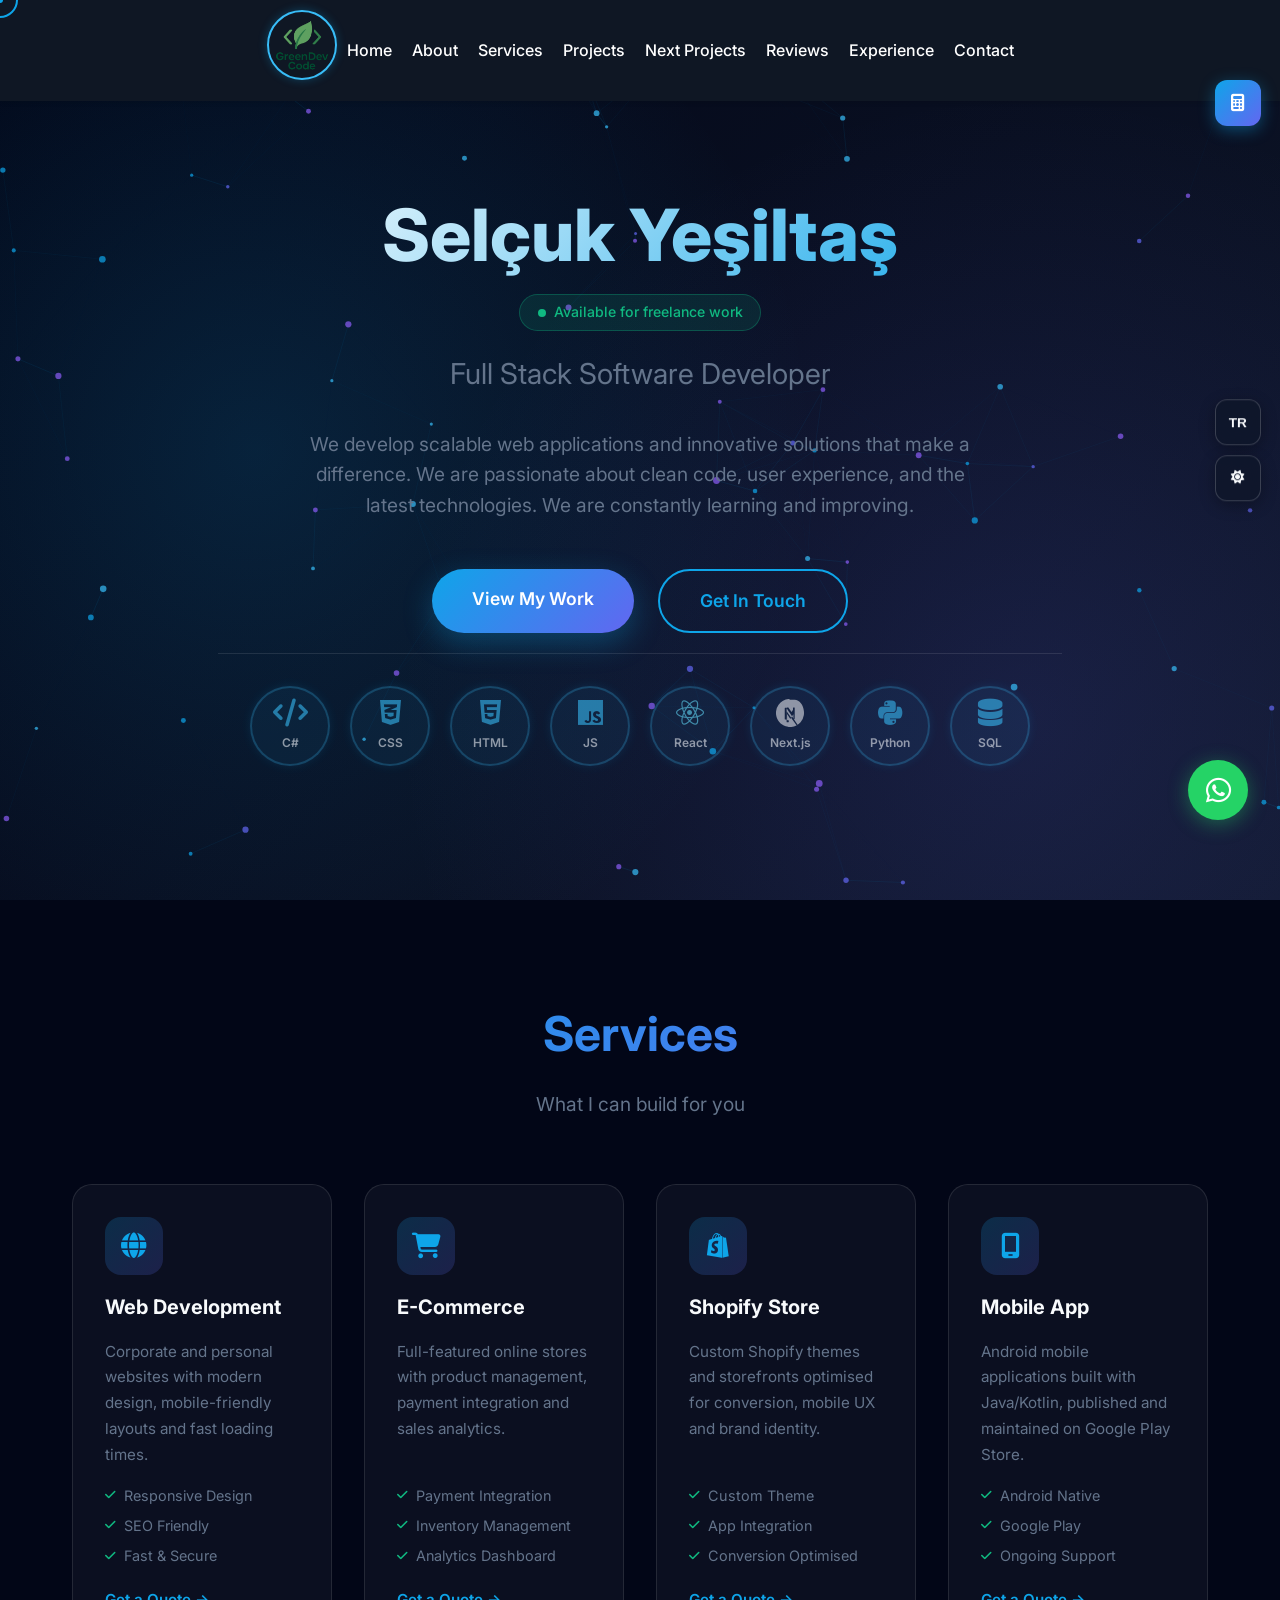
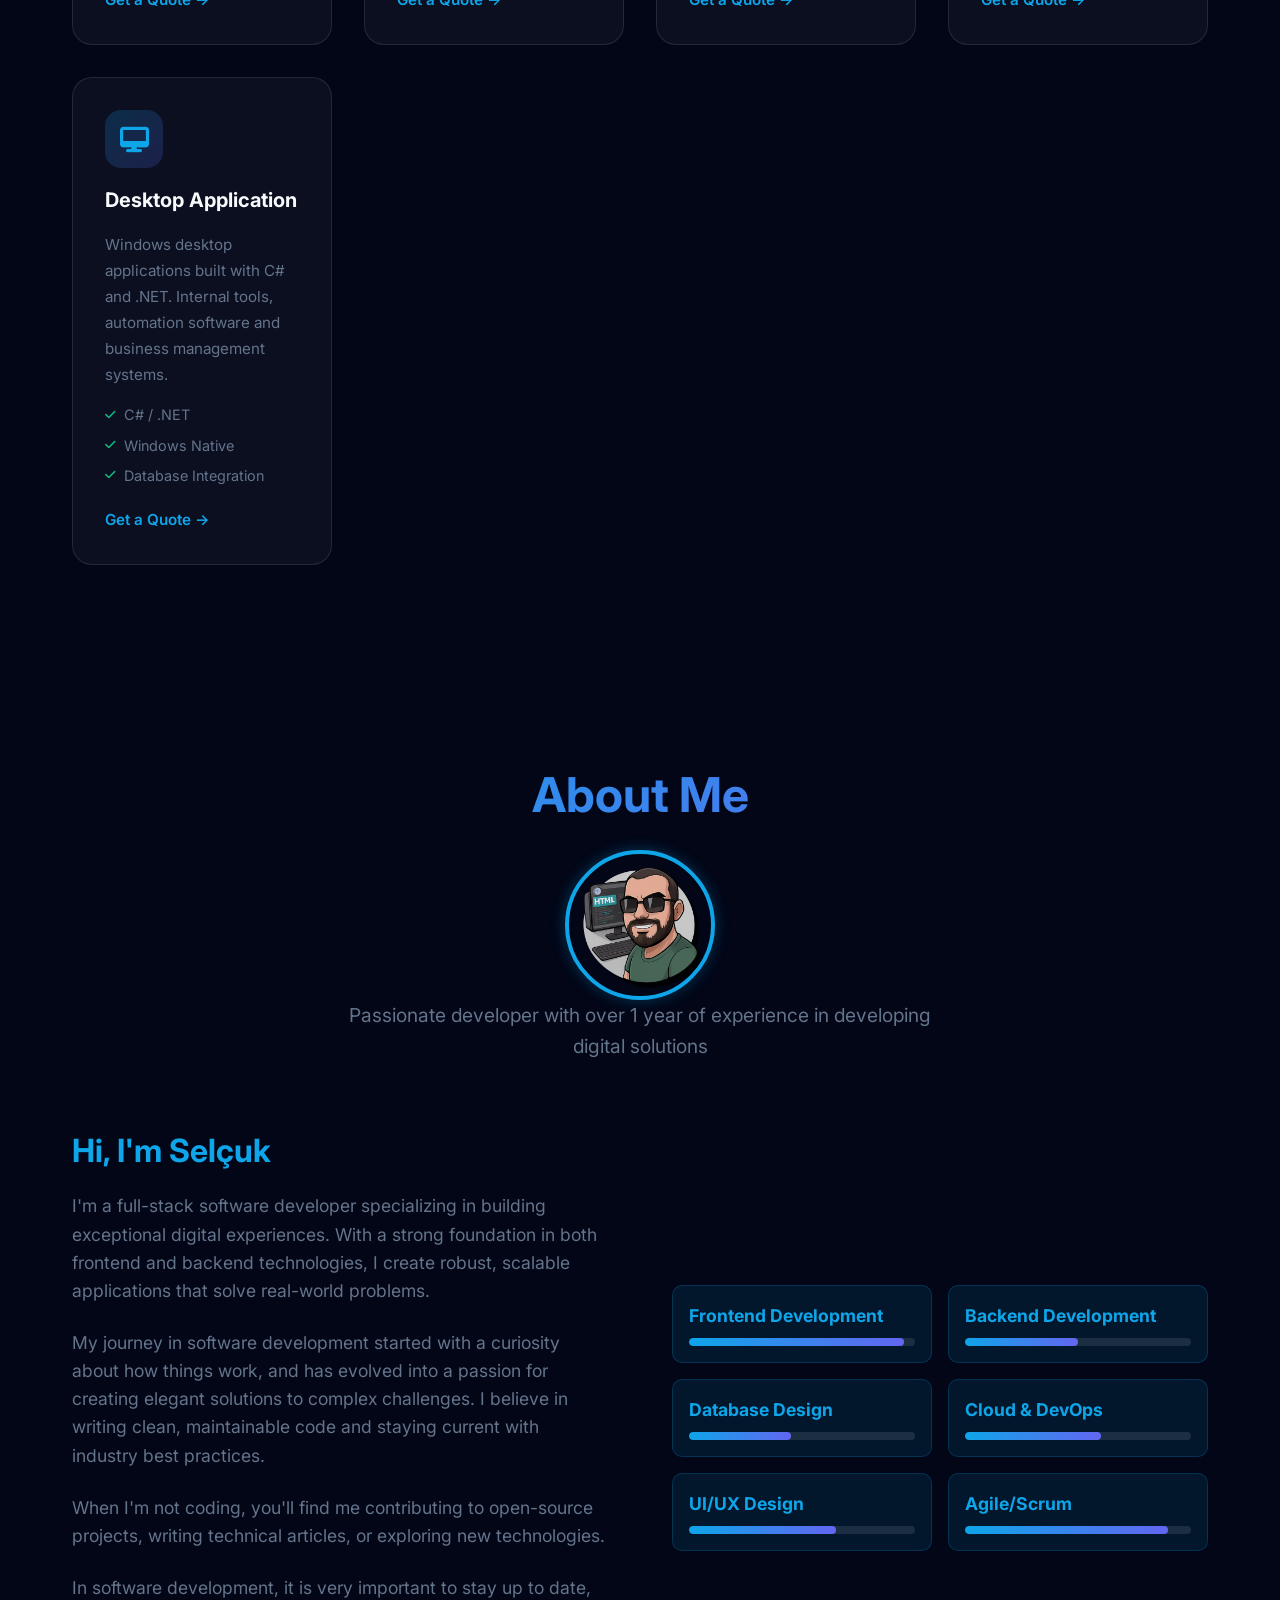
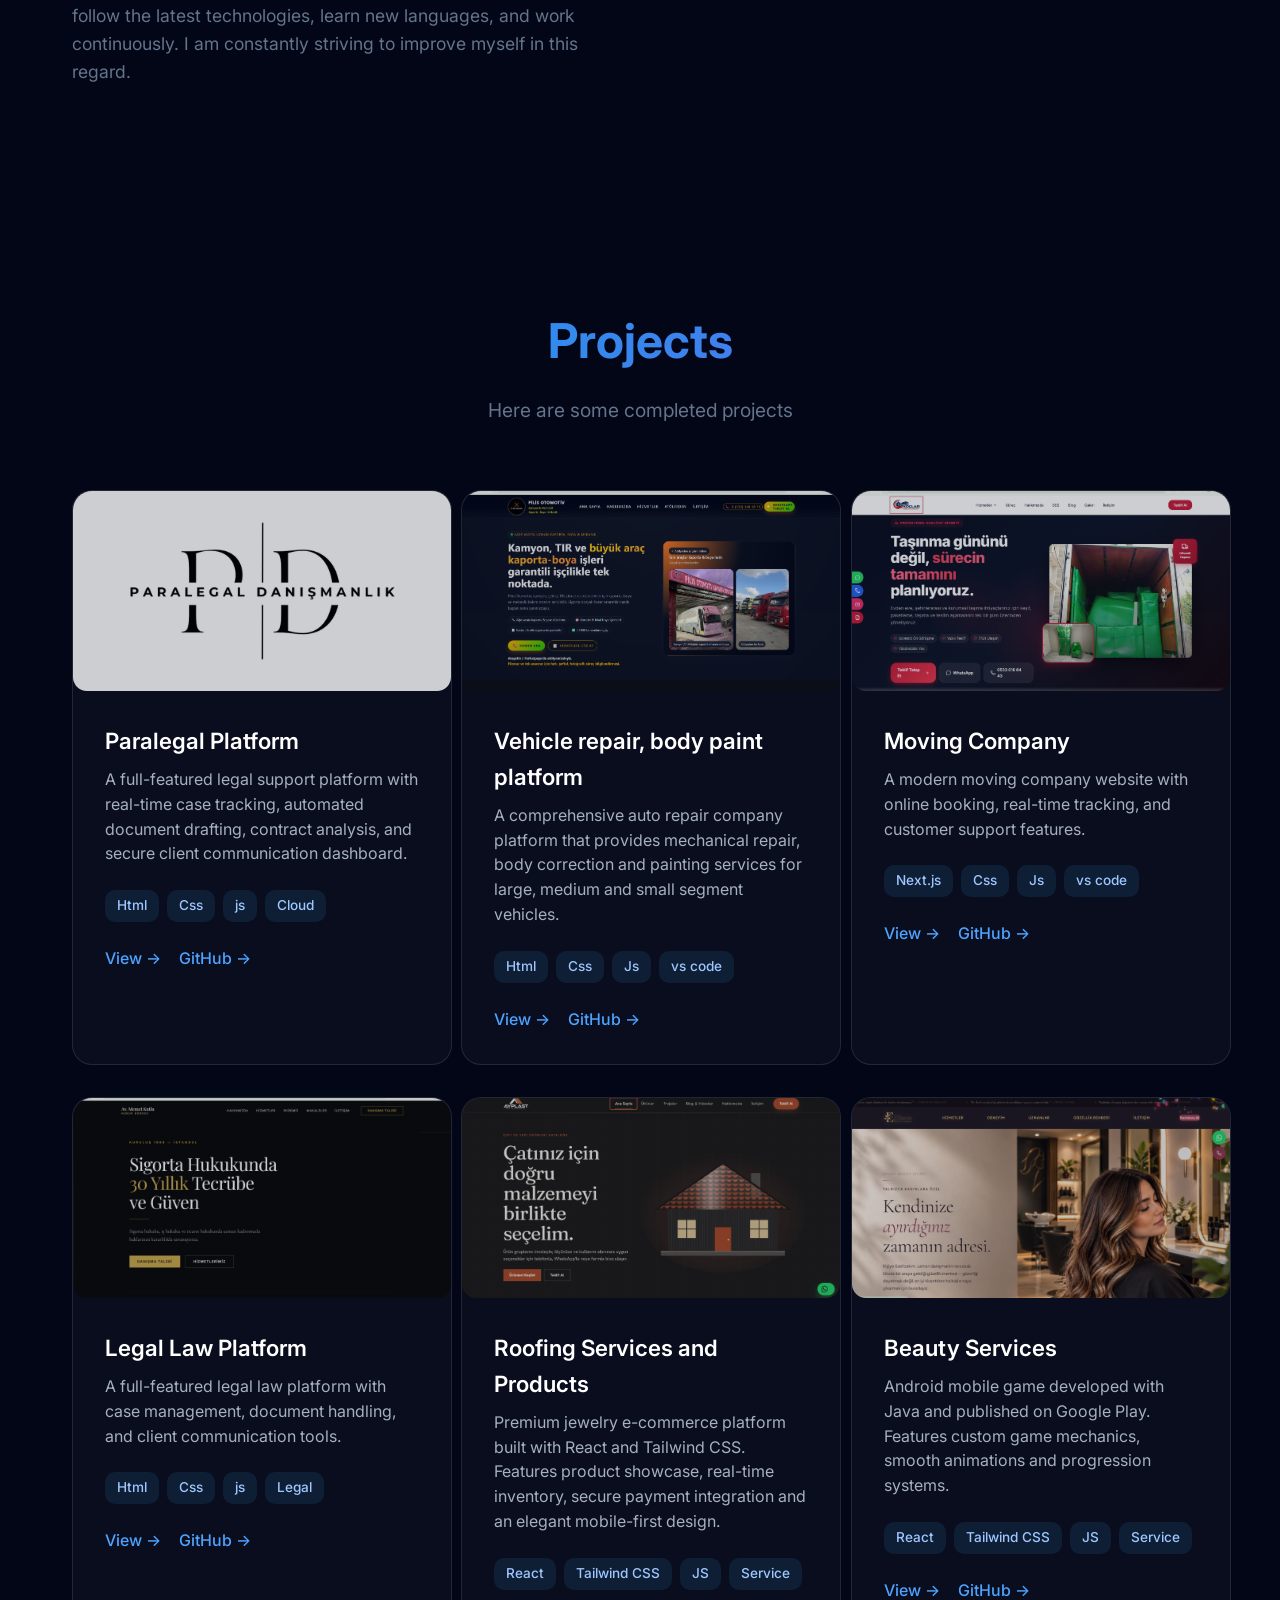
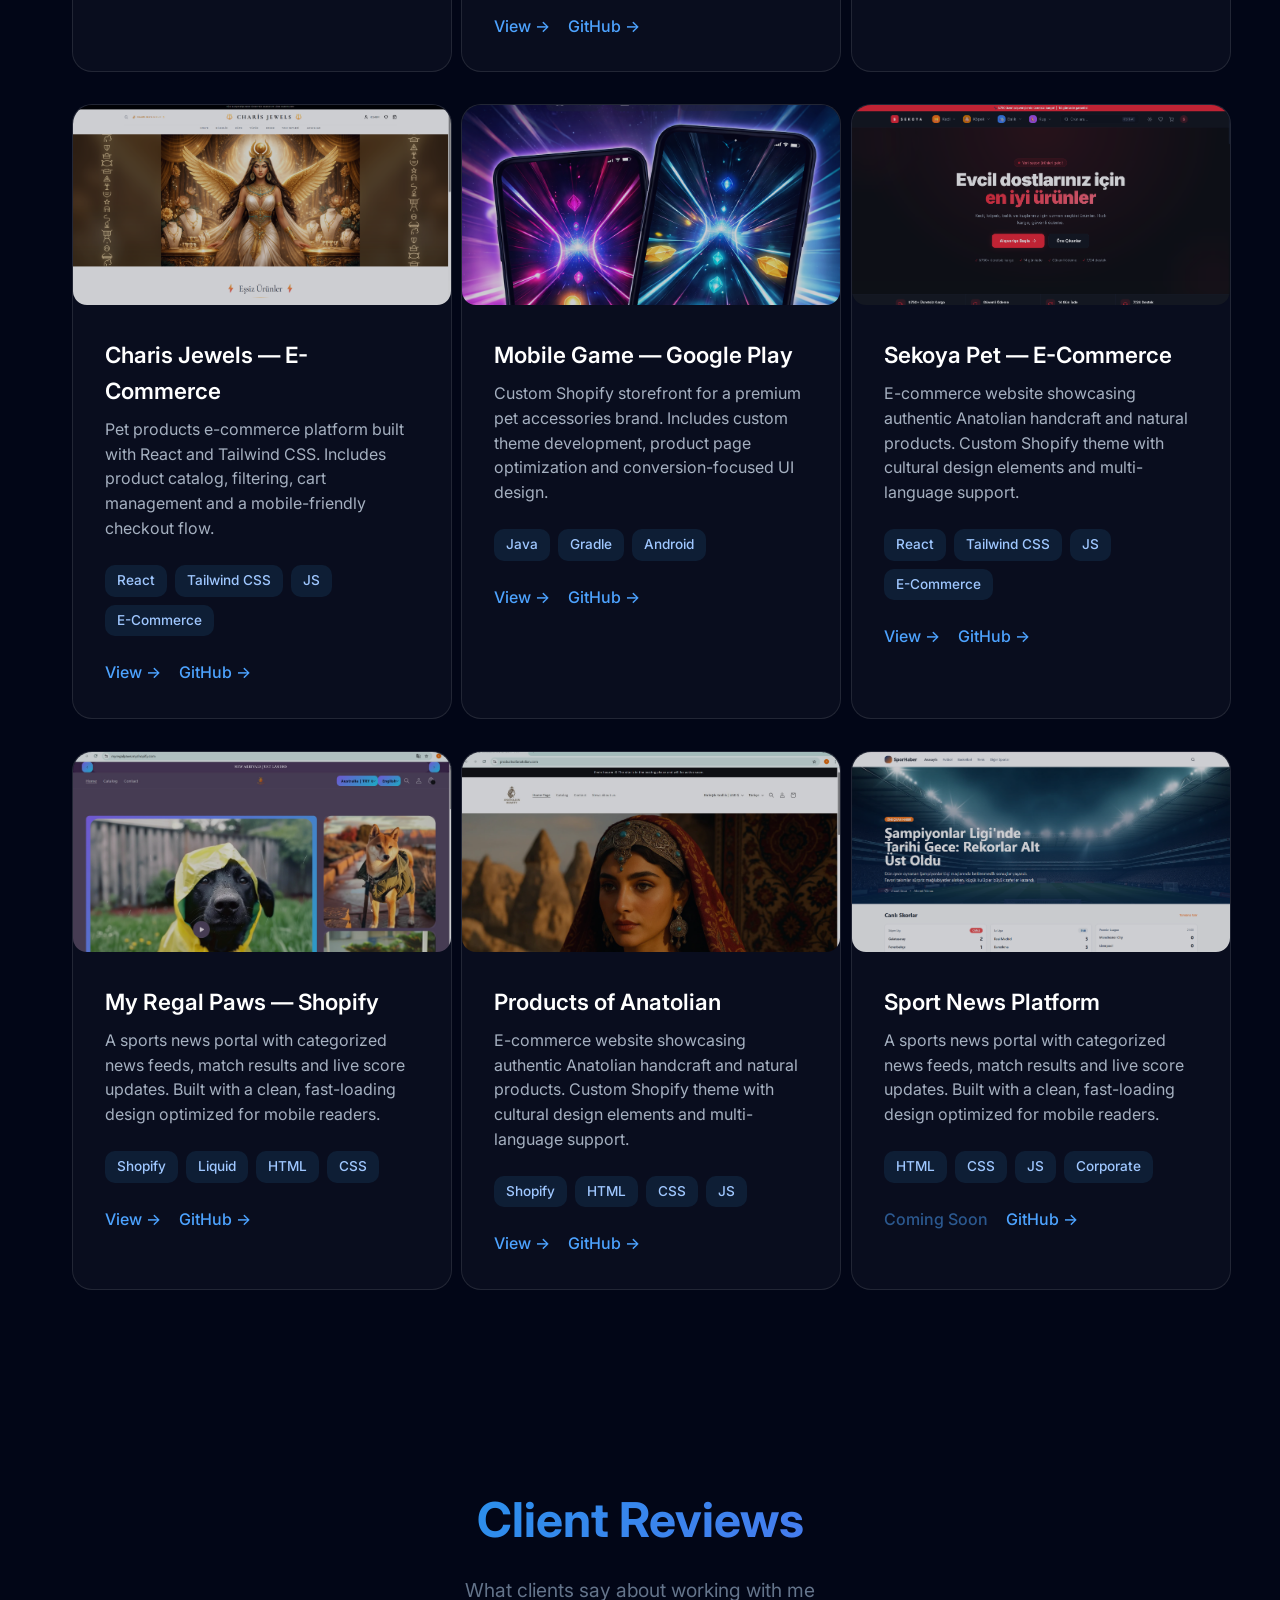
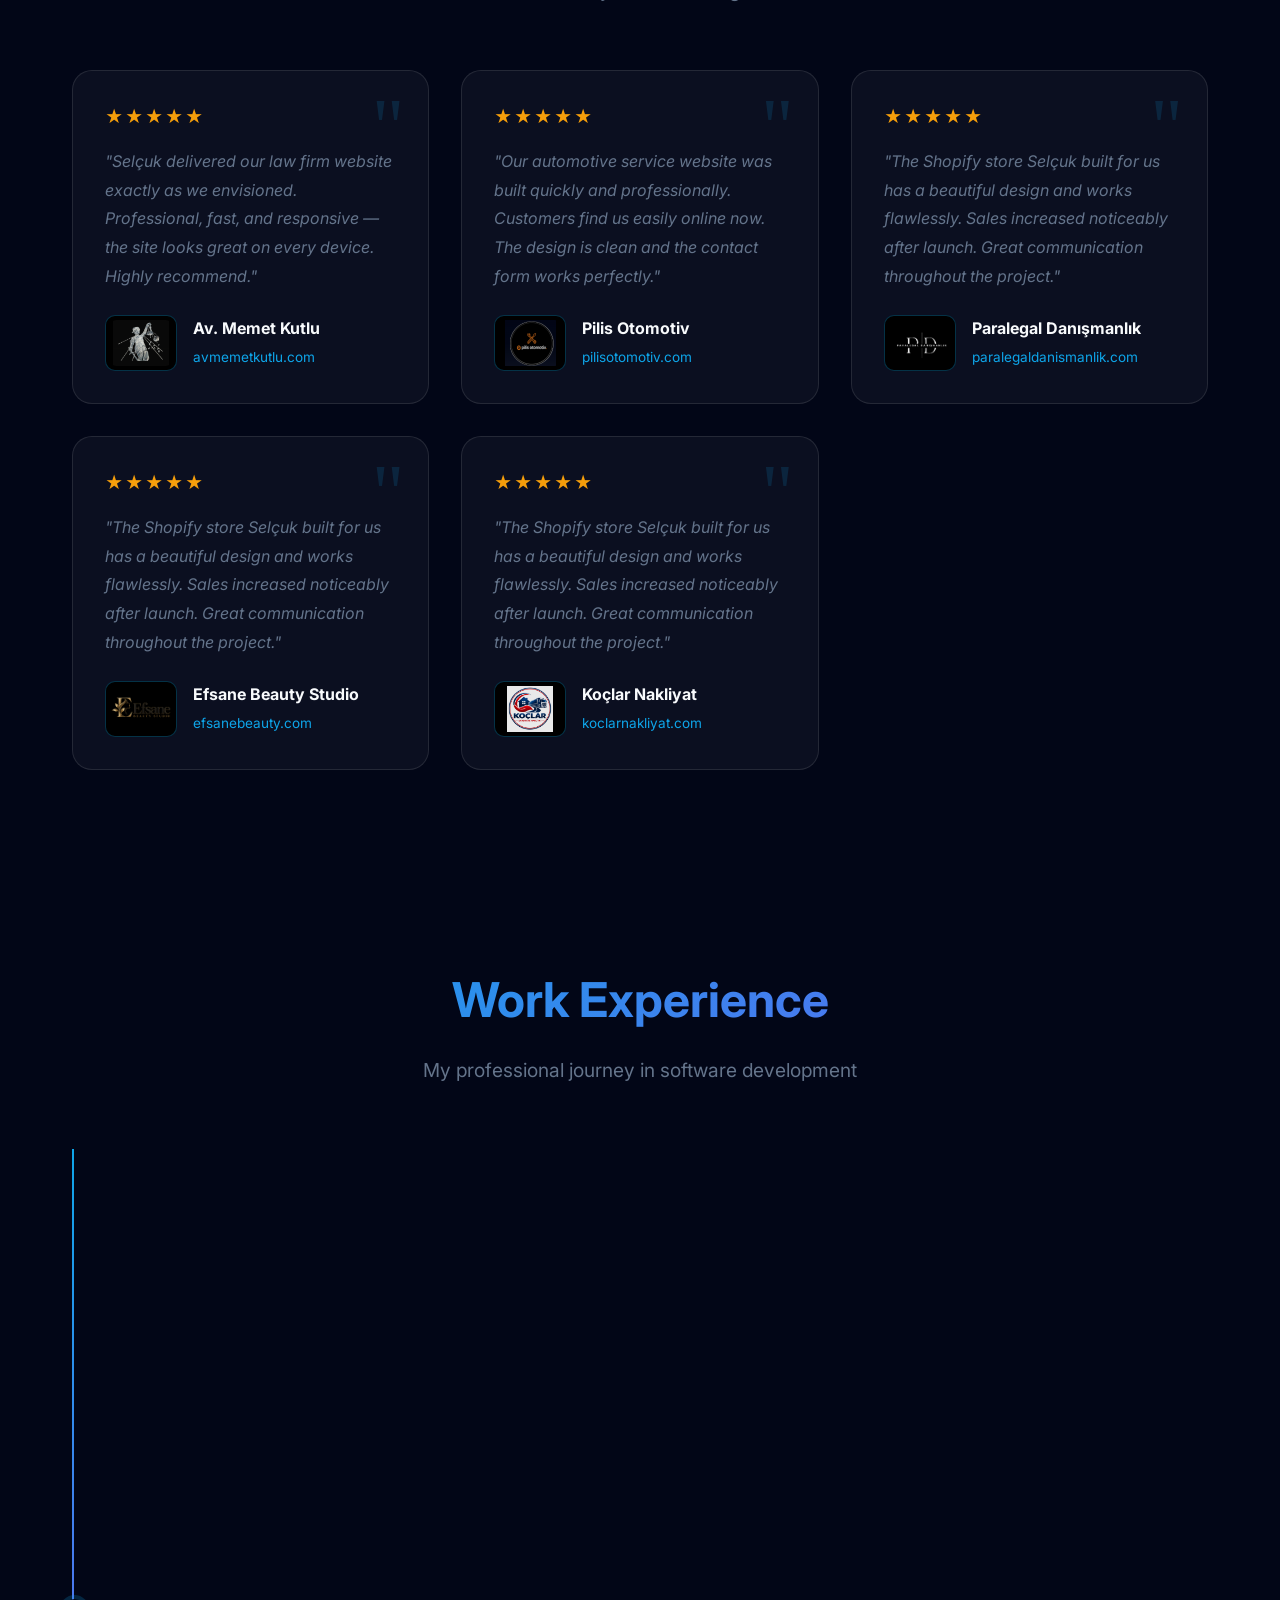
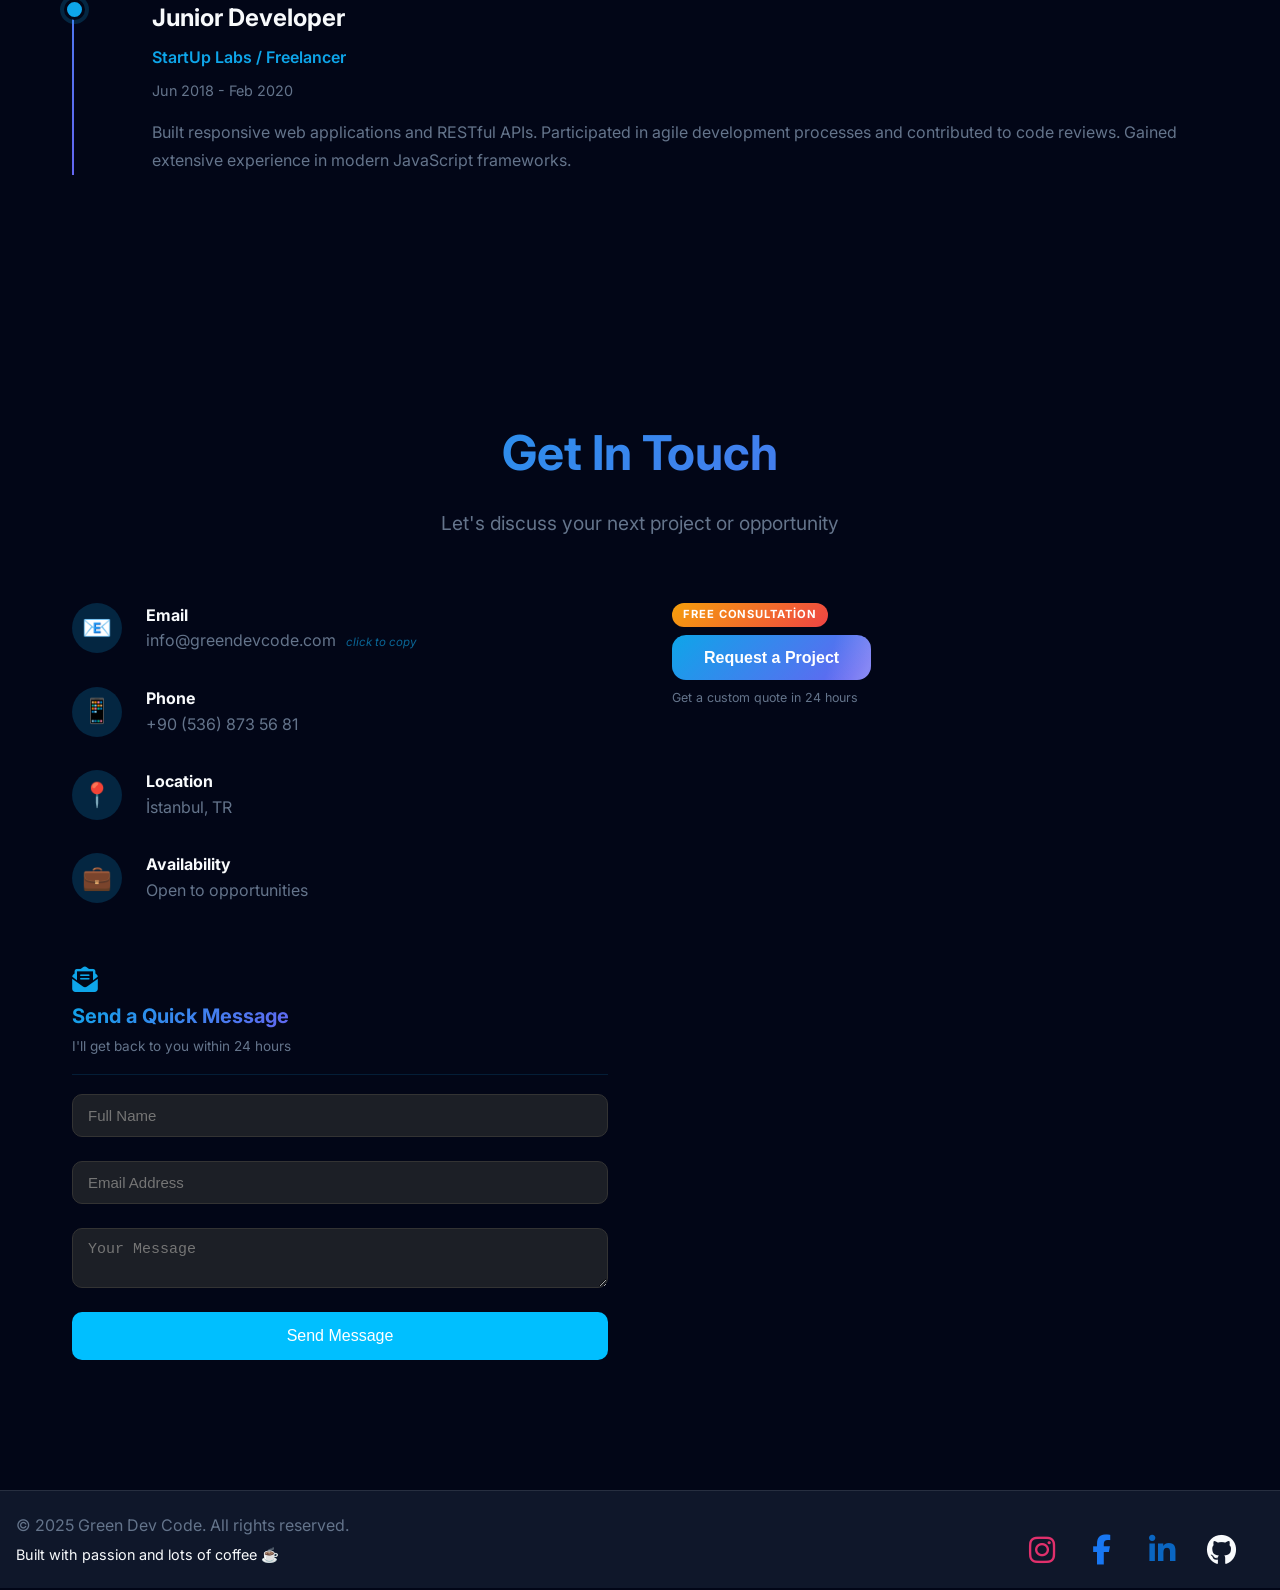
==== index.html @ 6a47820d "Initial commit: greendevcode portfolyo sitesi - Portfolyo ana sayfa (index.html) - Diğer projeler sa" ====
<!DOCTYPE html>
<html lang="tr">
<head>
    <meta charset="UTF-8">
    <meta name="viewport" content="width=device-width, initial-scale=1.0">
    <title>Green Dev Code | Software Developer</title>
    <meta name="description" content="Selçuk Yeşiltaş — Full Stack Software Developer. Web uygulamaları, e-ticaret ve kurumsal dijital çözümler geliştiriyorum.">
    <meta name="keywords" content="web developer, full stack, html, css, javascript, react, c#, python, freelancer, istanbul">
    <meta name="author" content="Selçuk Yeşiltaş">
    <!-- Open Graph -->
    <meta property="og:title" content="Green Dev Code | Software Developer">
    <meta property="og:description" content="Full Stack Software Developer — Web uygulamaları ve yenilikçi dijital çözümler.">
    <meta property="og:image" content="https://www.greendevcode.com/images/logoo.png">
    <meta property="og:url" content="https://www.greendevcode.com">
    <meta property="og:type" content="website">
    <!-- Twitter Card -->
    <meta name="twitter:card" content="summary_large_image">
    <meta name="twitter:title" content="Green Dev Code | Software Developer">
    <meta name="twitter:description" content="Full Stack Software Developer — Web uygulamaları ve yenilikçi dijital çözümler.">
    <meta name="twitter:image" content="https://www.greendevcode.com/images/logoo.png">
    <link rel="icon" type="image/png" href="/images/logoo.png">
    <link href="https://fonts.googleapis.com/css2?family=Inter:wght@300;400;500;600;700;800&display=swap" rel="stylesheet">
    <link rel="stylesheet" href="style.css">
    <link rel="stylesheet" href="https://cdnjs.cloudflare.com/ajax/libs/font-awesome/6.6.0/css/all.min.css">
    <!-- Schema.org Structured Data -->
    <script type="application/ld+json">
    {
      "@context": "https://schema.org",
      "@type": "Person",
      "name": "Selçuk Yeşiltaş",
      "url": "https://www.greendevcode.com",
      "email": "info@greendevcode.com",
      "telephone": "+905368735681",
      "jobTitle": "Full Stack Software Developer",
      "description": "Full Stack Software Developer specializing in web applications, e-commerce solutions and mobile apps.",
      "address": { "@type": "PostalAddress", "addressLocality": "İstanbul", "addressCountry": "TR" },
      "sameAs": [
        "https://www.instagram.com/green_dev_code/",
        "https://www.linkedin.com/in/selcukyesiltas32",
        "https://github.com/bagkonak32hs",
        "https://www.facebook.com/profile.php?id=61582042626539"
      ],
      "knowsAbout": ["HTML","CSS","JavaScript","React","Next.js","C#",".NET","Python","SQL","Shopify","Android Development"]
    }
    </script>
</head>
<body>
    

    <div class="cursor" id="cursor"></div>
    <div class="cursor-dot" id="cursorDot"></div>
    <div class="scroll-progress" id="scrollProgress"></div>

    <!-- Floating Controls (sağ taraf - dil & tema) -->
    <div class="floating-controls">
        <button class="lang-btn" id="langToggle" aria-label="Dil değiştir">TR</button>
        <button class="theme-btn" id="themeToggle" aria-label="Tema değiştir">
            <i class="fa-solid fa-sun" id="themeIcon"></i>
        </button>
    </div>

  <nav>
  <div class="container">
    <div class="logo">
      <img src="images/logoo.png" alt="Logo">
    </div>
    <div class="hamburger" id="hamburger">
      <span id="hamburgerIcon">☰</span>
    </div>
    <ul class="nav-links" id="navLinks">
      <li><a href="#home" data-i18n="nav-home">Home</a></li>
      <li><a href="#about" data-i18n="nav-about">About</a></li>
      <li><a href="#services" data-i18n="nav-services">Services</a></li>
      <li><a href="#projects" data-i18n="nav-projects">Projects</a></li>
      <li><a href="next.html" data-i18n="nav-next">Next Projects</a></li>
      <li><a href="#testimonials" data-i18n="nav-reviews">Reviews</a></li>
      <li><a href="#experience" data-i18n="nav-experience">Experience</a></li>
      <li><a href="#contact" data-i18n="nav-contact">Contact</a></li>
    </ul>
  </div>
</nav>

    <!-- Hero Section -->
    <section id="home" class="hero">
        <canvas id="particleCanvas"></canvas>
        <div class="hero-content fade-in"><br>
            <h1>Selçuk Yeşiltaş</h1>
            <div class="avail-badge">
                <span class="avail-dot"></span>
                <span data-i18n="avail">Available for freelance work</span>
            </div>
            <p class="subtitle" data-i18n="hero-sub">Full Stack Software Developer</p>
            <p data-i18n="hero-p">We develop scalable web applications and innovative solutions that make a difference. We are passionate about clean code, user experience, and the latest technologies. We are constantly learning and improving.</p>
            <div class="cta-buttons">
                <a href="#projects" class="btn btn-primary" data-i18n="btn-work">View My Work</a>
                <a href="#contact" class="btn btn-secondary" data-i18n="btn-touch">Get In Touch</a>
            </div>
            <!-- Teknoloji ikonları -->
            <div class="tech-stack">
             <div class="tech-icon" title="C#"><i class="fa-solid fa-code"></i><span>C#</span></div>
             <div class="tech-icon" title="CSS"><i class="fa-brands fa-css3-alt"></i><span>CSS</span></div>
             <div class="tech-icon" title="HTML"><i class="fa-brands fa-html5"></i><span>HTML</span></div>
             <div class="tech-icon" title="JavaScript"><i class="fa-brands fa-js"></i><span>JS</span></div>
             <div class="tech-icon" title="React"><i class="fa-brands fa-react"></i><span>React</span></div>
             <div class="tech-icon tech-icon--nextjs" title="Next.js">
               <svg xmlns="http://www.w3.org/2000/svg" viewBox="0 0 24 24" width="28" height="28" fill="currentColor" aria-hidden="true">
                 <path d="M11.572 0c-.176 0-.31.001-.358.007a19.76 19.76 0 0 1-.364.033C7.443.346 4.25 2.185 2.228 5.012a11.875 11.875 0 0 0-2.119 5.243c-.096.659-.108.854-.108 1.747s.012 1.089.108 1.748c.652 4.506 3.86 8.292 8.209 9.695.779.25 1.6.422 2.534.525.363.04 1.935.04 2.299 0 1.611-.178 2.977-.577 4.323-1.264.207-.106.247-.134.219-.158-.02-.013-.9-1.193-1.955-2.62l-1.919-2.592-2.404-3.558a338.739 338.739 0 0 0-2.422-3.556c-.009-.002-.018 1.579-.023 3.51-.007 3.38-.01 3.515-.052 3.595a.426.426 0 0 1-.206.214c-.075.037-.14.044-.495.044H7.81l-.108-.068a.438.438 0 0 1-.157-.171l-.05-.106.006-4.703.007-4.705.072-.092a.645.645 0 0 1 .174-.143c.096-.047.134-.051.54-.051.478 0 .558.018.682.154.035.038 1.337 1.999 2.895 4.361a10760.433 10760.433 0 0 0 4.735 7.17l1.9 2.879.096-.063a12.317 12.317 0 0 0 2.466-2.163 11.944 11.944 0 0 0 2.824-6.134c.096-.66.108-.854.108-1.748 0-.893-.012-1.088-.108-1.747C23.422 4.8 20.214.993 15.865.595c-.312-.028-3.04-.054-4.293-.054zm4.024 7.332c.148 0 .172.006.232.056a.359.359 0 0 1 .162.19l.044.103v4.668c0 4.286-.007 4.677-.044 4.726-.026.032-.098.098-.162.145l-.116.083h-.456l-.113-.073a.382.382 0 0 1-.147-.177l-.05-.1-.004-1.927-.006-1.93-1.317 1.964c-.724 1.08-1.328 1.975-1.342 1.988-.016.015-.137-.16-1.375-2.004-.777-1.167-1.405-2.105-1.399-2.097-.019.018-.023 1.15-.019 2.453l.007 2.433.05.1c.026.055.072.12.101.147a.45.45 0 0 0 .169.099c.065.015.126.02.451.02h.38l.095.059a.388.388 0 0 1 .158.182c.035.074.04.134.04.673v.59l-.074.082a.42.42 0 0 1-.198.13c-.062.012-.306.017-.632.012l-.555-.007-.12-.054a.49.49 0 0 1-.207-.205l-.055-.104V7.575l.055-.104a.49.49 0 0 1 .207-.205l.12-.054.572-.007c.315-.005.572 0 .572.01 0 .009.006.026.014.038.007.013.606.917 1.331 2.009l1.32 1.987.647-.967.648-.967V7.576l.04-.078a.443.443 0 0 1 .32-.225c.047-.007.236-.01.419-.01h.317l.097.069z"/>
               </svg>
               <span>Next.js</span>
             </div>
             <div class="tech-icon" title="Python"><i class="fa-brands fa-python"></i><span>Python</span></div>
             <div class="tech-icon" title="SQL"><i class="fa-solid fa-database"></i><span>SQL</span></div>
            </div>
        </div>

    </section>

    <!-- Services Section -->
    <section id="services">
        <h2 class="section-title" data-i18n="srv-title">Services</h2>
        <p class="section-subtitle" data-i18n="srv-sub">What I can build for you</p>
        <div class="services-grid">

            <div class="service-card">
                <div class="service-icon"><i class="fa-solid fa-globe"></i></div>
                <h3 data-i18n="srv1-title">Web Development</h3>
                <p data-i18n="srv1-desc">Corporate and personal websites with modern design, mobile-friendly layouts and fast loading times.</p>
                <ul class="service-features">
                    <li><i class="fa-solid fa-check"></i> Responsive Design</li>
                    <li><i class="fa-solid fa-check"></i> SEO Friendly</li>
                    <li><i class="fa-solid fa-check"></i> Fast &amp; Secure</li>
                </ul>
                <a href="#contact" class="service-btn" data-i18n="srv-cta">Get a Quote →</a>
            </div>

            <div class="service-card">
                <div class="service-icon"><i class="fa-solid fa-cart-shopping"></i></div>
                <h3 data-i18n="srv2-title">E-Commerce</h3>
                <p data-i18n="srv2-desc">Full-featured online stores with product management, payment integration and sales analytics.</p>
                <ul class="service-features">
                    <li><i class="fa-solid fa-check"></i> Payment Integration</li>
                    <li><i class="fa-solid fa-check"></i> Inventory Management</li>
                    <li><i class="fa-solid fa-check"></i> Analytics Dashboard</li>
                </ul>
                <a href="#contact" class="service-btn" data-i18n="srv-cta">Get a Quote →</a>
            </div>

            <div class="service-card">
                <div class="service-icon"><i class="fa-brands fa-shopify"></i></div>
                <h3 data-i18n="srv3-title">Shopify Store</h3>
                <p data-i18n="srv3-desc">Custom Shopify themes and storefronts optimised for conversion, mobile UX and brand identity.</p>
                <ul class="service-features">
                    <li><i class="fa-solid fa-check"></i> Custom Theme</li>
                    <li><i class="fa-solid fa-check"></i> App Integration</li>
                    <li><i class="fa-solid fa-check"></i> Conversion Optimised</li>
                </ul>
                <a href="#contact" class="service-btn" data-i18n="srv-cta">Get a Quote →</a>
            </div>

            <div class="service-card">
                <div class="service-icon"><i class="fa-solid fa-mobile-screen"></i></div>
                <h3 data-i18n="srv4-title">Mobile App</h3>
                <p data-i18n="srv4-desc">Android mobile applications built with Java/Kotlin, published and maintained on Google Play Store.</p>
                <ul class="service-features">
                    <li><i class="fa-solid fa-check"></i> Android Native</li>
                    <li><i class="fa-solid fa-check"></i> Google Play</li>
                    <li><i class="fa-solid fa-check"></i> Ongoing Support</li>
                </ul>
                <a href="#contact" class="service-btn" data-i18n="srv-cta">Get a Quote →</a>
            </div>

            <div class="service-card">
                <div class="service-icon"><i class="fa-solid fa-desktop"></i></div>
                <h3 data-i18n="srv5-title">Desktop Application</h3>
                <p data-i18n="srv5-desc">Windows desktop applications built with C# and .NET. Internal tools, automation software and business management systems.</p>
                <ul class="service-features">
                    <li><i class="fa-solid fa-check"></i> C# / .NET</li>
                    <li><i class="fa-solid fa-check"></i> Windows Native</li>
                    <li><i class="fa-solid fa-check"></i> Database Integration</li>
                </ul>
                <a href="#contact" class="service-btn" data-i18n="srv-cta">Get a Quote →</a>
            </div>

        </div>
    </section>

    <!-- About Section -->
    <section id="about">
        <h2 class="section-title" data-i18n="about-title">About Me</h2>
        <img src="images/selfie1.png" alt="Selçuk Yeşiltaş" class="profile-pic">
        <p class="section-subtitle" data-i18n="about-sub">Passionate developer with over 1 year of experience in developing digital solutions</p>
        <div class="about-content">
            <div class="about-text">
                <h3 data-i18n="about-h3">Hi, I'm Selçuk</h3>
                <p data-i18n="about-p1">I'm a full-stack software developer specializing in building exceptional digital experiences. With a strong foundation in both frontend and backend technologies, I create robust, scalable applications that solve real-world problems.</p>
                <p data-i18n="about-p2">My journey in software development started with a curiosity about how things work, and has evolved into a passion for creating elegant solutions to complex challenges. I believe in writing clean, maintainable code and staying current with industry best practices.</p>
                <p data-i18n="about-p3">When I'm not coding, you'll find me contributing to open-source projects, writing technical articles, or exploring new technologies.</p>
                <p data-i18n="about-p4">In software development, it is very important to stay up to date, follow the latest technologies, learn new languages, and work continuously. I am constantly striving to improve myself in this regard.</p>
            </div>
            <div class="skills-grid">
                <div class="skill-item">
                    <h4>Frontend Development</h4>
                    <div class="skill-bar">
                        <div class="skill-progress" style="width: 95%"></div>
                    </div>
                </div>
                <div class="skill-item">
                    <h4>Backend Development</h4>
                    <div class="skill-bar">
                        <div class="skill-progress" style="width: 50%"></div>
                    </div>
                </div>
                <div class="skill-item">
                    <h4>Database Design</h4>
                    <div class="skill-bar">
                        <div class="skill-progress" style="width: 45%"></div>
                    </div>
                </div>
                <div class="skill-item">
                    <h4>Cloud & DevOps</h4>
                    <div class="skill-bar">
                        <div class="skill-progress" style="width: 60%"></div>
                    </div>
                </div>
                <div class="skill-item">
                    <h4>UI/UX Design</h4>
                    <div class="skill-bar">
                        <div class="skill-progress" style="width: 65%"></div>
                    </div>
                </div>
                <div class="skill-item">
                    <h4>Agile/Scrum</h4>
                    <div class="skill-bar">
                        <div class="skill-progress" style="width: 90%"></div>
                    </div>
                </div>
            </div>
        </div>
    </section>

    <!-- Projects Section -->
    <section id="projects">
        <h2 class="section-title" data-i18n="proj-title">Projects</h2>
        <p class="section-subtitle" data-i18n="proj-sub">Here are some completed projects</p>
        <div class="projects-grid">
            <div class="project-card">
                <div class="project-image"><img src="images/2.png" alt="Paralegal Platform" /></div>
                <div class="project-content">
                    <h3>Paralegal Platform</h3>
                    <p>A full-featured legal support platform with real-time case tracking, automated document drafting, contract analysis, and secure client communication dashboard.</p>
                    <div class="project-tags">
                        <span class="tag">Html</span>
                        <span class="tag">Css</span>
                        <span class="tag">js</span>
                        <span class="tag">Cloud</span>
                    </div>
                    <div class="project-links">
                        <a href="https://www.paralegaldanismanlik.com/" class="project-link" target="_blank" rel="noopener noreferrer">View  →</a>
                        <a href="https://github.com/bagkonak32hs/Paralegal-danismanlik" class="project-link" target="_blank" rel="noopener noreferrer">GitHub →</a>
                    </div>
                </div>
            </div>

            <div class="project-card">
                <div class="project-image"><img src="images/pilis otomotiv.png" alt="Vehicle repair, body paint platform" /></div>
                <div class="project-content">
                    <h3>Vehicle repair, body paint platform</h3>
                    <p>A comprehensive auto repair company platform that provides mechanical repair, body correction and painting services for large, medium and small segment vehicles.</p>
                    <div class="project-tags">
                        <span class="tag">Html</span>
                        <span class="tag">Css</span>
                        <span class="tag">Js</span>
                        <span class="tag">vs code</span>
                    </div>
                    
                    <div class="project-links">
                        <a href="https://www.pilisotomotiv.com/" class="project-link" target="_blank" rel="noopener noreferrer">View →</a>
                        <a href="https://github.com/bagkonak32hs/auto-repair-site" class="project-link" target="_blank"  rel="noopener noreferrer">GitHub →</a>
                    </div>
                </div>
            </div>
            <div class="project-card">
                <div class="project-image"><img src="images/koclar.png" alt="moving company" /></div>
                <div class="project-content">
                    <h3>Moving Company
</h3>
                    <p>A modern moving company website with online booking, real-time tracking, and customer support features.</p>
                    <div class="project-tags">
                        <span class="tag">Next.js</span>
                        <span class="tag">Css</span>
                        <span class="tag">Js</span>
                        <span class="tag">vs code</span>
                    </div>
                    
                    <div class="project-links">
                        <a href="https://www.koclarnakliyat.com/" class="project-link" target="_blank" rel="noopener noreferrer">View →</a>
                        <a href="https://github.com/bagkonak32hs/auto-repair-site" class="project-link" target="_blank"  rel="noopener noreferrer">GitHub →</a>
                    </div>
                </div>
            </div>

            <div class="project-card">
                <div class="project-image"><img src="images/memet kutlu.png" alt="Legal Law Platform" /></div>
                <div class="project-content">
                    <h3>Legal Law Platform</h3>
                    <p>A full-featured legal law platform with case management, document handling, and client communication tools.</p>
                    <div class="project-tags">
                        <span class="tag">Html</span>
                        <span class="tag">Css</span>
                        <span class="tag">js</span>
                        <span class="tag">Legal</span>
                    </div>
                    <div class="project-links">
                        <a href="https://www.avmemetkutlu.com/" class="project-link" target="_blank" rel="noopener noreferrer">View →</a>
                        <a href="https://github.com/bagkonak32hs" class="project-link" target="_blank"  rel="noopener noreferrer">GitHub →</a>
                    </div>
                </div>
            </div>
            
            <div class="project-card">
                <div class="project-image"><img src="images/ay1.png" alt="Roofing Service" /></div>
                <div class="project-content">
                    <h3>Roofing Services and Products</h3>
                    <p>Roof repair, maintenance, and restoration services, and sales of roofing products.</p>
                    <div class="project-tags">
                        <span class="tag">React</span>
                        <span class="tag">Tailwind CSS</span>
                        <span class="tag">JS</span>
                        <span class="tag">Service</span>
                    </div>
                    <div class="project-links">
                        <a href="https://ayplastcati.com/" class="project-link" target="_blank" rel="noopener noreferrer">View →</a>
                        <a href="https://github.com/bagkonak32hs" class="project-link" target="_blank"  rel="noopener noreferrer">GitHub →</a>
                    </div>
                </div>
            </div>
            
            <div class="project-card">
                <div class="project-image"><img src="images/af1.png" alt="Beauty services" /></div>
                <div class="project-content">
                    <h3>Beauty Services</h3>
                    <p>Professional beauty treatments and skincare services.</p>
                    <div class="project-tags">
                        <span class="tag">React</span>
                        <span class="tag">Tailwind CSS</span>
                        <span class="tag">JS</span>
                        <span class="tag">Service</span>
                    </div>
                    <div class="project-links">
                        <a href="https://www.efsanebeauty.com/" class="project-link" target="_blank" rel="noopener noreferrer">View →</a>
                        <a href="https://github.com/bagkonak32hs" class="project-link" target="_blank"  rel="noopener noreferrer">GitHub →</a>
                    </div>
                </div>
            </div>

            <div class="project-card">
                <div class="project-image"><img src="images/charis 1.png" alt="Charis Jewels E-Commerce" /></div>
                <div class="project-content">
                    <h3>Charis Jewels — E-Commerce</h3>
                    <p>Premium jewelry e-commerce platform built with React and Tailwind CSS. Features product showcase, real-time inventory, secure payment integration and an elegant mobile-first design.</p>
                    <div class="project-tags">
                        <span class="tag">React</span>
                        <span class="tag">Tailwind CSS</span>
                        <span class="tag">JS</span>
                        <span class="tag">E-Commerce</span>
                    </div>
                    <div class="project-links">
                        <a href="https://www.charisjewels.com/" class="project-link" target="_blank" rel="noopener noreferrer">View →</a>
                        <a href="https://github.com/bagkonak32hs" class="project-link" target="_blank" rel="noopener noreferrer">GitHub →</a>
                    </div>
                </div>
            </div>


            <div class="project-card">
                <div class="project-image"><img src="images/fluxia2.png" alt="Mobile Game - Google Play" /></div>
                <div class="project-content">
                    <h3>Mobile Game — Google Play</h3>
                    <p>Android mobile game developed with Java and published on Google Play. Features custom game mechanics, smooth animations and progression systems.</p>
                    <div class="project-tags">
                        <span class="tag">Java</span>
                        <span class="tag">Gradle</span>
                        <span class="tag">Android</span>
                    </div>
                    <div class="project-links">
                        <a href="https://play.google.com/apps/testing/com.selcu.game" class="project-link" target="_blank" rel="noopener noreferrer">View →</a>
                        <a href="https://github.com/bagkonak32hs" class="project-link" target="_blank" rel="noopener noreferrer">GitHub →</a>
                    </div>
                </div>
            </div>

            <div class="project-card">
                <div class="project-image"><img src="images/sekoya pet.png" alt="Sekoya Pet E-Commerce" /></div>
                <div class="project-content">
                    <h3>Sekoya Pet — E-Commerce</h3>
                    <p>Pet products e-commerce platform built with React and Tailwind CSS. Includes product catalog, filtering, cart management and a mobile-friendly checkout flow.</p>
                    <div class="project-tags">
                        <span class="tag">React</span>
                        <span class="tag">Tailwind CSS</span>
                        <span class="tag">JS</span>
                        <span class="tag">E-Commerce</span>
                    </div>
                    <div class="project-links">
                        <a href="https://www.sekoya.com/" class="project-link" target="_blank" rel="noopener noreferrer">View →</a>
                        <a href="https://github.com/bagkonak32hs" class="project-link" target="_blank" rel="noopener noreferrer">GitHub →</a>
                    </div>
                </div>
            </div>            

            <div class="project-card">
                <div class="project-image"><img src="images/myregalpaws.jpg" alt="My Regal Paws Shopify Store" /></div>
                <div class="project-content">
                    <h3>My Regal Paws — Shopify</h3>
                    <p>Custom Shopify storefront for a premium pet accessories brand. Includes custom theme development, product page optimization and conversion-focused UI design.</p>
                    <div class="project-tags">
                        <span class="tag">Shopify</span>
                        <span class="tag">Liquid</span>
                        <span class="tag">HTML</span>
                        <span class="tag">CSS</span>
                    </div>
                    <div class="project-links">
                        <a href="https://myregalpaws.myshopify.com/" class="project-link" target="_blank" rel="noopener noreferrer">View →</a>
                        <a href="https://github.com/bagkonak32hs/Marketplace-web" class="project-link" target="_blank" rel="noopener noreferrer">GitHub →</a>
                    </div>
                </div>
            </div>

            <div class="project-card">
                <div class="project-image"><img src="images/anatolian.jpg" alt="Products of Anatolian" /></div>
                <div class="project-content">
                    <h3>Products of Anatolian</h3>
                    <p>E-commerce website showcasing authentic Anatolian handcraft and natural products. Custom Shopify theme with cultural design elements and multi-language support.</p>
                    <div class="project-tags">
                        <span class="tag">Shopify</span>
                        <span class="tag">HTML</span>
                        <span class="tag">CSS</span>
                        <span class="tag">JS</span>
                    </div>
                    <div class="project-links">
                        <a href="https://productsofanatolian.com/" class="project-link" target="_blank" rel="noopener noreferrer">View →</a>
                        <a href="https://github.com/bagkonak32hs" class="project-link" target="_blank" rel="noopener noreferrer">GitHub →</a>
                    </div>
                </div>
            </div>

            <div class="project-card">
                <div class="project-image"><img src="images/spor sitesi.png" alt="Sport News Platform" /></div>
                <div class="project-content">
                    <h3>Sport News Platform</h3>
                    <p>A sports news portal with categorized news feeds, match results and live score updates. Built with a clean, fast-loading design optimized for mobile readers.</p>
                    <div class="project-tags">
                        <span class="tag">HTML</span>
                        <span class="tag">CSS</span>
                        <span class="tag">JS</span>
                        <span class="tag">Corporate</span>
                    </div>
                    <div class="project-links">
                        <span class="project-link" style="opacity:0.5;cursor:default;">Coming Soon</span>
                        <a href="https://github.com/bagkonak32hs" class="project-link" target="_blank" rel="noopener noreferrer">GitHub →</a>
                    </div>
                </div>
            </div>

            

            <!-- İLERİDE EKLENECEKLER
            <div class="project-card">
                <div class="project-image">🎮</div>
                <div class="project-content">
                    <h3>Gaming Platform</h3>
                    <p>Multiplayer gaming platform with real-time gameplay, leaderboards, achievements, and social features.</p>
                    <div class="project-tags">
                        <span class="tag">WebSocket</span>
                        <span class="tag">Redis</span>
                        <span class="tag">Express</span>
                    </div>
                    <div class="project-links">
                        <a href="#" class="project-link">View Demo →</a>
                        <a href="#" class="project-link">GitHub →</a>
                    </div>
                </div>
            </div>

            <div class="project-card">
                <div class="project-image">🏥</div>
                <div class="project-content">
                    <h3>Healthcare Portal</h3>
                    <p>HIPAA-compliant healthcare management system with patient records, appointment scheduling, and telemedicine features.</p>
                    <div class="project-tags">
                        <span class="tag">Next.js</span>
                        <span class="tag">AWS</span>
                        <span class="tag">GraphQL</span>
                    </div>
                    <div class="project-links">
                        <a href="#" class="project-link">View Demo →</a>
                        <a href="#" class="project-link">GitHub →</a>
                    </div>
                </div>
            </div>
            
            -->
        </div>
    </section>

    <!-- Testimonials Section -->
    <section id="testimonials">
        <h2 class="section-title" data-i18n="rev-title">Client Reviews</h2>
        <p class="section-subtitle" data-i18n="rev-sub">What clients say about working with me</p>
        <div class="testimonials-grid">

            <div class="testimonial-card">
                <div class="testimonial-stars">★★★★★</div>
                <p class="testimonial-text" data-i18n="rev1-text">"Selçuk delivered our law firm website exactly as we envisioned. Professional, fast, and responsive — the site looks great on every device. Highly recommend."</p>
                <div class="testimonial-author">
                    <div class="testimonial-avatar testimonial-avatar--logo"><img src="images/mk-logo.png" alt="Memet Kutlu"></div>
                    <div>
                        <h4>Av. Memet Kutlu</h4>
                        <span>avmemetkutlu.com</span>
                    </div>
                </div>
            </div>

            <div class="testimonial-card">
                <div class="testimonial-stars">★★★★★</div>
                <p class="testimonial-text" data-i18n="rev2-text">"Our automotive service website was built quickly and professionally. Customers find us easily online now. The design is clean and the contact form works perfectly."</p>
                <div class="testimonial-author">
                    <div class="testimonial-avatar testimonial-avatar--logo"><img src="images/po-logo.png" alt="Pilis Otomotiv"></div>
                    <div>
                        <h4>Pilis Otomotiv</h4>
                        <span>pilisotomotiv.com</span>
                    </div>
                </div>
            </div>

            <div class="testimonial-card">
                <div class="testimonial-stars">★★★★★</div>
                <p class="testimonial-text" data-i18n="rev3-text">"Selçuk's expertise in legal software development helped us streamline our operations significantly. The solution he delivered is both user-friendly and highly functional. We're extremely satisfied with the results."</p>
                <div class="testimonial-author">
                    <div class="testimonial-avatar testimonial-avatar--logo"><img src="images/pd-logo.png" alt="Paralegal Danışmanlık"></div>
                    <div>
                        <h4>Paralegal Danışmanlık</h4>
                        <span>paralegaldanismanlik.com</span>
                    </div>
                </div>
            </div>

            <div class="testimonial-card">
                <div class="testimonial-stars">★★★★★</div>
                <p class="testimonial-text" data-i18n="rev3-text">"They flawlessly handled the design and setup of our beauty center's website, including the forms and contact sections; additionally, they perfectly executed the Google Business listing and all other related tasks."</p>
                <div class="testimonial-author">
                    <div class="testimonial-avatar testimonial-avatar--logo"><img src="images/efsane-beauty-studio-logo-1.png" alt="Efsane Beauty Studio"></div>
                    <div>
                        <h4>Efsane Beauty Studio</h4>
                        <span>efsanebeauty.com</span>
                    </div>
                </div>
            </div>

            <div class="testimonial-card">
                <div class="testimonial-stars">★★★★★</div>
                <p class="testimonial-text" data-i18n="rev3-text">"They flawlessly set up our moving company's website and Google Business listing; we were very pleased.The services were transparent and flawless."</p>
                <div class="testimonial-author">
                    <div class="testimonial-avatar testimonial-avatar--logo"><img src="images/koclar-logo.png" alt="Koçlar Nakliyat"></div>
                    <div>
                        <h4>Koçlar Nakliyat</h4>
                        <span>koclarnakliyat.com</span>
                    </div>
                </div>
            </div>

        </div>
    </section>

    <!-- Experience Section -->
    <section id="experience">
        <h2 class="section-title" data-i18n="exp-title">Work Experience</h2>
        <p class="section-subtitle" data-i18n="exp-sub">My professional journey in software development</p>
        <div class="timeline">

            <div class="timeline-item">
                <h3 data-i18n="exp1-title">Freelance Full Stack Developer</h3>
                <div class="company" data-i18n="exp1-company">Self-Employed</div>
                <div class="date">2024 - Present</div>
                <p data-i18n="exp1-desc">Developing corporate and commercial websites for clients across various industries including legal, automotive, e-commerce and real estate. Delivering end-to-end solutions from design to Cloudflare/Vercel deployment.</p>
            </div>

            <div class="timeline-item">
                <h3 data-i18n="exp2-title">Android Developer</h3>
                <div class="company" data-i18n="exp2-company">Independent</div>
                <div class="date">2023 - 2024</div>
                <p data-i18n="exp2-desc">Developed and published a mobile game on Google Play using Java and Android SDK. Handled game logic, UI animations, and store listing optimization independently.</p>
            </div>

            <div class="timeline-item">
                <h3 data-i18n="exp3-title">Junior Developer</h3>
                <div class="company" data-i18n="exp3-company">StartUp Labs / Freelancer</div>
                <div class="date">Jun 2018 - Feb 2020</div>
                <p data-i18n="exp3-desc">Built responsive web applications and RESTful APIs. Participated in agile development processes and contributed to code reviews. Gained extensive experience in modern JavaScript frameworks.</p>
            </div>

        </div>
    </section>

    <!-- Contact Section -->
    <section id="contact">
        <h2 class="section-title" data-i18n="cont-title">Get In Touch</h2>
        <p class="section-subtitle" data-i18n="cont-sub">Let's discuss your next project or opportunity</p>
        <div class="contact-grid">
            <div class="contact-info">
                <div class="contact-item" id="emailCopyItem" title="Kopyalamak için tıkla" style="cursor:pointer;">
                    <div class="contact-icon">📧</div>
                    <div>
                        <h4 data-i18n="lbl-email">Email</h4>
                        <p style="color: var(--gray);">info@greendevcode.com <span class="copy-hint" data-i18n="copy-hint">click to copy</span></p>
                    </div>
                </div>
                <div class="contact-item">
                    <div class="contact-icon">📱</div>
                    <div>
                        <h4 data-i18n="lbl-phone">Phone</h4>
                        <p style="color: var(--gray);">+90 (536) 873 56 81</p>
                    </div>
                </div>
                <div class="contact-item">
                    <div class="contact-icon">📍</div>
                    <div>
                        <h4 data-i18n="lbl-location">Location</h4>
                        <p style="color: var(--gray);">İstanbul, TR</p>
                    </div>
                </div>
                <div class="contact-item">
                    <div class="contact-icon">💼</div>
                    <div>
                        <h4 data-i18n="lbl-avail">Availability</h4>
                        <p style="color: var(--gray);" data-i18n="lbl-avail-text">Open to opportunities</p>
                    </div>
                </div>
            </div>

            <!--FORM KUTUSU-->
            <div class="proj-cta-wrap">
                <div class="proj-cta-badge" data-i18n="cta-badge">Free Consultation</div>
                <button class="btn proj-cta-btn" id="openProjModal" type="button" data-i18n="req-open">
                    <i class="fa-solid fa-rocket"></i>
                    <span>Request a Project</span>
                </button>
                <p class="proj-cta-sub" data-i18n="cta-sub">Get a custom quote in 24 hours</p>
            </div>

            <div class="contact-form-col">
                <div class="contact-form-header">
                    <i class="fa-solid fa-envelope-open-text"></i>
                    <h3 data-i18n="form-title">Send a Quick Message</h3>
                    <p data-i18n="form-sub">I'll get back to you within 24 hours</p>
                </div>
                <form class="contact-form"
                     action="https://api.web3forms.com/submit" method="POST">
                    <input type="hidden" name="access_key" value="1b17333e-6cd0-481e-ad70-7e119bcd6d39">
                    <input type="text" name="name" placeholder="Full Name" required>
                    <input type="email" name="email" placeholder="Email Address" required>
                    <textarea name="message" placeholder="Your Message" required></textarea>
                    <button type="submit">Send Message</button>
                </form>
            </div>         
                

        </div>        
    </section>

    <!-- Footer -->
    <footer>
        <div class="footer-content">
    <div class="footer-text">
      <p style="color: var(--gray);">&copy; 2025 Green Dev Code. All rights reserved.</p>
      <p style="color: var(--white); font-size: 0.9rem; margin-top: 0.3rem;">
          Built with passion and lots of coffee ☕
      </p>
    </div>

    <div class="social-links">
      <a href="https://www.instagram.com/green_dev_code/" target="_blank" class="social-btn instagram">
        <i class="fab fa-instagram"></i>
      </a>
      <a href="https://www.facebook.com/profile.php?id=61582042626539" target="_blank" class="social-btn facebook">
        <i class="fab fa-facebook-f"></i>
      </a>
      <a href="https://www.linkedin.com/in/selcukyesiltas32" target="_blank" class="social-btn linkedin">
        <i class="fab fa-linkedin-in"></i>
      </a>
      <a href="https://github.com/bagkonak32hs" target="_blank" class="social-btn github">
        <i class="fab fa-github"></i>
      </a>
    </div>
  </div>
    </footer>
    <!-- WhatsApp Floating Button -->
    <a href="https://wa.me/905368735681?text=Merhaba%2C%20web%20sitesi%20hakk%C4%B1nda%20bilgi%20almak%20istiyorum."
       class="whatsapp-btn" target="_blank" rel="noopener noreferrer" aria-label="WhatsApp ile iletişime geç">
        <i class="fab fa-whatsapp"></i>
        <span class="whatsapp-tooltip">WhatsApp ile yaz</span>
    </a>

    <!-- Floating Calculator Button -->
    <button class="calc-float-btn" id="calcFloatBtn" title="Fiyat Hesaplayıcı" aria-label="Fiyat Hesaplayıcı">
        <i class="fa-solid fa-calculator"></i>
    </button>

    <!-- Calculator Modal -->
    <div class="calc-modal-overlay" id="calcModal">
        <div class="calc-modal-box">
            <div class="calc-modal-header">
                <h3 data-i18n="calc-title">Price Calculator</h3>
                <button class="calc-modal-close" id="calcModalClose" type="button">✕</button>
            </div>
            <p class="calc-modal-sub" data-i18n="calc-sub">Get an instant estimate for your project</p>

            <div class="calc-modal-section">
                <div class="calc-group-title" data-i18n="calc-type">Project Type</div>
                <div class="calc-types">
                    <label class="calc-type-btn"><input type="radio" name="proj-type" value="web" checked><span>🌐 <span data-i18n="srv1-title">Web Dev</span></span></label>
                    <label class="calc-type-btn"><input type="radio" name="proj-type" value="ecommerce"><span>🛒 <span data-i18n="srv2-title">E-Commerce</span></span></label>
                    <label class="calc-type-btn"><input type="radio" name="proj-type" value="shopify"><span>🏪 <span data-i18n="srv3-title">Shopify</span></span></label>
                    <label class="calc-type-btn"><input type="radio" name="proj-type" value="mobile"><span>📱 <span data-i18n="srv4-title">Mobile</span></span></label>
                    <label class="calc-type-btn"><input type="radio" name="proj-type" value="desktop"><span>🖥️ <span data-i18n="srv5-title">Desktop</span></span></label>
                </div>
            </div>

            <div class="calc-modal-section">
                <div class="calc-group-title" data-i18n="calc-extras">Extra Features</div>
                <div class="calc-extras">
                    <label class="calc-extra-item"><input type="checkbox" class="calc-extra" value="3000"><span data-i18n="ext-seo">SEO Optimization</span></label>
                    <label class="calc-extra-item"><input type="checkbox" class="calc-extra" value="5000"><span data-i18n="ext-admin">Admin Panel</span></label>
                    <label class="calc-extra-item"><input type="checkbox" class="calc-extra" value="4000"><span data-i18n="ext-payment">Payment Integration</span></label>
                    <label class="calc-extra-item"><input type="checkbox" class="calc-extra" value="3000"><span data-i18n="ext-multilang">Multi-language Support</span></label>
                    <label class="calc-extra-item"><input type="checkbox" class="calc-extra" value="6000"><span data-i18n="ext-maintenance">6-Month Maintenance</span></label>
                </div>
            </div>

            <div class="calc-result-box">
                <div class="calc-result-label" data-i18n="calc-estimate">Estimated Price</div>
                <div class="calc-price" id="calcPrice">₺8.000 – ₺15.000</div>
                <div class="calc-note" data-i18n="calc-note">* Final price depends on project scope</div>
            </div>
            <a href="#contact" class="btn btn-primary" style="width:100%;text-align:center;margin-top:1rem;" data-i18n="calc-cta" onclick="document.getElementById('calcModal').classList.remove('open')">Get Exact Quote →</a>
        </div>
    </div>

    <!-- Toast Bildirimi -->
    <div class="toast" id="toast"></div>

    <!-- Proje Talep Modalı -->
    <div class="proj-modal-overlay" id="projModal">
        <div class="proj-modal">
            <button class="proj-modal-close" id="projModalClose" type="button">✕</button>
            <h2 data-i18n="req-title">Request a Project</h2>
            <p class="section-subtitle" style="margin-bottom:1.5rem;" data-i18n="req-sub">Tell me about your project</p>
            <form class="proj-req-form" action="https://api.web3forms.com/submit" method="POST">
                <input type="hidden" name="access_key" value="1b17333e-6cd0-481e-ad70-7e119bcd6d39">
                <input type="hidden" name="subject" value="Yeni Proje Talebi — greendevcode.com">
                <div class="req-type-group">
                    <label class="req-type-label" data-i18n="calc-type">Project Type</label>
                    <div class="req-types">
                        <label class="req-type-chip"><input type="radio" name="project_type" value="Web Sitesi" checked><span>🌐 Web</span></label>
                        <label class="req-type-chip"><input type="radio" name="project_type" value="E-Ticaret"><span>🛒 E-Commerce</span></label>
                        <label class="req-type-chip"><input type="radio" name="project_type" value="Shopify"><span>🏪 Shopify</span></label>
                        <label class="req-type-chip"><input type="radio" name="project_type" value="Mobil Uygulama"><span>📱 Mobile</span></label>
                        <label class="req-type-chip"><input type="radio" name="project_type" value="Masaüstü Uygulama"><span>🖥️ Desktop</span></label>
                    </div>
                </div>
                <div class="req-budget-group">
                    <label class="req-type-label" data-i18n="req-budget">Budget Range</label>
                    <input type="hidden" name="budget_range" id="budgetHidden" value="₺5.000 – ₺15.000">
                    <input type="range" min="0" max="4" value="1" id="budgetSlider" step="1">
                    <div class="budget-labels">
                        <span>₺0–5K</span><span>₺5K–15K</span><span>₺15K–30K</span><span>₺30K–60K</span><span>₺60K+</span>
                    </div>
                    <div class="budget-display" id="budgetDisplay">₺5.000 – ₺15.000</div>
                </div>
                <input type="text" name="name" placeholder="Ad Soyad" required>
                <input type="email" name="email" placeholder="E-posta" required>
                <textarea name="message" placeholder="Projenizi kısaca anlatın..." rows="4" required></textarea>
                <button type="submit" class="btn btn-primary" data-i18n="req-send">Send Request</button>
            </form>
        </div>
    </div>

    <script src="index.js"></script>
</body>
</html>
---- style.css ----
*{
            margin: 0;
            padding: 0;
            box-sizing: border-box;
        }

        :root {
            --primary: #0ea5e9;
            --secondary: #6366f1;
            --dark: #0f172a;
            --darker: #020617;
            --light: #f8fafc;
            --gray: #64748b;
            --accent: #8b5cf6;
        }

        body {
            font-family: 'Inter', sans-serif;
            background: var(--darker);
            color: var(--light);
            line-height: 1.6;
            overflow-x: hidden;
        }

        

        /* Hero Section */
        .hero {
            max-width: 100%;
            min-height: 100vh;
            display: flex;
            align-items: center;
            justify-content: center;
            position: relative;
            padding: 8rem 2rem 4rem;
            background: linear-gradient(135deg, var(--darker) 0%, var(--dark) 100%);
            overflow: hidden;
        }

        #particleCanvas {
            position: absolute;
            inset: 0;
            width: 100%;
            height: 100%;
            z-index: 0;
            pointer-events: none;
        }

        .hero::before {
            content: '';
            position: absolute;
            top: 0;
            left: 0;
            right: 0;
            bottom: 0;
            background: 
                radial-gradient(circle at 20% 50%, rgba(14, 165, 233, 0.15) 0%, transparent 50%),
                radial-gradient(circle at 80% 80%, rgba(99, 102, 241, 0.15) 0%, transparent 50%);
        }

        .hero-content {
            max-width: 1200px;
            position: relative;
            z-index: 1;
            text-align: center;
        }

        .hero h1 {
            font-size: 4.5rem;
            font-weight: 800;
            margin-bottom: 1rem;
            background: linear-gradient(135deg, #fff 0%, var(--primary) 100%);
            -webkit-background-clip: text;
            -webkit-text-fill-color: transparent;
            background-clip: text;
            line-height: 1.2;
        }

        .hero .subtitle {
            font-size: 1.8rem;
            color: var(--gray);
            margin-bottom: 2rem;
            font-weight: 400;
        }

        .hero p {
            font-size: 1.2rem;
            color: var(--gray);
            max-width: 700px;
            margin: 0 auto 3rem;
        }

        .cta-buttons {
            display: flex;
            gap: 1.5rem;
            justify-content: center;
            flex-wrap: wrap;
        }

        .btn {
            padding: 1rem 2.5rem;
            border-radius: 50px;
            font-weight: 600;
            text-decoration: none;
            transition: all 0.3s;
            display: inline-block;
            font-size: 1.1rem;
        }

        .btn-primary {
            background: linear-gradient(135deg, var(--primary), var(--secondary));
            color: white;
            box-shadow: 0 10px 30px rgba(14, 165, 233, 0.3);
        }

        .btn-primary:hover {
            transform: translateY(-3px);
            box-shadow: 0 15px 40px rgba(14, 165, 233, 0.4);
        }

        .btn-secondary {
            border: 2px solid var(--primary);
            color: var(--primary);
        }

        .btn-secondary:hover {
            background: var(--primary);
            color: white;
        }

        /* Tech Stack */
        .tech-stack {
            display: flex;
            gap: 2rem;
            justify-content: center;
            flex-wrap: wrap;
            margin-top: 4rem;
            padding: 2rem;
            border-top: 1px solid rgba(255, 255, 255, 0.1);
        }

        .tech-icon {
            font-size: 2.5rem;
            opacity: 0.6;
            transition: all 0.3s;
            cursor: pointer;
        }

        .tech-icon:hover {
            opacity: 1;
            transform: translateY(-5px);
        }

        /* Section Styles */
        section {
            padding: 6rem 2rem;
            max-width: 1200px;
            margin: 0 auto;
        }

        .section-title {
            font-size: 3rem;
            font-weight: 700;
            text-align: center;
            margin-bottom: 1rem;
            background: linear-gradient(135deg, var(--primary), var(--secondary));
            -webkit-background-clip: text;
            -webkit-text-fill-color: transparent;
            background-clip: text;
        }

        .section-subtitle {
            text-align: center;
            color: var(--gray);
            font-size: 1.2rem;
            margin-bottom: 4rem;
            max-width: 600px;
            margin-left: auto;
            margin-right: auto;
        }

        /* About Section */
        .about-content {
            display: grid;
            grid-template-columns: 1fr 1fr;
            gap: 4rem;
            align-items: center;
        }

        .about-text h3 {
            font-size: 2rem;
            margin-bottom: 1rem;
            color: var(--primary);
        }

        .about-text p {
            color: var(--gray);
            margin-bottom: 1.5rem;
            font-size: 1.1rem;
        }

        .skills-grid {
            display: grid;
            grid-template-columns: repeat(2, 1fr);
            gap: 1rem;
        }

        .skill-item {
            background: rgba(14, 165, 233, 0.1);
            padding: 1rem;
            border-radius: 10px;
            border: 1px solid rgba(14, 165, 233, 0.2);
            transition: all 0.3s;
        }

        .skill-item:hover {
            background: rgba(14, 165, 233, 0.2);
            transform: translateX(5px);
        }

        .skill-item h4 {
            color: var(--primary);
            margin-bottom: 0.5rem;
            font-size: 1.1rem;
        }

        .skill-bar {
            background: rgba(255, 255, 255, 0.1);
            height: 8px;
            border-radius: 10px;
            overflow: hidden;
            margin-top: 0.5rem;
        }

        .skill-progress {
            height: 100%;
            background: linear-gradient(90deg, var(--primary), var(--secondary));
            border-radius: 10px;
            transition: width 1s ease;
        }

        /* Projects Grid */
        .projects-grid {
            display: grid;
            grid-template-columns: repeat(auto-fit, minmax(350px, 1fr));
            gap: 2rem;
        }

        .project-card {
            background: rgba(255, 255, 255, 0.03);
            border-radius: 20px;
            overflow: hidden;
            border: 1px solid rgba(255, 255, 255, 0.1);
            transition: all 0.3s;
            cursor: pointer;
        }

        .project-card:hover {
            transform: translateY(-10px);
            border-color: var(--primary);
            box-shadow: 0 20px 40px rgba(14, 165, 233, 0.2);
        }

        .project-image {
            width: 100%;
            height: 200px;
            background: linear-gradient(135deg, var(--primary), var(--secondary));
            display: flex;
            align-items: center;
            justify-content: center;
            font-size: 4rem;
            opacity: 0.8;
        }

        .project-content {
            padding: 2rem;
        }

        .project-content h3 {
            font-size: 1.5rem;
            margin-bottom: 1rem;
            color: var(--light);
        }

        .project-content p {
            color: var(--gray);
            margin-bottom: 1.5rem;
        }

        .project-tags {
            display: flex;
            gap: 0.5rem;
            flex-wrap: wrap;
            margin-bottom: 1.5rem;
        }

        .tag {
            background: rgba(14, 165, 233, 0.2);
            color: var(--primary);
            padding: 0.3rem 0.8rem;
            border-radius: 20px;
            font-size: 0.85rem;
            font-weight: 500;
        }

        .project-links {
            display: flex;
            gap: 1rem;
        }

        .project-link {
            color: var(--primary);
            text-decoration: none;
            font-weight: 600;
            display: flex;
            align-items: center;
            gap: 0.5rem;
            transition: gap 0.3s;
        }

        .project-link:hover {
            gap: 0.8rem;
        }

        /* Experience Timeline */
        .timeline {
            position: relative;
            padding-left: 3rem;
        }

        .timeline::before {
            content: '';
            position: absolute;
            left: 0;
            top: 0;
            bottom: 0;
            width: 2px;
            background: linear-gradient(180deg, var(--primary), var(--secondary));
        }

        .timeline-item {
            position: relative;
            margin-bottom: 3rem;
            padding-left: 2rem;
        }

        .timeline-item::before {
            content: '';
            position: absolute;
            left: -3.5rem;
            top: 0;
            width: 15px;
            height: 15px;
            border-radius: 50%;
            background: var(--primary);
            border: 3px solid var(--darker);
            box-shadow: 0 0 0 4px rgba(14, 165, 233, 0.2);
        }

        .timeline-item h3 {
            font-size: 1.5rem;
            margin-bottom: 0.5rem;
            color: var(--light);
        }

        .timeline-item .company {
            color: var(--primary);
            font-weight: 600;
            margin-bottom: 0.5rem;
        }

        .timeline-item .date {
            color: var(--gray);
            font-size: 0.9rem;
            margin-bottom: 1rem;
        }

        .timeline-item p {
            color: var(--gray);
            line-height: 1.8;
        }

        /* Contact Section */
        .contact-grid {
            display: grid;
            grid-template-columns: 1fr 1fr;
            gap: 4rem;
        }

        .contact-info {
            display: flex;
            flex-direction: column;
            gap: 2rem;
        }

        .contact-item {
            display: flex;
            align-items: center;
            gap: 1.5rem;
        }

        .contact-icon {
            width: 50px;
            height: 50px;
            background: rgba(14, 165, 233, 0.2);
            border-radius: 50%;
            display: flex;
            align-items: center;
            justify-content: center;
            color: var(--primary);
            font-size: 1.5rem;
        }

        .contact-form {
            display: flex;
            flex-direction: column;
            gap: 1.5rem;
        }

        .form-group {
            display: flex;
            flex-direction: column;
            gap: 0.5rem;
        }

        .form-group label {
            color: var(--gray);
            font-weight: 500;
        }

        .form-group input,
        .form-group textarea {
            padding: 1rem;
            background: rgba(255, 255, 255, 0.05);
            border: 1px solid rgba(255, 255, 255, 0.1);
            border-radius: 10px;
            color: var(--light);
            font-family: 'Inter', sans-serif;
            font-size: 1rem;
            transition: all 0.3s;
        }

        .form-group input:focus,
        .form-group textarea:focus {
            outline: none;
            border-color: var(--primary);
            background: rgba(255, 255, 255, 0.08);
        }

        .form-group textarea {
            resize: vertical;
            min-height: 150px;
        }

        /* Footer */
footer {
  background: var(--dark);
  padding: 1rem 1rem;
  border-top: 1px solid rgba(255, 255, 255, 0.1);
}

/* Yeni yapı: footer içeriğini yan yana hizala */
.footer-content {
  display: flex;
  justify-content: space-between;
  align-items: center;
  flex-wrap: wrap; /* küçük ekranlarda alt alta düşer */
}

/* Yazılar */
.footer-text p {
  margin: 0;
  color: var(--gray);
}

/* Sosyal ikonlar */
.social-links {
  display: flex;
  gap: 15px;
  margin-right: 20px; /* ikonları biraz sola kaydırır */
}

.social-btn {
  color: var(--gray);
  font-size: 1.2rem;
  transition: color 0.3s ease, transform 0.3s ease;
}

.social-btn:hover {
  color: #38bdf8;
  transform: scale(1.2);
}


        /* Responsive */
        @media (max-width: 768px) {
            nav ul {
                gap: 1.5rem;
            }

            .hero h1 {
                font-size: 2.5rem;
            }

            .hero .subtitle {
                font-size: 1.3rem;
            }

            .about-content,
            .contact-grid {
                grid-template-columns: 1fr;
            }

            .projects-grid {
                grid-template-columns: 1fr;
            }

            .skills-grid {
                grid-template-columns: 1fr;
            }
        }

        /* Animations */
        @keyframes fadeInUp {
            from {
                opacity: 0;
                transform: translateY(30px);
            }
            to {
                opacity: 1;
                transform: translateY(0);
            }
        }

        .fade-in {
            animation: fadeInUp 0.8s ease-out;
        }

        /* Scroll Progress Bar */
        .scroll-progress {
            position: fixed;
            top: 0;
            left: 0;
            height: 3px;
            background: linear-gradient(90deg, var(--primary), var(--secondary));
            z-index: 9999;
            transition: width 0.1s;
        }
        .profile-pic {
         display: block;
         margin: 0 auto; /* yatay ortalama */
         width: 30vw;    /* responsive genişlik */
         max-width: 150px;
         height: auto;
         border-radius: 50%;
         object-fit: cover;
         border: 4px solid var(--primary);
         box-shadow: 0 0 15px rgba(14, 165, 233, 0.3);
        }
        /* Hover efekti */
        .profile-pic:hover {
         transform: scale(1.08);
         border-color: #38bdf8; /* açık mavi ton */
         box-shadow: 0 0 25px rgba(14, 165, 233, 0.6);
         transform: scale(1.08) rotate(3deg);
        }

         
 nav {
    background: #0f1724;
    padding: 10px 0;
    position: fixed;
    top: 0;
    width: 100%;
    z-index: 999;    
}


.logo img {
    margin-right: 10px;
  width: 70px;
  height: 70px;
  border-radius: 50%; /* yuvarlak logo */
  object-fit: cover;
  border: 2px solid #38bdf8;
  box-shadow: 0 0 10px rgba(14, 165, 233, 0.3);
  transition: transform 0.3s ease, box-shadow 0.3s ease;
}

/* Hover efekti */
.logo img:hover {
  transform: scale(1.1);
  box-shadow: 0 0 20px rgba(14, 165, 233, 0.6);
}

nav ul {
  list-style: none;
  display: flex;
  gap: 20px;
  margin: 0;
}

nav ul li a {
  color: #e6eef6;
  text-decoration: none;
  font-weight: 600;
  transition: color 0.3s ease;
}

nav ul li a:hover {
  color: #38bdf8;
}

/* Responsive */
@media (max-width: 768px) {
  nav .container {
    flex-direction: column;
  }
  nav ul {
    flex-direction: column;
    gap: 10px;
    margin-top: 10px;
  }
}



/* Navigation */
        

        nav .container {
            max-width: 1200px;
            margin: 0 auto;
            padding: 0 2rem;
            display: flex;
            justify-content: space-between;
            align-items: center;
        }

        nav .logo {
            font-size: 1.5rem;
            font-weight: 700;
            background: linear-gradient(135deg, var(--primary), var(--secondary));
            -webkit-background-clip: text;
            -webkit-text-fill-color: transparent;
            background-clip: text;
        }

        

        nav a {
            color: var(--light);
            text-decoration: none;
            font-weight: 500;
            transition: color 0.3s;
            position: relative;
        }

        nav a::after {
            content: '';
            position: absolute;
            bottom: -5px;
            left: 0;
            width: 0;
            height: 2px;
            background: linear-gradient(90deg, var(--primary), var(--secondary));
            transition: width 0.3s;
        }

        nav a:hover::after {
            width: 100%;
        }

        .tech-stack {
  display: flex;
  flex-wrap: wrap;
  gap: 20px;
  justify-content: center;
  margin-top: 20px;
}

.tech-icon {
  display: flex;
  flex-direction: column;
  align-items: center;
  justify-content: center;
  width: 80px;
  height: 80px;
  border-radius: 50%;
  background: rgba(56, 189, 248, 0.1);
  border: 2px solid rgba(56, 189, 248, 0.4);
  color: #38bdf8;
  font-size: 28px;
  transition: all 0.4s ease;
  box-shadow: 0 0 10px rgba(14, 165, 233, 0.2);
  cursor: pointer;
}

.tech-icon span {
  font-size: 12px;
  color: #e6eef6;
  margin-top: 6px;
  font-weight: 600;
}

/* Hover efekti */
.tech-icon:hover {
  transform: scale(1.15) rotate(5deg);
  box-shadow: 0 0 25px rgba(14, 165, 233, 0.5);
  border-color: #38bdf8;
}

.social-links {
  margin-top: 20px;
  display: flex;
  gap: 15px;
  justify-content: center;
}
.social-links a {
    text-decoration: none; /* alt çizgi kaldır */
    color: inherit;         /* renk bozulmasın */
}


.social-btn {
  width: 45px;
  height: 45px;
  display: flex;
  align-items: center;
  justify-content: center;
  border-radius: 80%;
  font-size: 30px;
  cursor: pointer;
  transition: transform 0.3s ease, filter 0.3s ease;
  background: none; /* arka plan yok */
}

.social-btn i {
  color: inherit; /* ikon kendi renginde */
}
/* Küçük sürekli animasyon (hafif yukarı aşağı hareket) */
@keyframes floatIcon {
  0%, 100% { transform: translateY(0); }
  50% { transform: translateY(-3px); }
}

.social-btn {
  animation: floatIcon 3s ease-in-out infinite;
}

/* Hover efekti: hafif yukarı zıplama ve parlaklık */
.social-btn:hover {
  transform: translateY(-5px);
  filter: brightness(1.2);
}

/* Orijinal ikon renkleri */
.social-btn.instagram i { color: #E1306C; }
.social-btn.facebook i { color: #1877F2; }
.social-btn.linkedin i { color: #0A66C2; }

.project-image {
    width: 100%;       /* div genişliği */
    height: 200px;     /* div yüksekliği, istersen değiştirebilirsin */
    display: flex;
    justify-content: center;
    align-items: center;
    overflow: hidden;  /* taşan kısmı gizle */
    background: #f0f0f0; /* isteğe bağlı arkaplan */
}

.project-image img {
    width: 100%;       /* divin genişliğine göre ölçekle */
    height: 100%;      /* divin yüksekliğine göre ölçekle */
    object-fit: cover; /* kırpmadan div’i doldur */
}

nav {
  background: #0f1724;
  box-shadow: 0 2px 4px rgba(0,0,0,0.1);
  display: flex;
  justify-content: space-between; /* logo sola, menü sağa */
  align-items: center;
  padding: 10px 40px;
}

.container {
  display: flex;
  justify-content: space-between;
  align-items: center;
  padding: 10px 20px;
}

.nav-links {
  display: flex;
  gap: 20px;
  list-style: none;
}

.nav-links li a {
  text-decoration: none;
  color: white;
  font-weight: 500;
  
}

.hamburger {
  display: none;
  font-size: 24px;
  cursor: pointer;
}

/* Mobile görünüm */
@media (max-width: 768px) {
  .nav-links {
    position: absolute;
    top: 60px;
    right: 0;
    background: #0f1724;
    flex-direction: column;
    width: 200px;
    padding: 20px;
    box-shadow: -2px 2px 10px rgba(0,0,0,0.1);
    display: none;
  }

  .nav-links.active {
    display: flex;
  }

  .hamburger {
    display: block;
  }
}

.contact-form .form-group {
  display: flex;
  flex-direction: column; /* label üstte, input altında hizalanır */
  align-items: flex-start; /* sol hizalama */
  margin-bottom: 20px;
  width: 100%;
}

.contact-form label {
  font-weight: 600;
  margin-bottom: 5px;
  color: #00bfff;
  width: 100%;
}

.contact-form input,
.contact-form textarea {
  width: 100%;
  padding: 12px 15px;
  border-radius: 10px;
  border: 1px solid #333;
  font-size: 15px;
  background: #1c1f26;
  color: #fff;
}

.contact-form input:focus,
.contact-form textarea:focus {
  outline: none;
  border-color: #00bfff;
  box-shadow: 0 0 8px #00bfff;
}

.contact-form button {
  padding: 15px 30px;
  background: #00bfff;
  border: none;
  border-radius: 10px;
  color: #fff;
  font-size: 16px;
  cursor: pointer;
}

.contact-form button:hover {
  background: #0095e0;
}


/* Mobil uyum */
@media (max-width: 768px) {
  .contact-form-wrapper {
    padding: 30px 20px;
  }
}

iframe {
  border-radius: 12px;
  box-shadow: 0 0 10px rgba(0,0,0,0.1);
}

/* Popup genel */
.popup {
  position: fixed;
  top: 0;
  left: 0;
  width: 100%;
  height: 100%;
  display: none;
  justify-content: center;
  align-items: center;
  background-color: rgba(0, 0, 0, 0.6);
  z-index: 9999;
}

/* İçerik kutusu */
.popup-content {
  background: #fff;
  padding: 30px 50px;
  border-radius: 15px;
  text-align: center;
  box-shadow: 0 10px 40px rgba(0, 0, 0, 0.3);
  animation: fadeIn 0.4s ease;
}

.popup-icon {
  font-size: 3rem;
  color: #28a745;
  display: block;
  margin-bottom: 10px;
}

.popup h3 {
  margin: 0;
  font-size: 1.5rem;
  color: #222;
}

.popup p {
  margin-top: 8px;
  color: #555;
  font-size: 1rem;
}

/* Fade animasyonu */
@keyframes fadeIn {
  from { opacity: 0; transform: scale(0.9); }
  to { opacity: 1; transform: scale(1); }
}
@keyframes fadeOut {
  from { opacity: 1; transform: scale(1); }
  to { opacity: 0; transform: scale(0.9); }
}


.project-card {
    width: 100%;
    max-width: 380px;
    min-width: 380px;
    margin: 0 auto;
}



.project-card:hover {
    transform: translateY(-4px);
    border-color: rgba(255,255,255,0.18);
    box-shadow: 0 10px 25px rgba(0,0,0,0.45);
}
.projects-container {
    width: 100%;
    max-width: 1300px;
    margin: 0 auto;

    display: grid;
    grid-template-columns: repeat(auto-fit, minmax(380px, 1fr));
    gap: 40px;
}

/* TOP IMAGE / VIDEO AREA */
.project-image {
    width: 100%;
    aspect-ratio: 16 / 9;
    border-radius: 14px;
    overflow: hidden;
    position: relative;
}

.project-video {
    width: 100%;
    height: 100%;
    object-fit: cover;
    display: block;
    pointer-events: none; /* tıklama engellemesin diye ÖNEMLİ */
    
}


/* text styles */
.project-content h3 {
    color: #ffffff;
    margin-bottom: 8px;
    font-size: 1.4rem;
    font-weight: 600;
}

.project-content p {
    color: #a5b0c0;
    font-size: 1rem;
    line-height: 1.55;
}

/* tags */
.project-tags {
    display: flex;
    flex-wrap: wrap;
    gap: 8px;
}

.tag {
    background: rgba(52, 152, 219, 0.12);
    padding: 5px 12px;
    border-radius: 10px;
    font-size: 0.85rem;
    color: #9fc7ff;
}

/* Links */
.project-links {
    display: flex;
    gap: 18px;
    margin-top: 4px;
}

.project-link {
    color: #4da3ff;
    font-size: 1rem;
    font-weight: 500;
    text-decoration: none;
}

.project-link:hover {
    text-decoration: underline;
}


/* MODAL BACKDROP */
.video-modal {
    display: none;
    position: fixed;
    inset: 0;
    z-index: 9999;
    background: rgba(0,0,0,0.85);
    backdrop-filter: blur(4px);
    justify-content: center;
    align-items: center;
    padding: 20px;
}

.video-modal-content {
    position: relative;
    max-width: 1000px;
    width: 90%;
    max-height: 90%;
}

#modalVideo {
    width: 100%;
    height: 100%;
    object-fit: contain;
    border-radius: 14px;
    background: black;
}

.video-close {
    position: absolute;
    top: -40px;
    right: 0;
    font-size: 35px;
    color: white;
    cursor: pointer;
}

/* ── Custom Cursor ── */
* { cursor: none; }
.cursor {
    position: fixed;
    width: 36px; height: 36px;
    border: 2px solid var(--primary);
    border-radius: 50%;
    pointer-events: none;
    z-index: 99999;
    transform: translate(-50%, -50%);
    transition: width 0.2s, height 0.2s, border-color 0.2s, background 0.2s;
    mix-blend-mode: normal;
}
.cursor-dot {
    position: fixed;
    width: 6px; height: 6px;
    background: var(--primary);
    border-radius: 50%;
    pointer-events: none;
    z-index: 99999;
    transform: translate(-50%, -50%);
}
.cursor.cursor--hover {
    width: 52px; height: 52px;
    border-color: var(--secondary);
    background: rgba(99,102,241,0.1);
}
@media (pointer: coarse) {
    .cursor, .cursor-dot { display: none; }
    * { cursor: auto !important; }
}

/* ── Availability Badge ── */
.avail-badge {
    display: inline-flex;
    align-items: center;
    gap: 0.5rem;
    background: rgba(16,185,129,0.12);
    border: 1px solid rgba(16,185,129,0.3);
    color: #10b981;
    padding: 0.4rem 1.1rem;
    border-radius: 50px;
    font-size: 0.88rem;
    font-weight: 500;
    margin-bottom: 1.2rem;
}
.avail-dot {
    width: 8px; height: 8px;
    background: #10b981;
    border-radius: 50%;
    flex-shrink: 0;
    animation: pulse-green 1.6s infinite;
}
@keyframes pulse-green {
    0%, 100% { box-shadow: 0 0 0 0 rgba(16,185,129,0.5); }
    60%       { box-shadow: 0 0 0 8px rgba(16,185,129,0); }
}

/* ── Services Section ── */
.services-grid {
    display: grid;
    grid-template-columns: repeat(auto-fit, minmax(250px, 1fr));
    gap: 2rem;
}
.service-card {
    background: rgba(255,255,255,0.04);
    border: 1px solid rgba(255,255,255,0.1);
    border-radius: 20px;
    padding: 2rem;
    display: flex;
    flex-direction: column;
    gap: 1rem;
    transition: all 0.3s;
}
.service-card:hover {
    border-color: var(--primary);
    box-shadow: 0 15px 40px rgba(14,165,233,0.15);
    transform: translateY(-6px);
}
.service-icon {
    width: 58px; height: 58px;
    background: linear-gradient(135deg, rgba(14,165,233,0.2), rgba(99,102,241,0.2));
    border-radius: 16px;
    display: flex;
    align-items: center;
    justify-content: center;
    font-size: 1.6rem;
    color: var(--primary);
}
.service-card h3 { font-size: 1.25rem; color: var(--light); }
.service-card > p { color: var(--gray); font-size: 0.95rem; line-height: 1.7; flex: 1; }
.service-features {
    list-style: none;
    display: flex;
    flex-direction: column;
    gap: 0.45rem;
}
.service-features li {
    color: var(--gray);
    font-size: 0.9rem;
    display: flex;
    align-items: center;
    gap: 0.5rem;
}
.service-features li i { color: #10b981; font-size: 0.75rem; }
.service-btn {
    display: inline-block;
    color: var(--primary);
    font-weight: 600;
    font-size: 0.95rem;
    text-decoration: none;
    margin-top: 0.3rem;
    transition: color 0.2s;
}
.service-btn:hover { color: var(--secondary); }

/* ── Easter Egg Animasyonları ── */
@keyframes matrixFadeIn  { from { opacity: 0; } to { opacity: 1; } }
@keyframes matrixFadeOut { from { opacity: 1; } to { opacity: 0; } }
@keyframes simsMoneyFall {
    0%   { transform: translateY(0)   rotate(0deg);   opacity: 1; }
    80%  { opacity: 1; }
    100% { transform: translateY(110vh) rotate(360deg); opacity: 0; }
}

/* ── Floating Controls (sağ kenar — dil & tema) ── */
.floating-controls {
    position: fixed;
    right: 1.2rem;
    top: 50%;
    transform: translateY(-50%);
    display: flex;
    flex-direction: column;
    gap: 0.6rem;
    z-index: 9990;
}
.lang-btn, .theme-btn {
    background: rgba(15,23,42,0.78);
    border: 1px solid rgba(255,255,255,0.18);
    color: #f8fafc;
    width: 46px;
    height: 46px;
    border-radius: 12px;
    font-size: 0.85rem;
    font-weight: 700;
    cursor: pointer !important;
    transition: all 0.25s;
    backdrop-filter: blur(12px);
    display: flex;
    align-items: center;
    justify-content: center;
    box-shadow: 0 4px 16px rgba(0,0,0,0.3);
}
.lang-btn:hover, .theme-btn:hover {
    background: rgba(14,165,233,0.3);
    border-color: var(--primary);
    color: var(--primary);
    transform: scale(1.08);
    box-shadow: 0 6px 20px rgba(14,165,233,0.25);
}

/* ── Light Mode ── */
.light-mode {
    /* CSS değişkenlerini açık mod için eziyoruz */
    --light: #0f172a;
    --gray: #475569;
    --dark: #e2e8f0;
    --darker: #f1f5f9;
    background: #f1f5f9;
    color: #0f172a;
}

/* Nav */
.light-mode nav {
    background: #ffffff !important;
    box-shadow: 0 2px 20px rgba(0,0,0,0.08) !important;
}
.light-mode .nav-links { background: #ffffff !important; }
.light-mode nav ul li a,
.light-mode .nav-links li a,
.light-mode nav a { color: #0f172a !important; }
.light-mode nav a::after { background: linear-gradient(90deg, var(--primary), var(--secondary)); }
.light-mode .hamburger,
.light-mode #hamburgerIcon { color: #0f172a !important; }
.light-mode .lang-btn, .light-mode .theme-btn {
    background: rgba(255,255,255,0.9) !important;
    border-color: rgba(0,0,0,0.12) !important;
    color: #0f172a !important;
    box-shadow: 0 4px 16px rgba(0,0,0,0.12);
}
.light-mode .lang-btn:hover, .light-mode .theme-btn:hover {
    background: rgba(14,165,233,0.15) !important;
    color: var(--primary) !important;
    border-color: var(--primary) !important;
}

/* Hero */
.light-mode .hero {
    background: linear-gradient(135deg, #dce8f5 0%, #f1f5f9 100%) !important;
}
.light-mode .hero::before {
    background:
        radial-gradient(circle at 20% 50%, rgba(14,165,233,0.08) 0%, transparent 50%),
        radial-gradient(circle at 80% 80%, rgba(99,102,241,0.08) 0%, transparent 50%);
}
.light-mode .hero p { color: #475569 !important; }
.light-mode .hero .subtitle { color: #334155 !important; }

/* Tech icons */
.light-mode .tech-icon {
    background: rgba(14,165,233,0.1) !important;
    border-color: rgba(14,165,233,0.3) !important;
}
.light-mode .tech-icon span { color: #1e293b !important; }

/* Sections genel */
.light-mode .section-subtitle { color: #475569 !important; }

/* About */
.light-mode .about-text h3 { color: var(--primary) !important; }
.light-mode .about-text p { color: #475569 !important; }
.light-mode .skill-item {
    background: rgba(14,165,233,0.08) !important;
    border-color: rgba(14,165,233,0.18) !important;
}
.light-mode .skill-item h4 { color: var(--primary) !important; }
.light-mode .skill-bar { background: rgba(0,0,0,0.1) !important; }

/* Cards */
.light-mode .project-card,
.light-mode .service-card,
.light-mode .testimonial-card {
    background: #ffffff !important;
    border-color: rgba(0,0,0,0.09) !important;
    box-shadow: 0 2px 16px rgba(0,0,0,0.06);
}
.light-mode .project-content h3,
.light-mode .service-card h3 { color: #0f172a !important; }
.light-mode .project-content p,
.light-mode .service-card > p,
.light-mode .service-features li { color: #475569 !important; }
.light-mode .project-image { background: #e2e8f0 !important; }
.light-mode .service-icon {
    background: linear-gradient(135deg, rgba(14,165,233,0.15), rgba(99,102,241,0.15)) !important;
}
.light-mode .tag {
    background: rgba(14,165,233,0.1) !important;
    color: #0369a1 !important;
}

/* Testimonials */
.light-mode .testimonial-text { color: #334155 !important; }
.light-mode .testimonial-author h4 { color: #0f172a !important; }
.light-mode .testimonial-card::before { color: var(--primary); opacity: 0.1; }

/* Timeline */
.light-mode .timeline-item h3 { color: #0f172a !important; }
.light-mode .timeline-item p { color: #475569 !important; }
.light-mode .timeline-item::before { background: var(--primary); border-color: #f1f5f9; }

/* Contact */
.light-mode .contact-item h4 { color: #0f172a !important; }
.light-mode .contact-item p { color: #475569 !important; }
.light-mode .contact-icon {
    background: rgba(14,165,233,0.12) !important;
    color: var(--primary) !important;
}
.light-mode .contact-form input,
.light-mode .contact-form textarea {
    background: #ffffff !important;
    border-color: rgba(0,0,0,0.15) !important;
    color: #0f172a !important;
}
.light-mode .contact-form input::placeholder,
.light-mode .contact-form textarea::placeholder { color: #94a3b8 !important; }
.light-mode .contact-form button {
    background: var(--primary) !important;
    color: #ffffff !important;
}

/* Footer */
.light-mode footer { background: #e2e8f0 !important; }
.light-mode .footer-text p { color: #475569 !important; }

/* Cursor */
.light-mode .cursor { border-color: var(--primary); }
.light-mode .cursor-dot { background: var(--primary); }

@media (max-width: 768px) {
    .light-mode .nav-links { background: #ffffff !important; box-shadow: 0 8px 20px rgba(0,0,0,0.1) !important; }
}

/* React & Next.js icon colors */
.tech-icon [class*="fa-react"] {
    color: #61DAFB;
}
.tech-icon--nextjs svg {
    color: #e2e8f0;
}

/* ── Testimonials ── */
.testimonials-grid {
    display: grid;
    grid-template-columns: repeat(auto-fit, minmax(300px, 1fr));
    gap: 2rem;
}

.testimonial-card {
    background: rgba(255, 255, 255, 0.04);
    border: 1px solid rgba(255, 255, 255, 0.1);
    border-radius: 20px;
    padding: 2rem;
    transition: all 0.3s;
    position: relative;
}

.testimonial-card::before {
    content: '"';
    position: absolute;
    top: 1rem;
    right: 1.5rem;
    font-size: 5rem;
    color: var(--primary);
    opacity: 0.15;
    line-height: 1;
    font-family: Georgia, serif;
}

.testimonial-card:hover {
    border-color: var(--primary);
    box-shadow: 0 15px 40px rgba(14, 165, 233, 0.15);
    transform: translateY(-5px);
}

.testimonial-stars {
    color: #f59e0b;
    font-size: 1.1rem;
    margin-bottom: 1rem;
    letter-spacing: 2px;
}

.testimonial-text {
    color: var(--gray);
    font-size: 1rem;
    line-height: 1.8;
    margin-bottom: 1.5rem;
    font-style: italic;
}

.testimonial-author {
    display: flex;
    align-items: center;
    gap: 1rem;
}

.testimonial-avatar {
    width: 48px;
    height: 48px;
    border-radius: 50%;
    background: linear-gradient(135deg, var(--primary), var(--secondary));
    display: flex;
    align-items: center;
    justify-content: center;
    font-weight: 700;
    font-size: 0.9rem;
    color: white;
    flex-shrink: 0;
}
.testimonial-avatar--logo {
    background: #000;
    border: 1px solid rgba(14,165,233,0.3);
    border-radius: 10px;
    width: 72px;
    height: 56px;
    padding: 4px;
    overflow: hidden;
    flex-shrink: 0;
}
.testimonial-avatar--logo img {
    width: 100%;
    height: 100%;
    object-fit: contain;
    opacity: 0.92;
    border-radius: 6px;
}
.light-mode .testimonial-avatar--logo {
    background: #111;
    border-color: rgba(14,165,233,0.2);
}
.light-mode .testimonial-avatar--logo img {
    opacity: 0.88;
}

.testimonial-author h4 {
    color: var(--light);
    font-size: 1rem;
    margin-bottom: 0.2rem;
}

.testimonial-author span {
    color: var(--primary);
    font-size: 0.85rem;
}

/* ── WhatsApp Floating Button ── */
.whatsapp-btn {
    position: fixed;
    bottom: 5rem;
    right: 2rem;
    width: 60px;
    height: 60px;
    background: #25D366;
    border-radius: 50%;
    display: flex;
    align-items: center;
    justify-content: center;
    color: white;
    font-size: 1.8rem;
    text-decoration: none;
    z-index: 9998;
    box-shadow: 0 4px 20px rgba(37, 211, 102, 0.4);
    transition: transform 0.3s, box-shadow 0.3s;
}

.whatsapp-btn:hover {
    transform: scale(1.1);
    box-shadow: 0 6px 30px rgba(37, 211, 102, 0.6);
}

.whatsapp-btn:hover .whatsapp-tooltip {
    opacity: 1;
    transform: translateX(0);
}

.whatsapp-tooltip {
    position: absolute;
    right: 70px;
    background: #111827;
    color: white;
    padding: 0.4rem 0.9rem;
    border-radius: 8px;
    font-size: 0.85rem;
    white-space: nowrap;
    opacity: 0;
    transform: translateX(8px);
    transition: all 0.3s;
    pointer-events: none;
    border: 1px solid rgba(255,255,255,0.1);
}

@keyframes whatsappPulse {
    0%   { box-shadow: 0 0 0 0 rgba(37, 211, 102, 0.5); }
    70%  { box-shadow: 0 0 0 14px rgba(37, 211, 102, 0); }
    100% { box-shadow: 0 0 0 0 rgba(37, 211, 102, 0); }
}

.whatsapp-btn {
    animation: whatsappPulse 2.5s infinite;
}

.whatsapp-btn:hover {
    animation: none;
}

@media (max-width: 768px) {
    .testimonials-grid {
        grid-template-columns: 1fr;
    }
    .whatsapp-btn {
        bottom: 4.5rem;
        right: 1.2rem;
        width: 52px;
        height: 52px;
        font-size: 1.5rem;
    }
    .floating-controls {
        right: 0.6rem;
        gap: 0.5rem;
    }
    .lang-btn, .theme-btn {
        width: 40px;
        height: 40px;
        font-size: 0.78rem;
        border-radius: 10px;
    }
}

/* ════════════════════════════════
   Yeni Özellikler
   ════════════════════════════════ */

/* ── Floating Calculator Button ── */
.calc-float-btn {
    position: fixed;
    top: 5rem;
    right: 1.2rem;
    width: 46px;
    height: 46px;
    border-radius: 12px;
    background: linear-gradient(135deg, var(--primary), var(--secondary));
    border: none;
    color: #fff;
    font-size: 1.1rem;
    cursor: pointer !important;
    z-index: 9990;
    display: flex;
    align-items: center;
    justify-content: center;
    box-shadow: 0 4px 16px rgba(14,165,233,0.4);
    transition: all 0.25s;
}
.calc-float-btn:hover { transform: scale(1.1); box-shadow: 0 6px 24px rgba(14,165,233,0.55); }

/* ── Calculator Modal ── */
.calc-modal-overlay {
    position: fixed;
    inset: 0;
    background: rgba(0,0,0,0.7);
    z-index: 9994;
    display: flex;
    align-items: flex-start;
    justify-content: flex-end;
    padding: 6rem 1.2rem 1rem;
    opacity: 0;
    pointer-events: none;
    transition: opacity 0.25s;
    backdrop-filter: blur(3px);
}
.calc-modal-overlay.open { opacity: 1; pointer-events: all; }
.calc-modal-box {
    background: #0f1724;
    border: 1px solid rgba(14,165,233,0.25);
    border-radius: 18px;
    padding: 1.5rem;
    width: 100%;
    max-width: 380px;
    max-height: 80vh;
    overflow-y: auto;
    transform: translateY(-10px) scale(0.97);
    transition: transform 0.25s;
    box-shadow: 0 20px 60px rgba(0,0,0,0.5);
}
.calc-modal-overlay.open .calc-modal-box { transform: translateY(0) scale(1); }
.calc-modal-header { display: flex; align-items: center; justify-content: space-between; margin-bottom: 0.3rem; }
.calc-modal-header h3 { font-size: 1.1rem; font-weight: 700; background: linear-gradient(135deg, var(--primary), var(--secondary)); -webkit-background-clip: text; -webkit-text-fill-color: transparent; background-clip: text; }
.calc-modal-close { background: rgba(255,255,255,0.08); border: none; color: var(--light); width: 30px; height: 30px; border-radius: 50%; cursor: pointer; font-size: 0.85rem; transition: all 0.2s; flex-shrink: 0; }
.calc-modal-close:hover { background: rgba(239,68,68,0.3); color: #ef4444; }
.calc-modal-sub { font-size: 0.8rem; color: var(--gray); margin-bottom: 1rem; }
.calc-modal-section { margin-bottom: 1rem; }

/* ── Fiyat Hesaplayıcı (ortak stiller) ── */
.calc-wrapper {
    display: grid;
    grid-template-columns: 1fr 320px;
    gap: 2.5rem;
    max-width: 900px;
    margin: 0 auto;
    align-items: start;
}
.calc-group-title {
    font-size: 0.85rem;
    font-weight: 700;
    color: var(--primary);
    margin: 1.2rem 0 0.7rem;
    text-transform: uppercase;
    letter-spacing: 1px;
}
.calc-types { display: flex; flex-wrap: wrap; gap: 0.6rem; }
.calc-type-btn {
    display: flex;
    align-items: center;
    gap: 0.4rem;
    padding: 0.5rem 1rem;
    background: rgba(255,255,255,0.05);
    border: 1px solid rgba(255,255,255,0.1);
    border-radius: 8px;
    cursor: pointer;
    font-size: 0.85rem;
    transition: all 0.2s;
    color: var(--light);
}
.calc-type-btn:has(input:checked) { background: rgba(14,165,233,0.15); border-color: var(--primary); color: var(--primary); }
.calc-type-btn input { display: none; }
.calc-extras { display: flex; flex-direction: column; gap: 0.5rem; margin-top: 0.2rem; }
.calc-extra-item { display: flex; align-items: center; gap: 0.6rem; font-size: 0.88rem; cursor: pointer; color: var(--light); padding: 0.3rem 0; }
.calc-extra-item input[type="checkbox"] { width: 16px; height: 16px; accent-color: var(--primary); cursor: pointer; flex-shrink: 0; }
.calc-right { display: flex; flex-direction: column; gap: 1.2rem; justify-content: center; position: sticky; top: 5rem; }
.calc-result-box { background: rgba(14,165,233,0.08); border: 1px solid rgba(14,165,233,0.25); border-radius: 16px; padding: 2rem; text-align: center; }
.calc-result-label { font-size: 0.8rem; text-transform: uppercase; letter-spacing: 1px; color: var(--gray); margin-bottom: 0.8rem; }
.calc-price { font-size: 1.7rem; font-weight: 800; background: linear-gradient(135deg, var(--primary), var(--secondary)); -webkit-background-clip: text; -webkit-text-fill-color: transparent; background-clip: text; margin-bottom: 0.8rem; transition: all 0.35s; }
.calc-note { font-size: 0.8rem; color: var(--gray); margin-top: 0.5rem; }
/* Calculator her zaman görünür */
#calculator { opacity: 1 !important; transform: none !important; }

/* ── Müşteri Logoları ── */
.clients-grid { display: flex; justify-content: center; align-items: center; gap: 2rem; flex-wrap: wrap; margin-top: 1rem; }
.client-logo-card { background: rgba(255,255,255,0.04); border: 1px solid rgba(255,255,255,0.08); border-radius: 16px; padding: 1.5rem 2.5rem; display: flex; align-items: center; justify-content: center; transition: all 0.3s; min-width: 160px; }
.client-logo-card:hover { background: rgba(14,165,233,0.08); border-color: rgba(14,165,233,0.3); transform: translateY(-4px); box-shadow: 0 8px 24px rgba(14,165,233,0.12); }
.client-logo-card img { max-width: 130px; max-height: 65px; object-fit: contain; filter: brightness(0) invert(1); opacity: 0.7; transition: opacity 0.3s; }
.client-logo-card:hover img { opacity: 1; }

/* ── Copy Hint ── */
.copy-hint { font-size: 0.72rem; color: var(--primary); opacity: 0.6; margin-left: 0.4rem; font-style: italic; }
#emailCopyItem:hover .copy-hint { opacity: 1; }

/* ── Toast ── */
.toast { position: fixed; bottom: 6rem; left: 50%; transform: translateX(-50%) translateY(16px); background: linear-gradient(135deg, var(--primary), var(--secondary)); color: #fff; padding: 0.65rem 1.8rem; border-radius: 50px; font-size: 0.88rem; font-weight: 600; z-index: 99998; opacity: 0; pointer-events: none; transition: all 0.35s cubic-bezier(0.34, 1.56, 0.64, 1); box-shadow: 0 4px 20px rgba(14,165,233,0.4); }
.toast.show { opacity: 1; transform: translateX(-50%) translateY(0); }

/* ── Proje Talep Modalı ── */
.proj-modal-overlay { position: fixed; inset: 0; background: rgba(0,0,0,0.75); z-index: 9995; display: flex; align-items: center; justify-content: center; padding: 1rem; opacity: 0; pointer-events: none; transition: opacity 0.3s; backdrop-filter: blur(4px); }
.proj-modal-overlay.open { opacity: 1; pointer-events: all; }
.proj-modal { background: #0f1724; border: 1px solid rgba(14,165,233,0.2); border-radius: 20px; padding: 2.5rem; width: 100%; max-width: 560px; max-height: 90vh; overflow-y: auto; position: relative; transform: scale(0.95); transition: transform 0.3s; }
.proj-modal-overlay.open .proj-modal { transform: scale(1); }
.proj-modal h2 { margin-bottom: 0.3rem; }
.proj-modal-close { position: absolute; top: 1rem; right: 1rem; background: rgba(255,255,255,0.08); border: none; color: var(--light); width: 34px; height: 34px; border-radius: 50%; cursor: pointer; font-size: 1rem; transition: all 0.2s; }
.proj-modal-close:hover { background: rgba(239,68,68,0.3); color: #ef4444; }
.req-type-group, .req-budget-group { margin-bottom: 1.2rem; }
.req-type-label { font-size: 0.8rem; font-weight: 700; color: var(--primary); text-transform: uppercase; letter-spacing: 1px; display: block; margin-bottom: 0.6rem; }
.req-types { display: flex; flex-wrap: wrap; gap: 0.5rem; }
.req-type-chip { padding: 0.4rem 0.85rem; background: rgba(255,255,255,0.05); border: 1px solid rgba(255,255,255,0.1); border-radius: 8px; cursor: pointer; font-size: 0.82rem; transition: all 0.2s; color: var(--light); }
.req-type-chip:has(input:checked) { background: rgba(14,165,233,0.18); border-color: var(--primary); color: var(--primary); }
.req-type-chip input { display: none; }
#budgetSlider { width: 100%; accent-color: var(--primary); margin: 0.5rem 0 0.3rem; }
.budget-labels { display: flex; justify-content: space-between; font-size: 0.68rem; color: var(--gray); margin-bottom: 0.5rem; }
.budget-display { text-align: center; color: var(--primary); font-weight: 700; font-size: 1rem; margin-bottom: 0.5rem; }
.proj-req-form input[type="text"], .proj-req-form input[type="email"], .proj-req-form textarea { width: 100%; background: rgba(255,255,255,0.05); border: 1px solid rgba(255,255,255,0.12); color: var(--light); padding: 0.75rem 1rem; border-radius: 10px; font-family: inherit; font-size: 0.9rem; margin-bottom: 0.8rem; transition: border-color 0.2s; box-sizing: border-box; }
.proj-req-form input:focus, .proj-req-form textarea:focus { outline: none; border-color: var(--primary); }
.proj-req-form textarea { resize: vertical; }

/* ── Light mode — yeni bölümler ── */
.light-mode .calc-modal-box { background: #ffffff !important; border-color: rgba(0,0,0,0.1) !important; }
.light-mode .calc-modal-header h3 { -webkit-text-fill-color: unset; color: #0f172a; background: none; }
.light-mode .calc-modal-close { background: rgba(0,0,0,0.06); color: #0f172a; }
.light-mode .calc-type-btn { background: rgba(0,0,0,0.04) !important; border-color: rgba(0,0,0,0.1) !important; color: #0f172a !important; }
.light-mode .calc-type-btn:has(input:checked) { background: rgba(14,165,233,0.1) !important; border-color: var(--primary) !important; }
.light-mode .calc-extra-item { color: #0f172a !important; }
.light-mode .calc-result-box { background: rgba(14,165,233,0.06) !important; }
.light-mode .client-logo-card { background: #ffffff !important; border-color: rgba(0,0,0,0.08) !important; box-shadow: 0 2px 12px rgba(0,0,0,0.06); }
.light-mode .client-logo-card img { filter: none; opacity: 0.85; }
.light-mode .proj-modal { background: #ffffff !important; }
.light-mode .proj-modal h2 { color: #0f172a; }
.light-mode .proj-modal-close { background: rgba(0,0,0,0.06); color: #0f172a; }
.light-mode .req-type-chip { background: rgba(0,0,0,0.04) !important; border-color: rgba(0,0,0,0.1) !important; color: #0f172a !important; }
.light-mode .proj-req-form input, .light-mode .proj-req-form textarea { background: #f8fafc !important; border-color: rgba(0,0,0,0.15) !important; color: #0f172a !important; }

/* ── Proje Talep Et Animasyonlu Buton ── */
@keyframes ctaPulse {
    0%, 100% { box-shadow: 0 0 0 0 rgba(14,165,233,0.55), 0 4px 20px rgba(14,165,233,0.35); }
    50% { box-shadow: 0 0 0 12px rgba(14,165,233,0), 0 4px 28px rgba(14,165,233,0.5); }
}
@keyframes ctaShimmer {
    0% { background-position: -200% center; }
    100% { background-position: 200% center; }
}
@keyframes badgeBounce {
    0%, 100% { transform: translateY(0) scale(1); }
    50% { transform: translateY(-3px) scale(1.05); }
}

.proj-cta-wrap {
    display: flex;
    flex-direction: column;
    align-items: flex-start;
    gap: 0.5rem;
    margin-bottom: 1.5rem;
    position: relative;
}
.proj-cta-badge {
    background: linear-gradient(135deg, #f59e0b, #ef4444);
    color: #fff;
    font-size: 0.7rem;
    font-weight: 700;
    letter-spacing: 0.08em;
    text-transform: uppercase;
    padding: 0.2rem 0.7rem;
    border-radius: 20px;
    animation: badgeBounce 2s ease-in-out infinite;
}
.proj-cta-btn {
    position: relative;
    display: inline-flex;
    align-items: center;
    gap: 0.6rem;
    padding: 0.85rem 2rem;
    font-size: 1rem;
    font-weight: 700;
    color: #fff;
    background: linear-gradient(135deg, var(--primary) 0%, var(--secondary) 50%, #a78bfa 100%);
    background-size: 200% auto;
    border: none;
    border-radius: 14px;
    cursor: pointer;
    animation: ctaPulse 2.2s ease-in-out infinite, ctaShimmer 3s linear infinite;
    transition: transform 0.2s;
    overflow: hidden;
    text-decoration: none;
}
.proj-cta-btn::before {
    content: '';
    position: absolute;
    inset: 0;
    background: linear-gradient(105deg, transparent 40%, rgba(255,255,255,0.22) 50%, transparent 60%);
    background-size: 200% 100%;
    animation: ctaShimmer 2.5s linear infinite;
}
.proj-cta-btn:hover { transform: scale(1.04) translateY(-2px); }
.proj-cta-btn i { font-size: 1.05rem; }
.proj-cta-sub {
    font-size: 0.78rem;
    color: var(--gray);
    margin: 0;
}

/* ── İletişim Form Başlığı ── */
.contact-form-header {
    display: flex;
    flex-direction: column;
    align-items: flex-start;
    gap: 0.25rem;
    margin-bottom: 1.2rem;
    padding-bottom: 1rem;
    border-bottom: 1px solid rgba(14,165,233,0.15);
}
.contact-form-header i {
    font-size: 1.6rem;
    color: var(--primary);
    margin-bottom: 0.2rem;
}
.contact-form-header h3 {
    font-size: 1.25rem;
    font-weight: 700;
    background: linear-gradient(135deg, var(--primary), var(--secondary));
    -webkit-background-clip: text;
    -webkit-text-fill-color: transparent;
    background-clip: text;
    margin: 0;
}
.contact-form-header p {
    font-size: 0.85rem;
    color: var(--gray);
    margin: 0;
}
.light-mode .contact-form-header { border-bottom-color: rgba(0,0,0,0.1); }
.contact-form-col { display: flex; flex-direction: column; gap: 0; }
.contact-form-col .contact-form { margin-top: 0; }

@media (max-width: 768px) {
    .calc-wrapper { grid-template-columns: 1fr; }
    .calc-right { position: static; }
    .proj-modal { padding: 1.8rem 1.2rem; }
    .client-logo-card { padding: 1rem 1.5rem; min-width: 120px; }
    .proj-cta-btn { font-size: 0.95rem; padding: 0.8rem 1.6rem; }
}
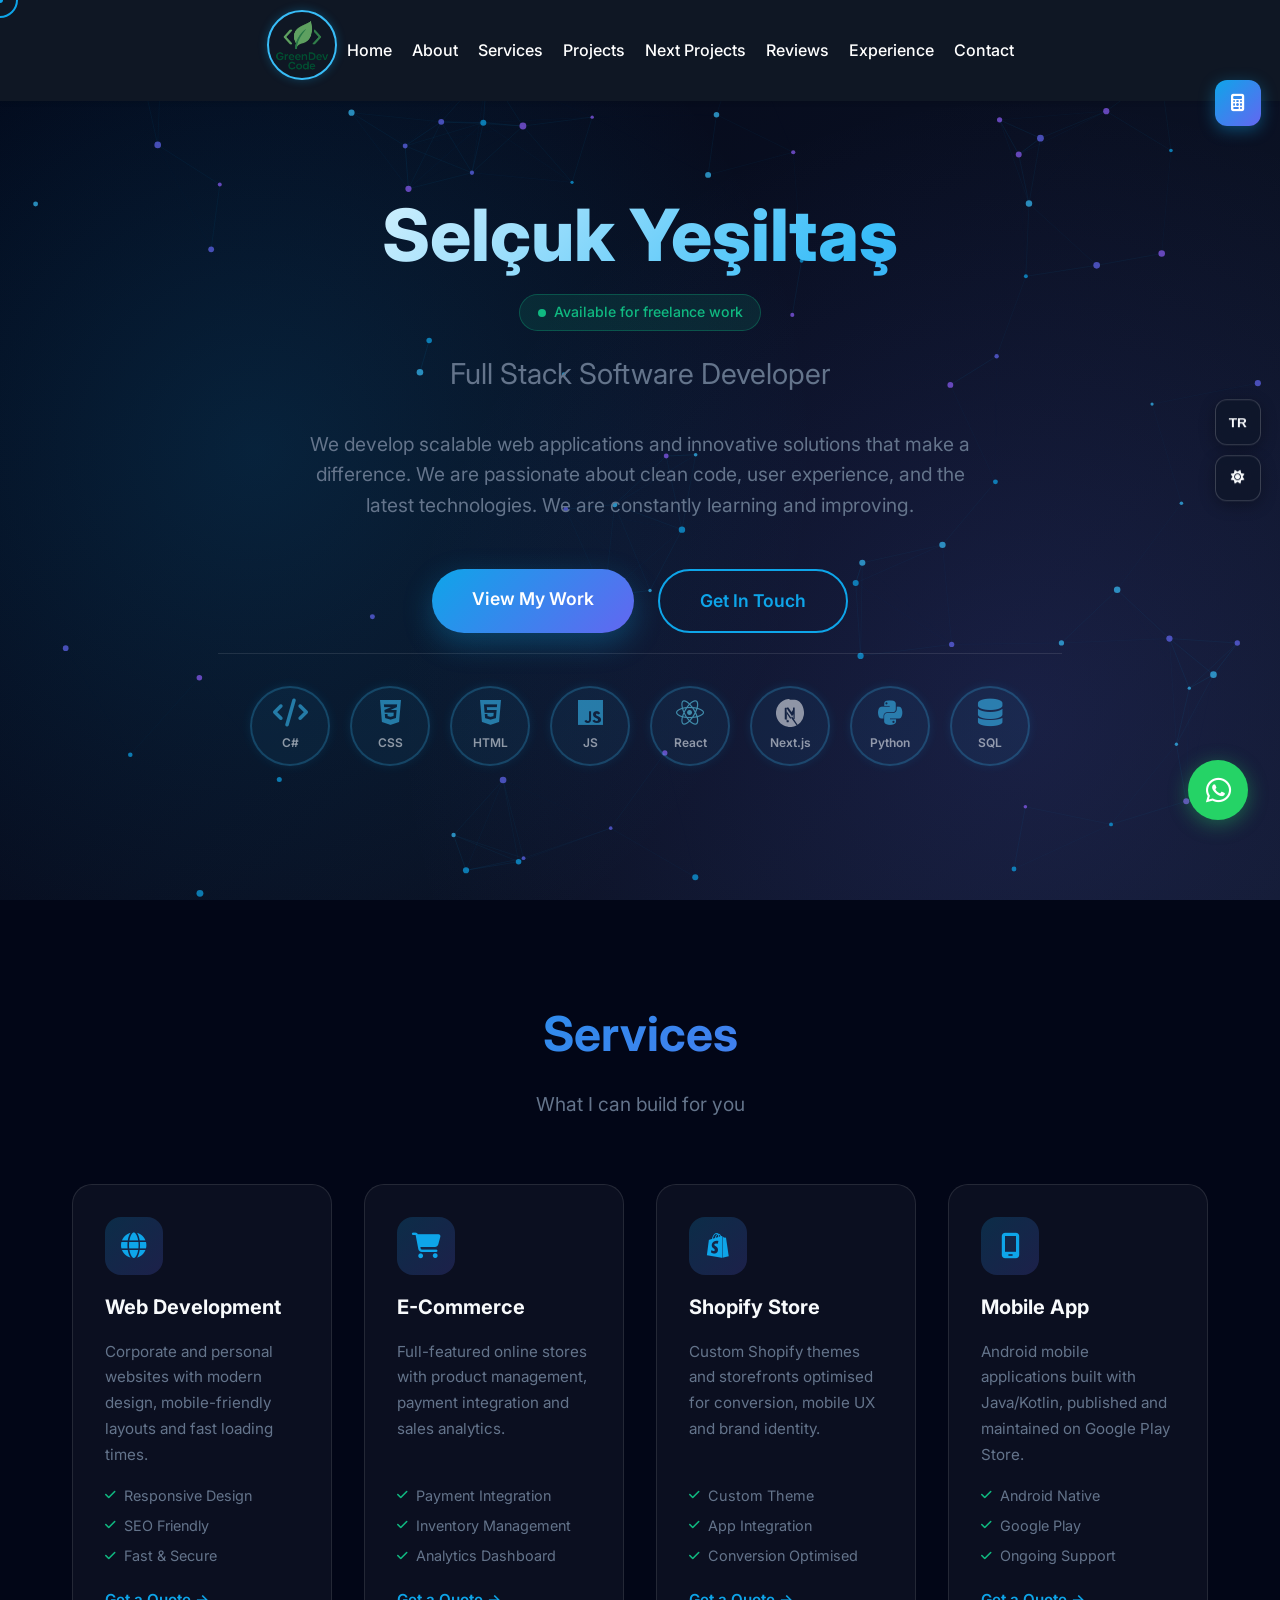
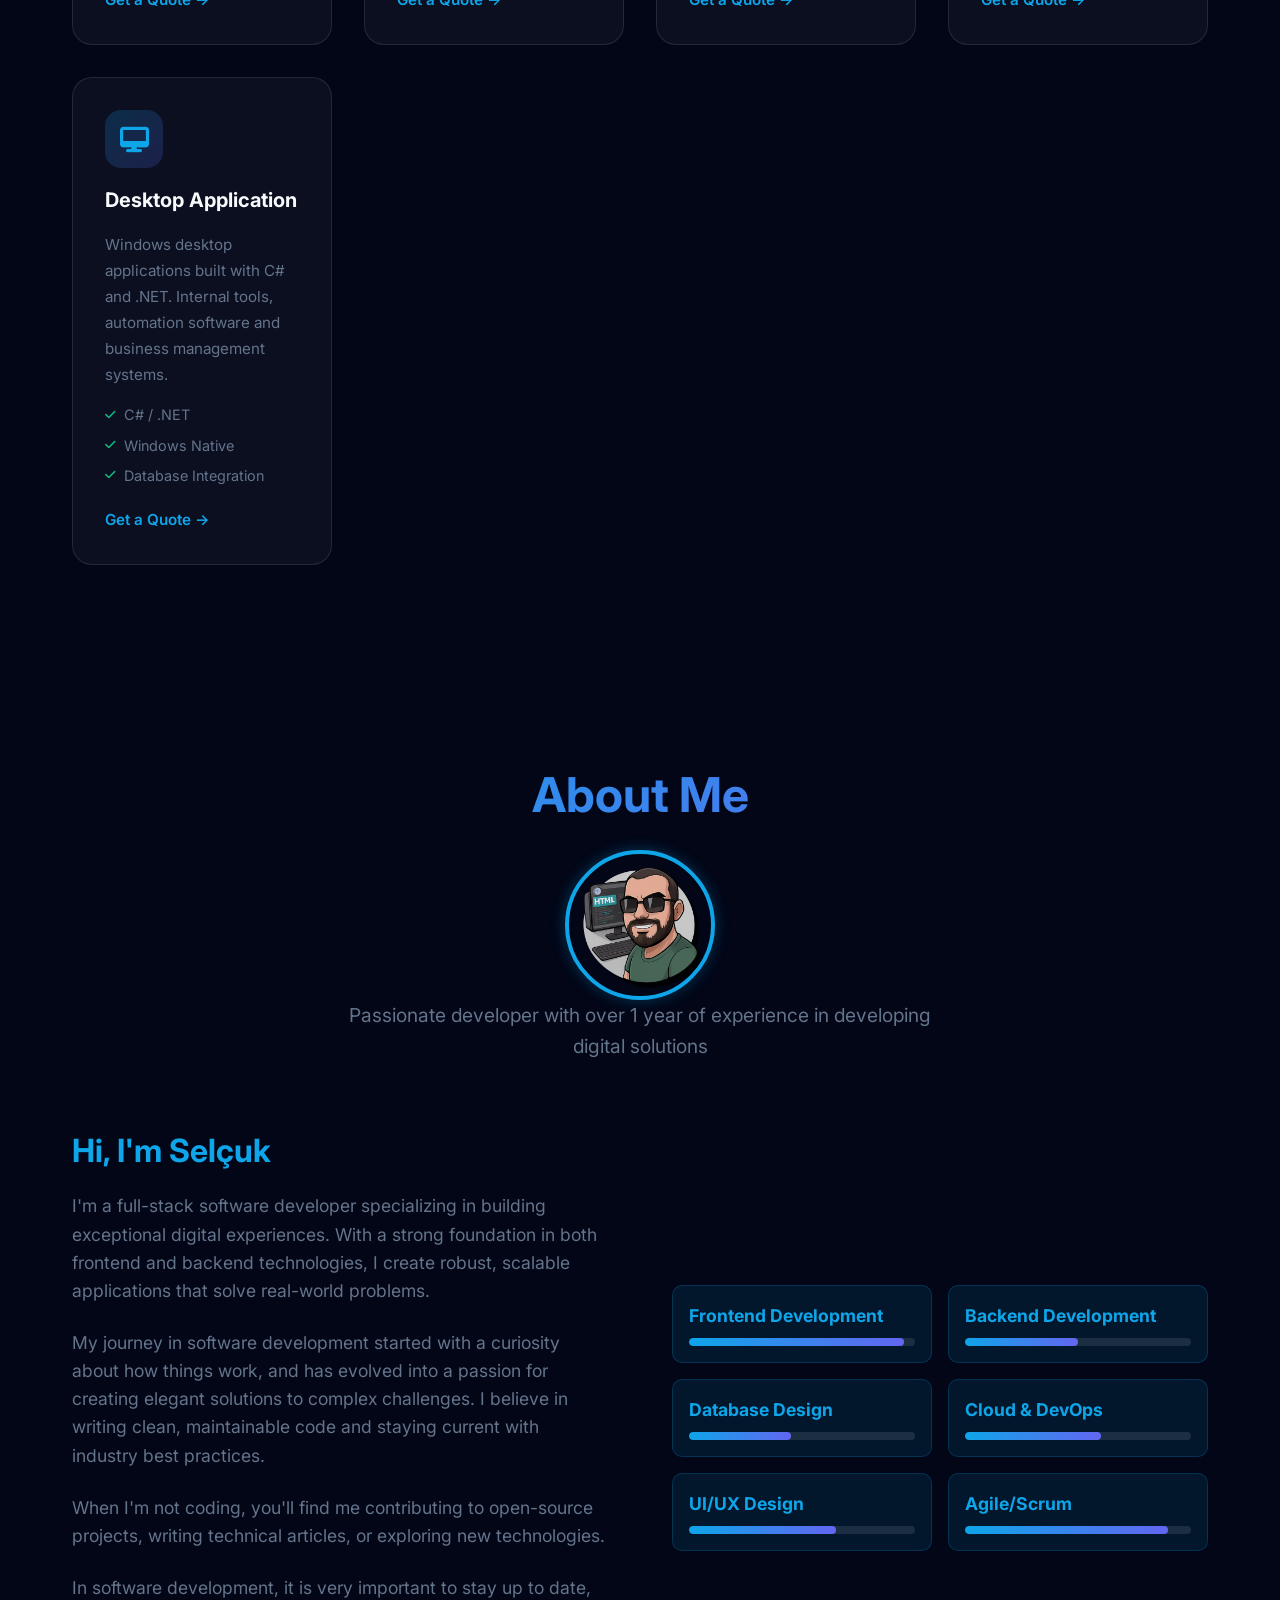
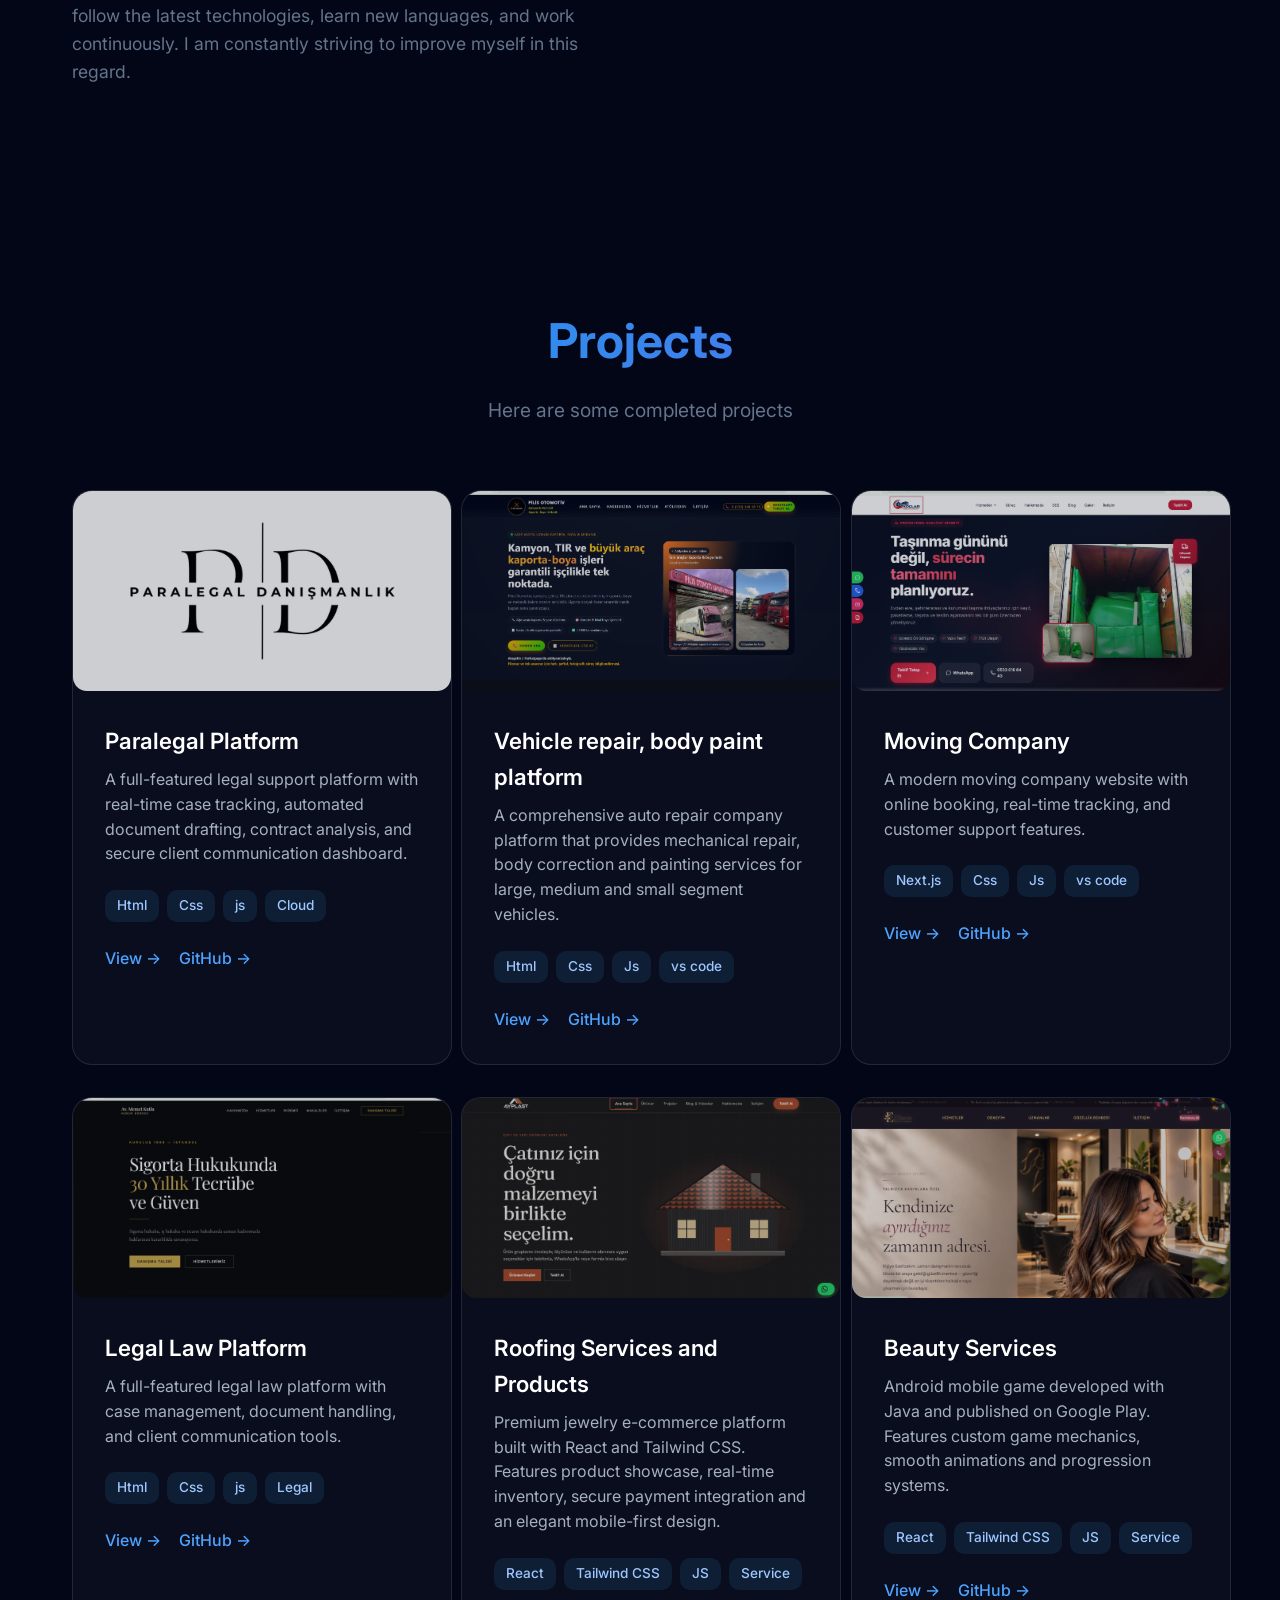
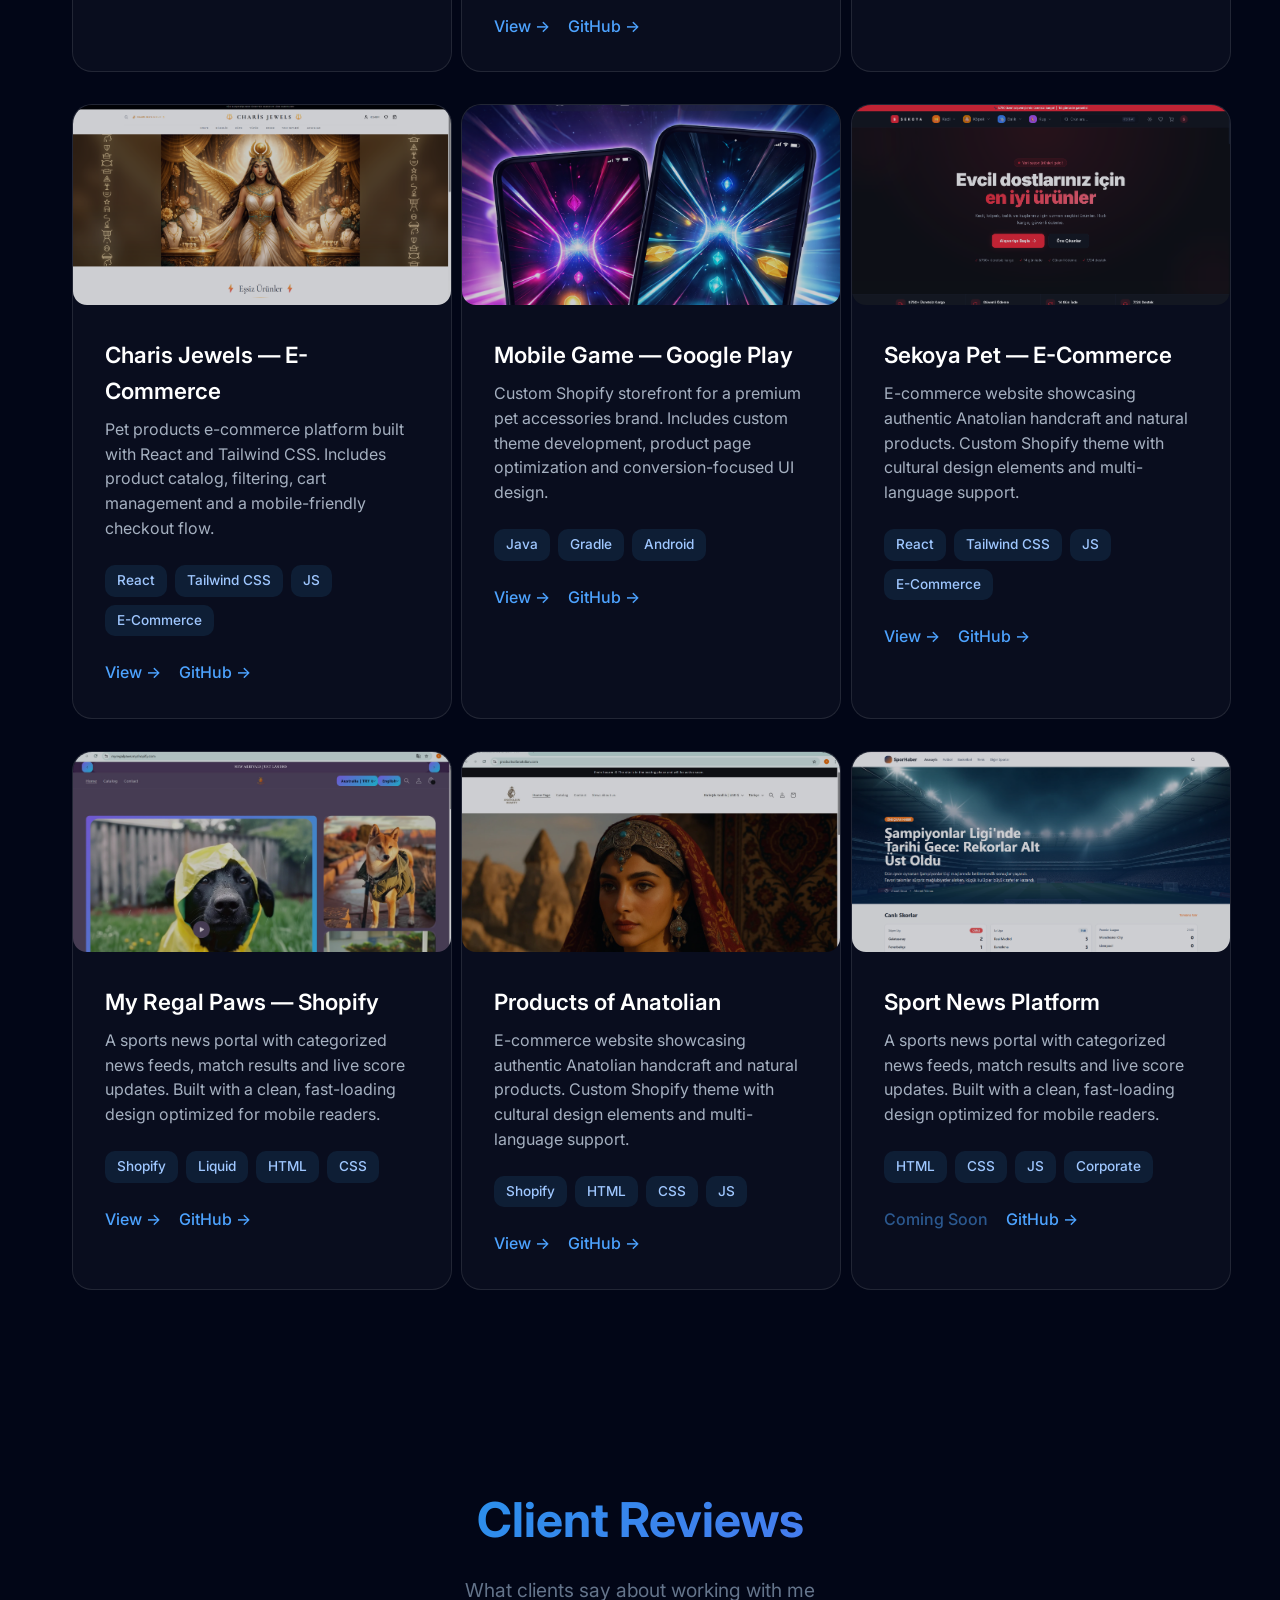
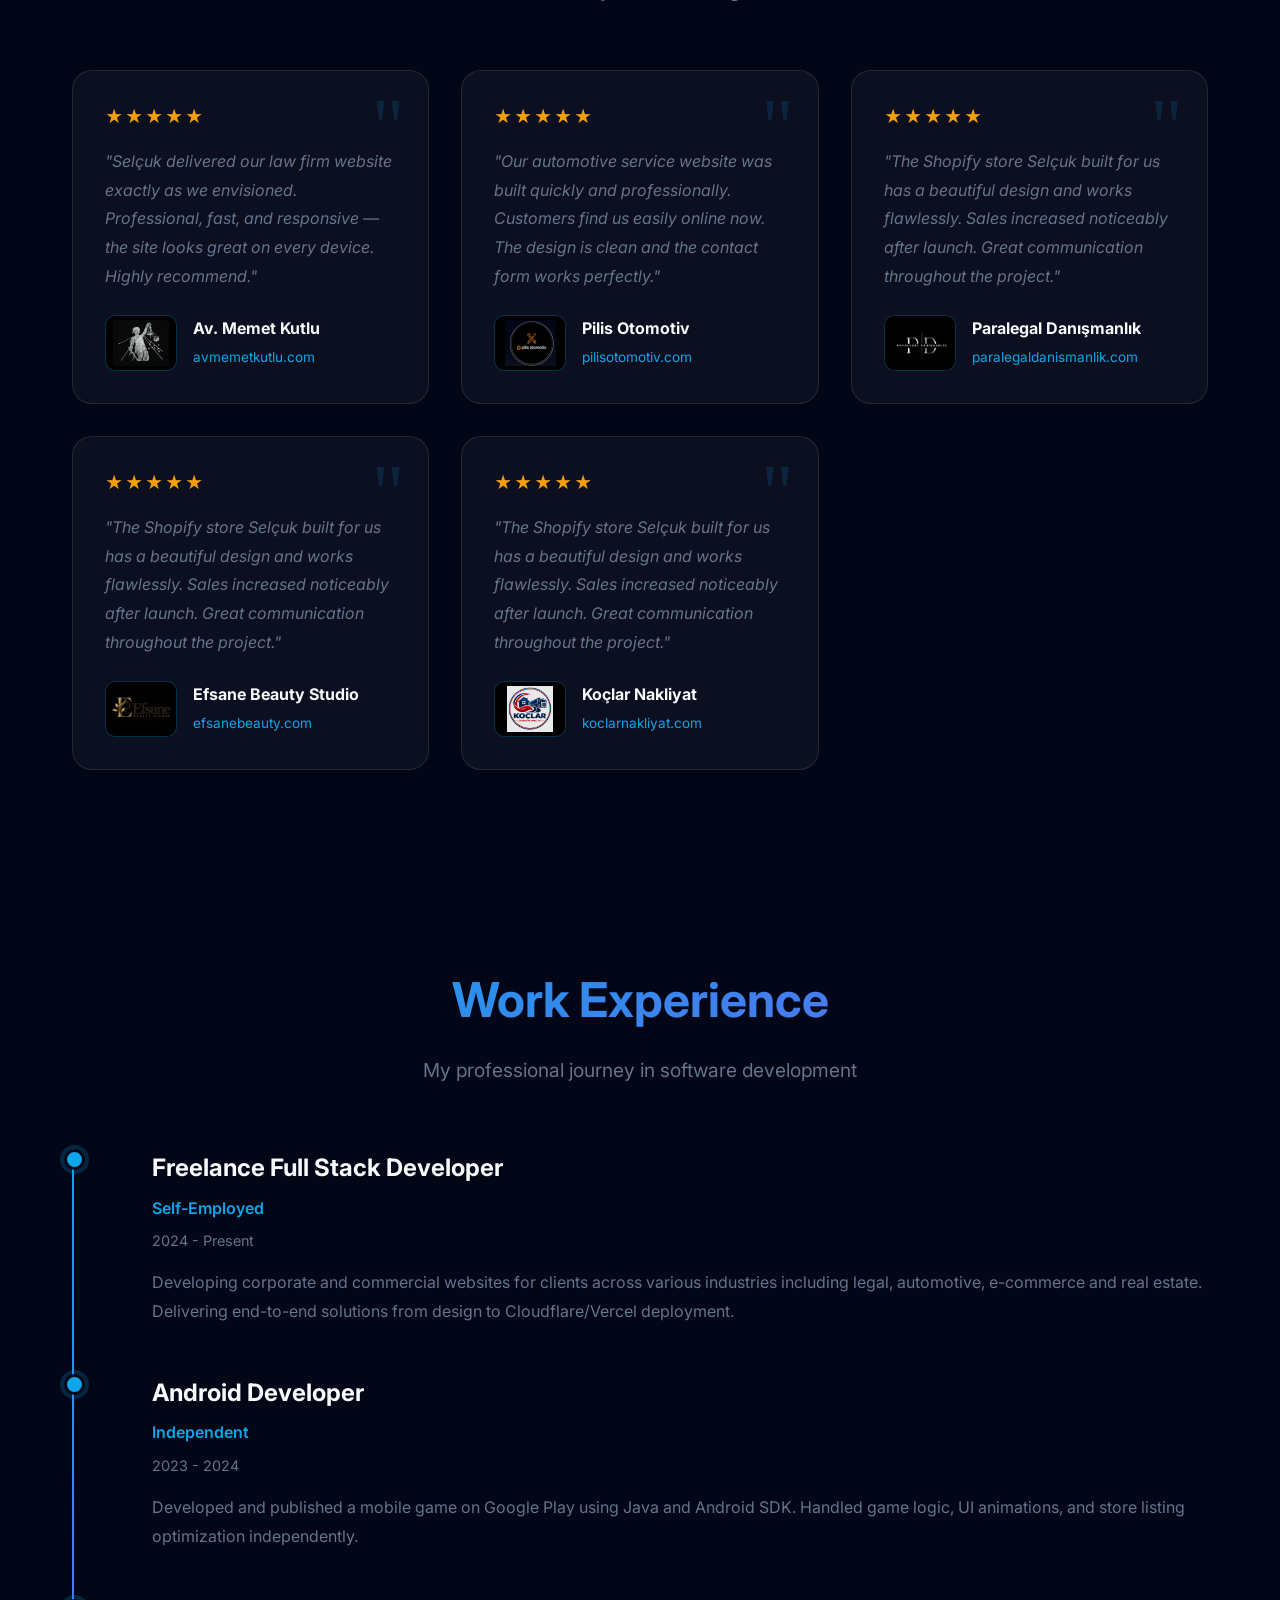
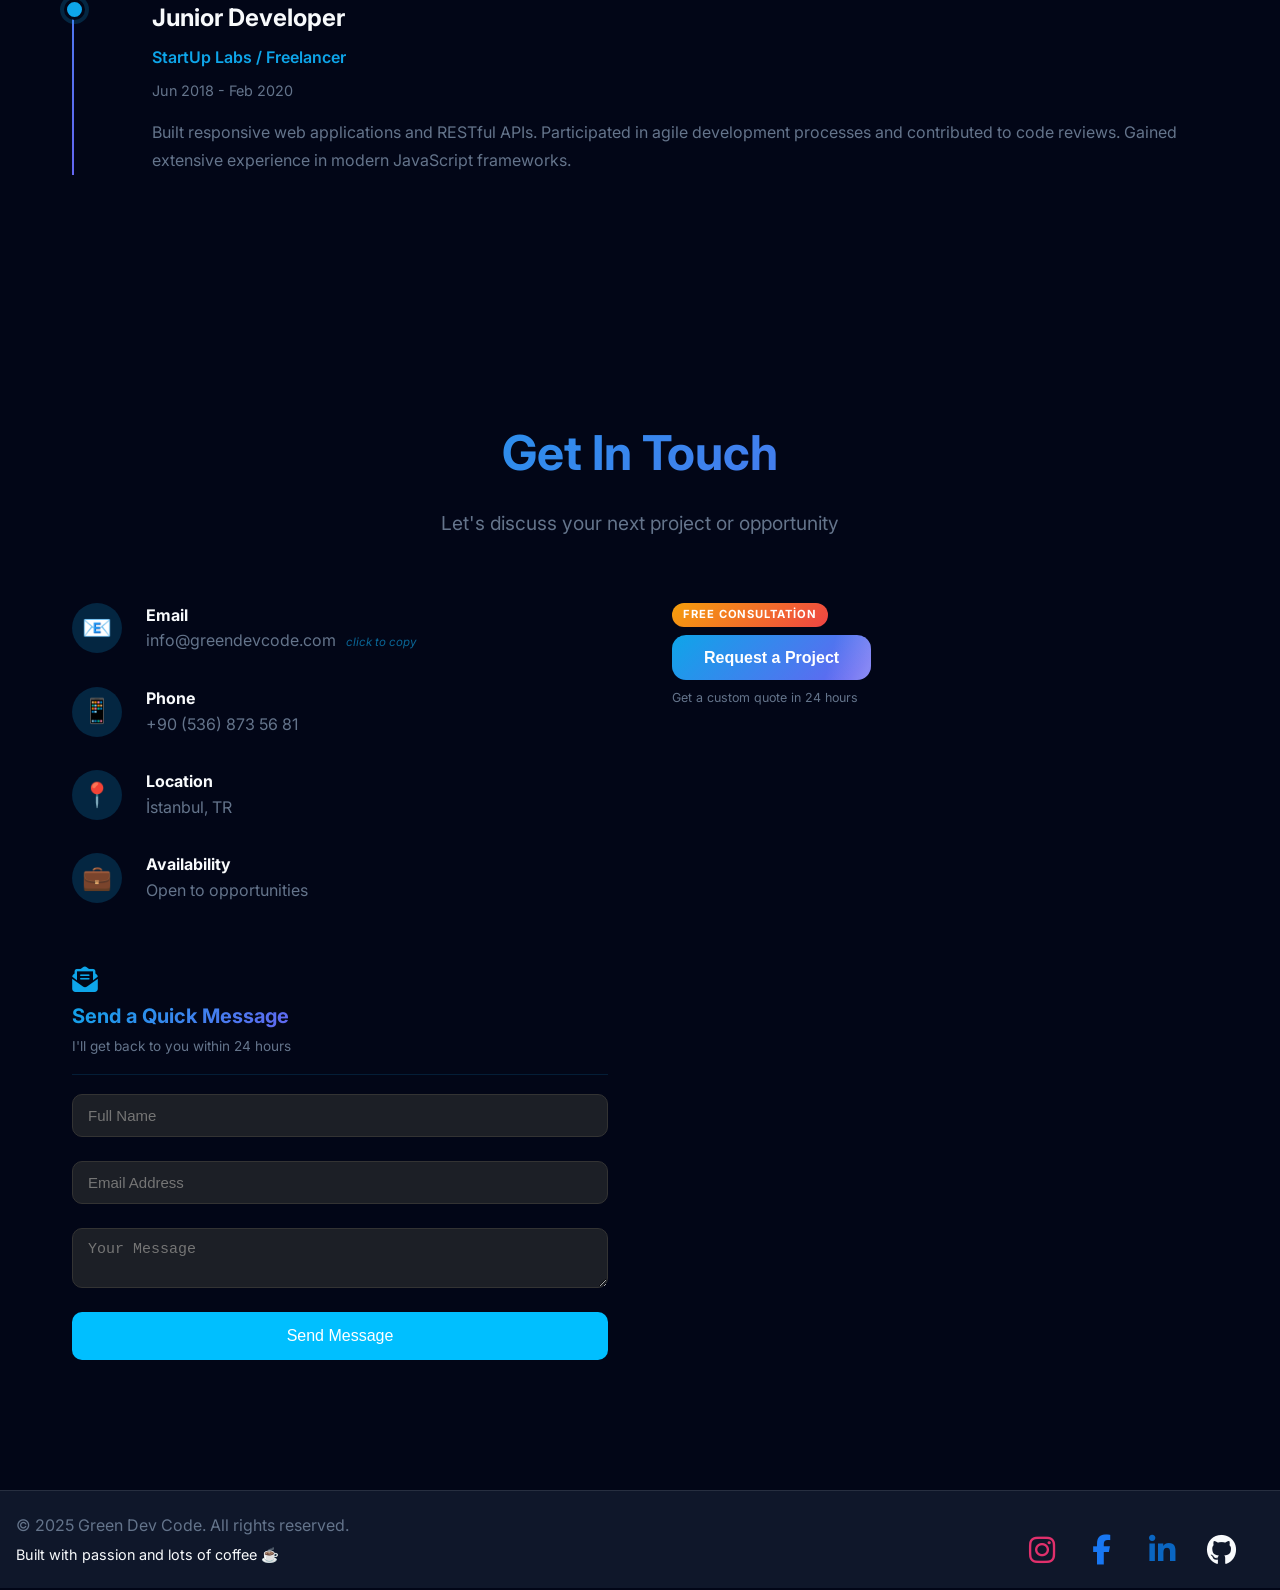
==== commit f09f1faa: "Fix Paralegal Danismanlik testimonial text Replaced overly technical description with a natural clie" ====
--- a/index.html
+++ b/index.html
@@ -534,7 +534,7 @@
 
             <div class="testimonial-card">
                 <div class="testimonial-stars">★★★★★</div>
-                <p class="testimonial-text" data-i18n="rev3-text">"Selçuk's expertise in legal software development helped us streamline our operations significantly. The solution he delivered is both user-friendly and highly functional. We're extremely satisfied with the results."</p>
+                <p class="testimonial-text" data-i18n="rev3-text">"Selçuk designed and developed our legal consultancy website with great professionalism. The site is clean, fast, and easy to navigate — clients can quickly find what they need and reach us without hassle. Very happy with the outcome."</p>
                 <div class="testimonial-author">
                     <div class="testimonial-avatar testimonial-avatar--logo"><img src="images/pd-logo.png" alt="Paralegal Danışmanlık"></div>
                     <div>
--- a/style.css
+++ b/style.css
@@ -65,15 +65,23 @@
             text-align: center;
         }
 
+        @keyframes nameShimmer {
+            0%   { background-position: 0% 50%; }
+            50%  { background-position: 100% 50%; }
+            100% { background-position: 0% 50%; }
+        }
+
         .hero h1 {
             font-size: 4.5rem;
             font-weight: 800;
             margin-bottom: 1rem;
-            background: linear-gradient(135deg, #fff 0%, var(--primary) 100%);
+            background: linear-gradient(135deg, #ffffff 0%, #38bdf8 25%, #6366f1 50%, #a78bfa 75%, #ffffff 100%);
+            background-size: 300% 300%;
             -webkit-background-clip: text;
             -webkit-text-fill-color: transparent;
             background-clip: text;
             line-height: 1.2;
+            animation: nameShimmer 5s ease infinite;
         }
 
         .hero .subtitle {
@@ -1282,6 +1290,14 @@
 }
 .light-mode .hero p { color: #475569 !important; }
 .light-mode .hero .subtitle { color: #334155 !important; }
+.light-mode .hero h1 {
+    background: linear-gradient(135deg, #0284c7 0%, #0ea5e9 25%, #6366f1 55%, #7c3aed 80%, #0284c7 100%);
+    background-size: 300% 300%;
+    -webkit-background-clip: text;
+    -webkit-text-fill-color: transparent;
+    background-clip: text;
+    animation: nameShimmer 5s ease infinite;
+}
 
 /* Tech icons */
 .light-mode .tech-icon {
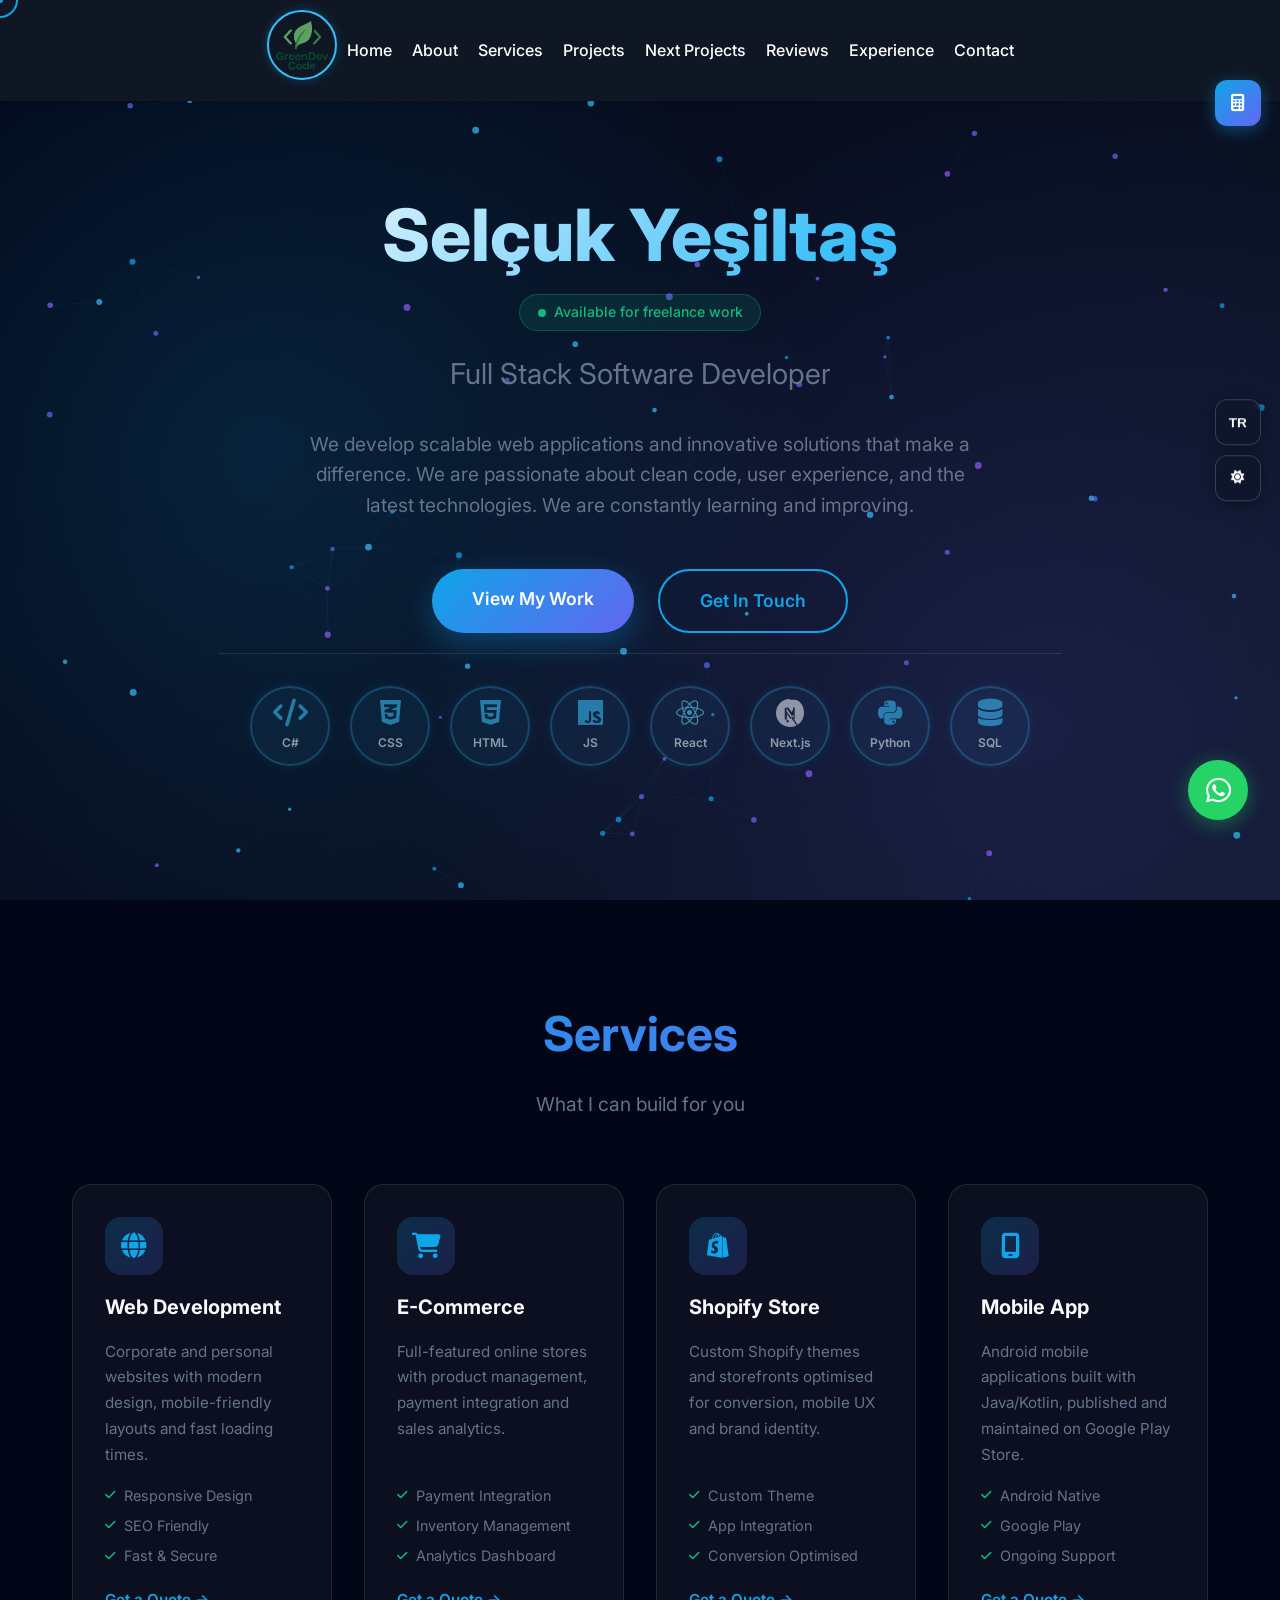
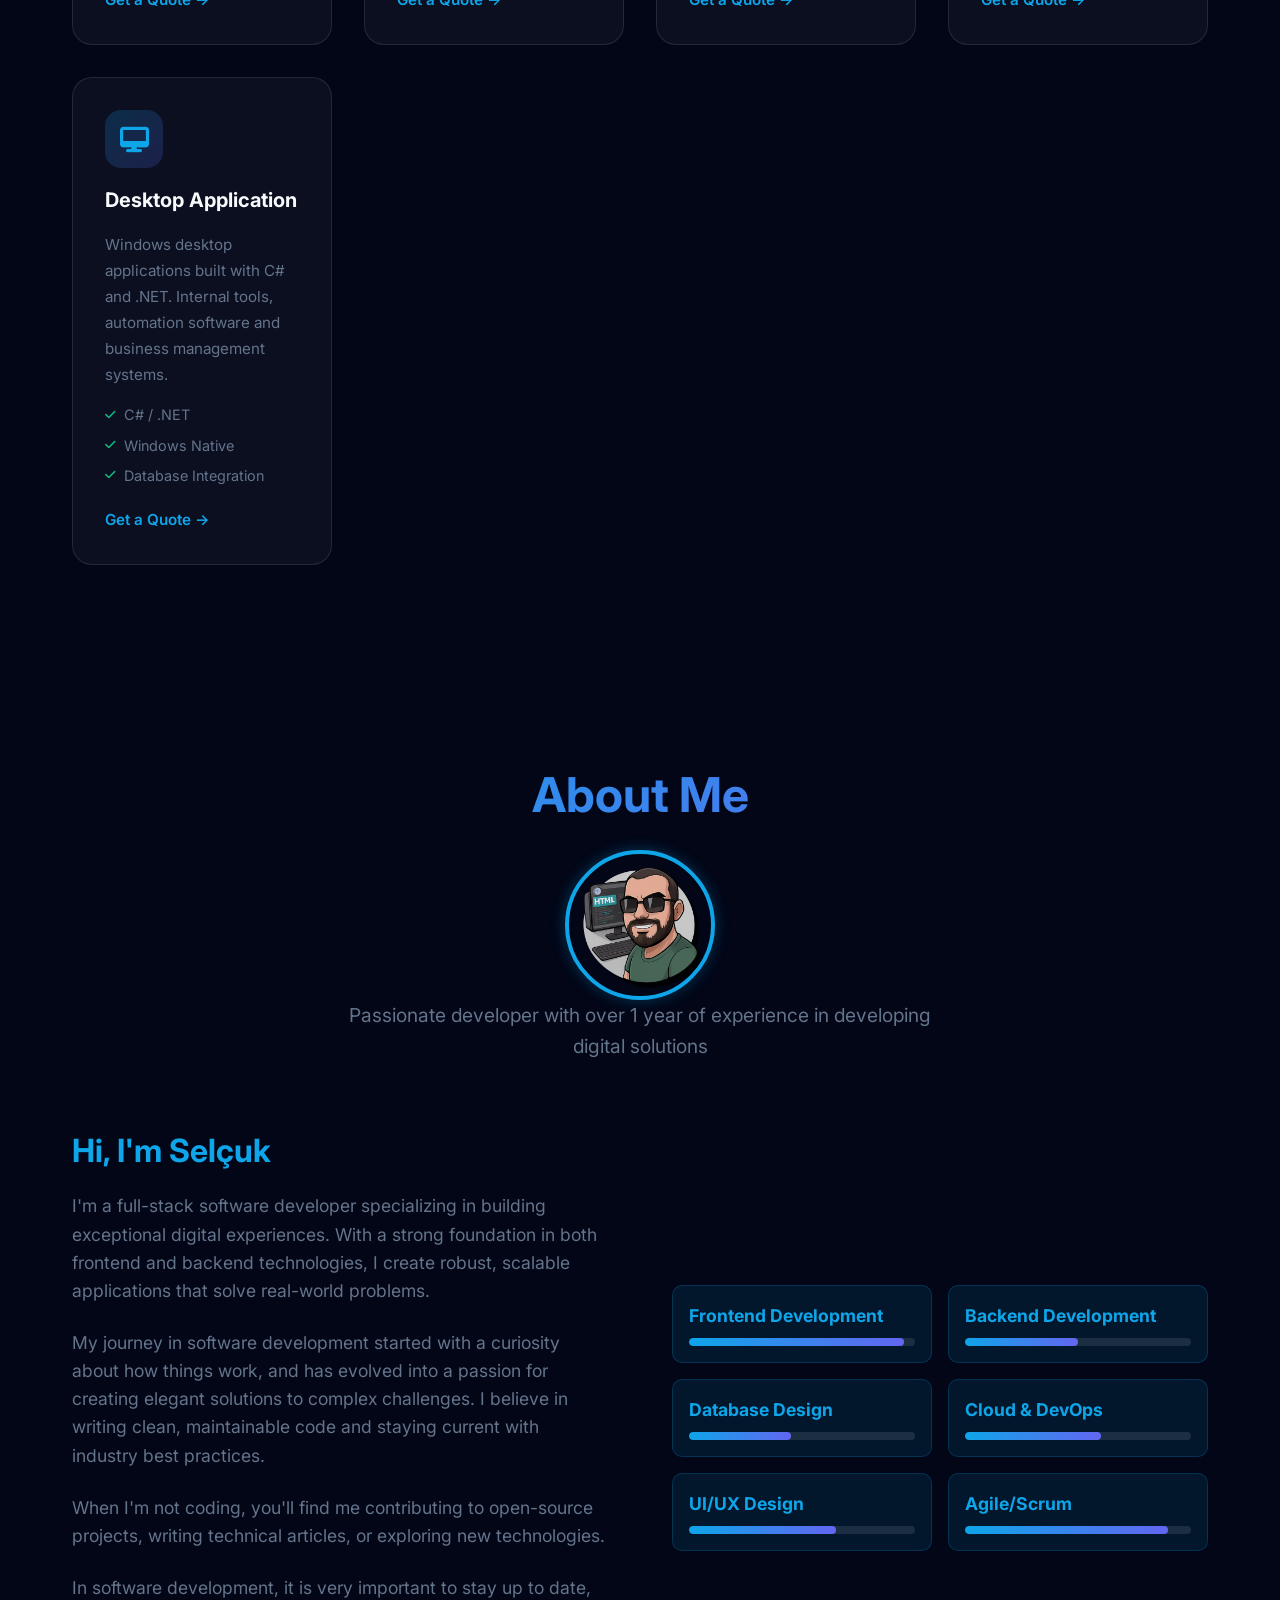
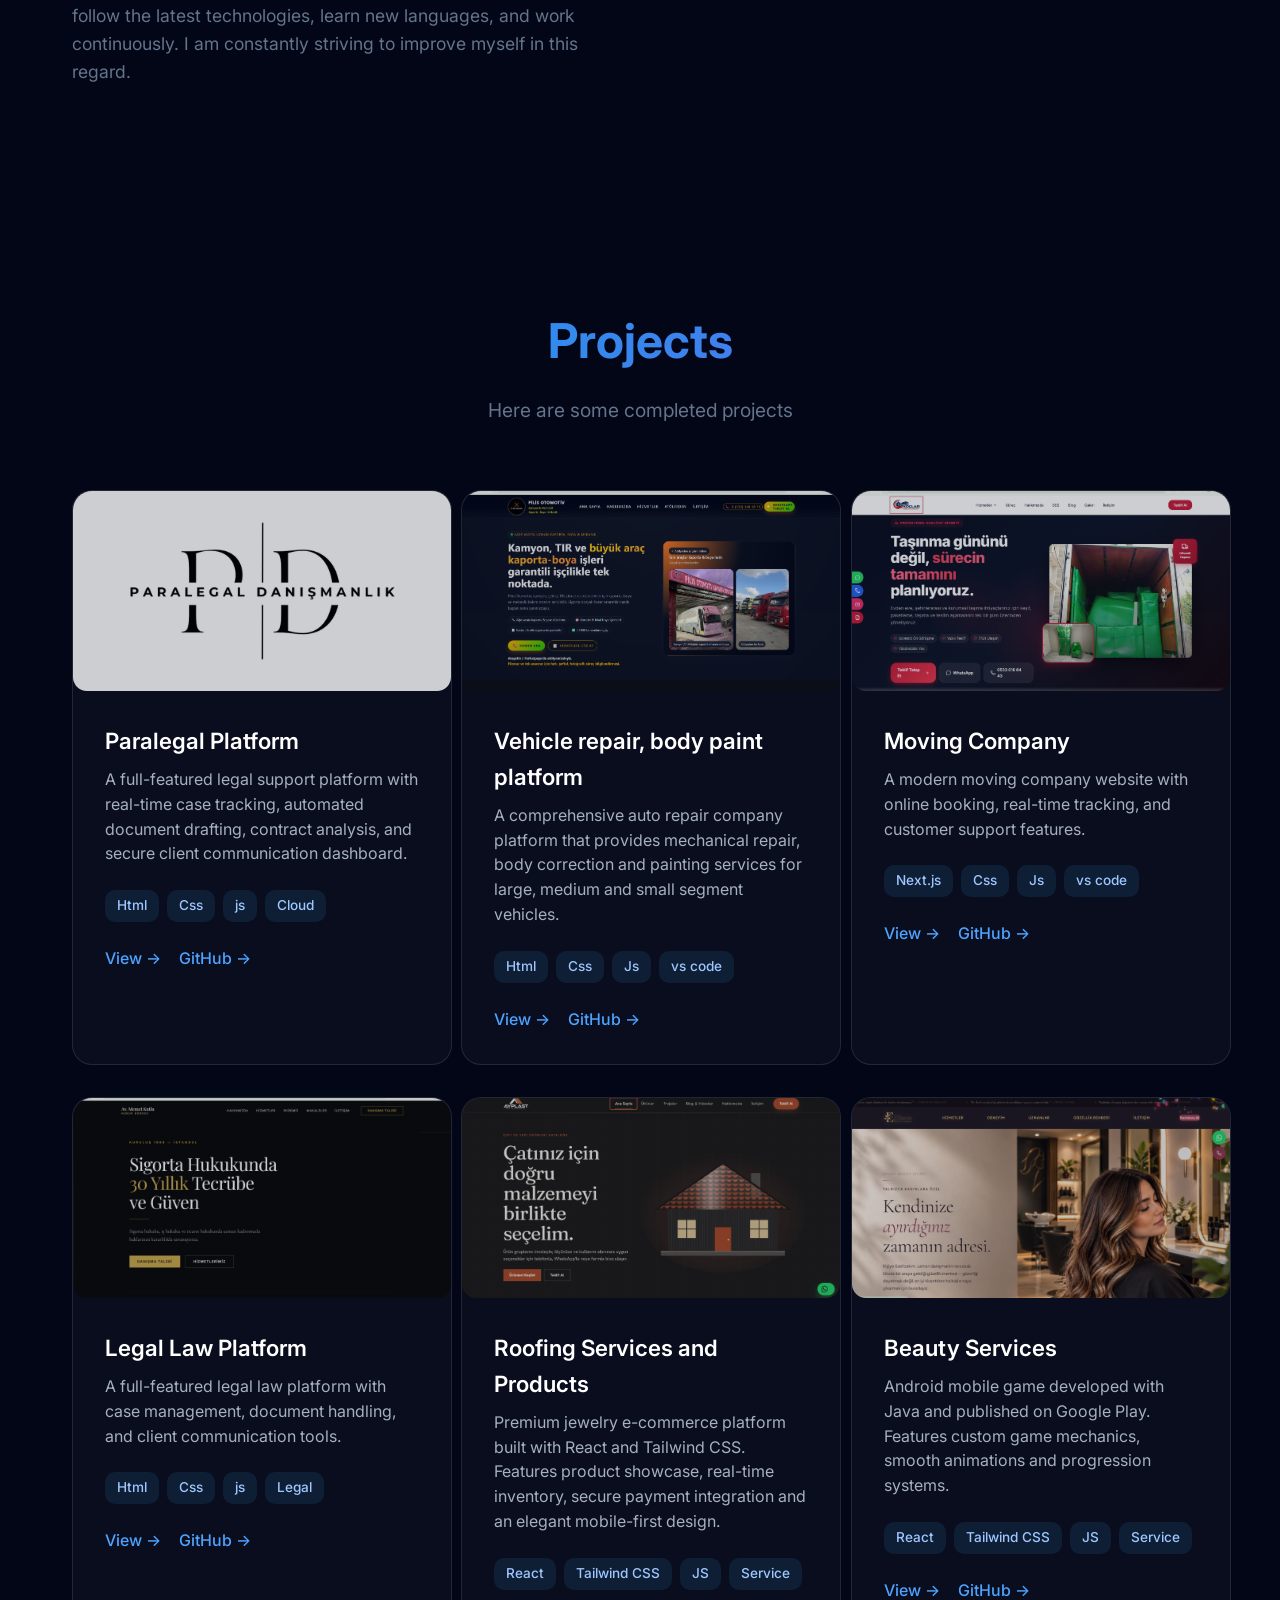
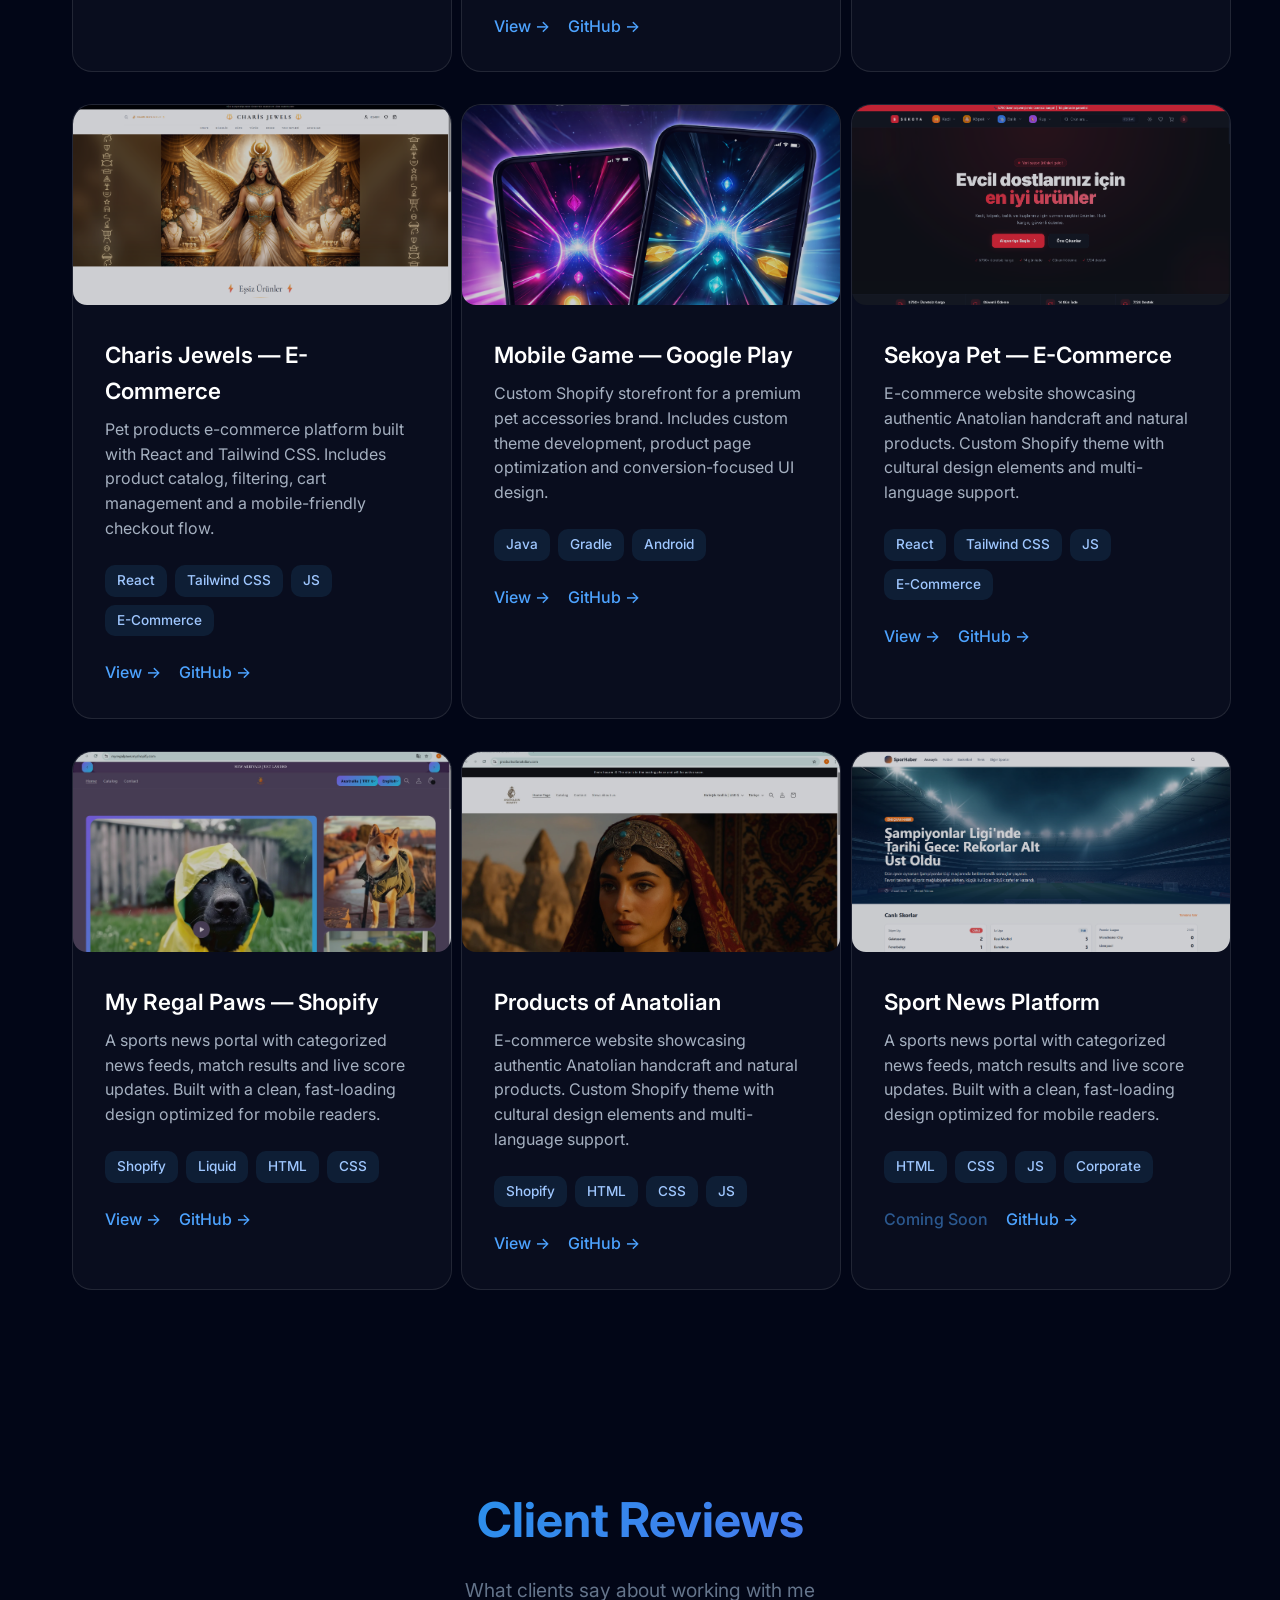
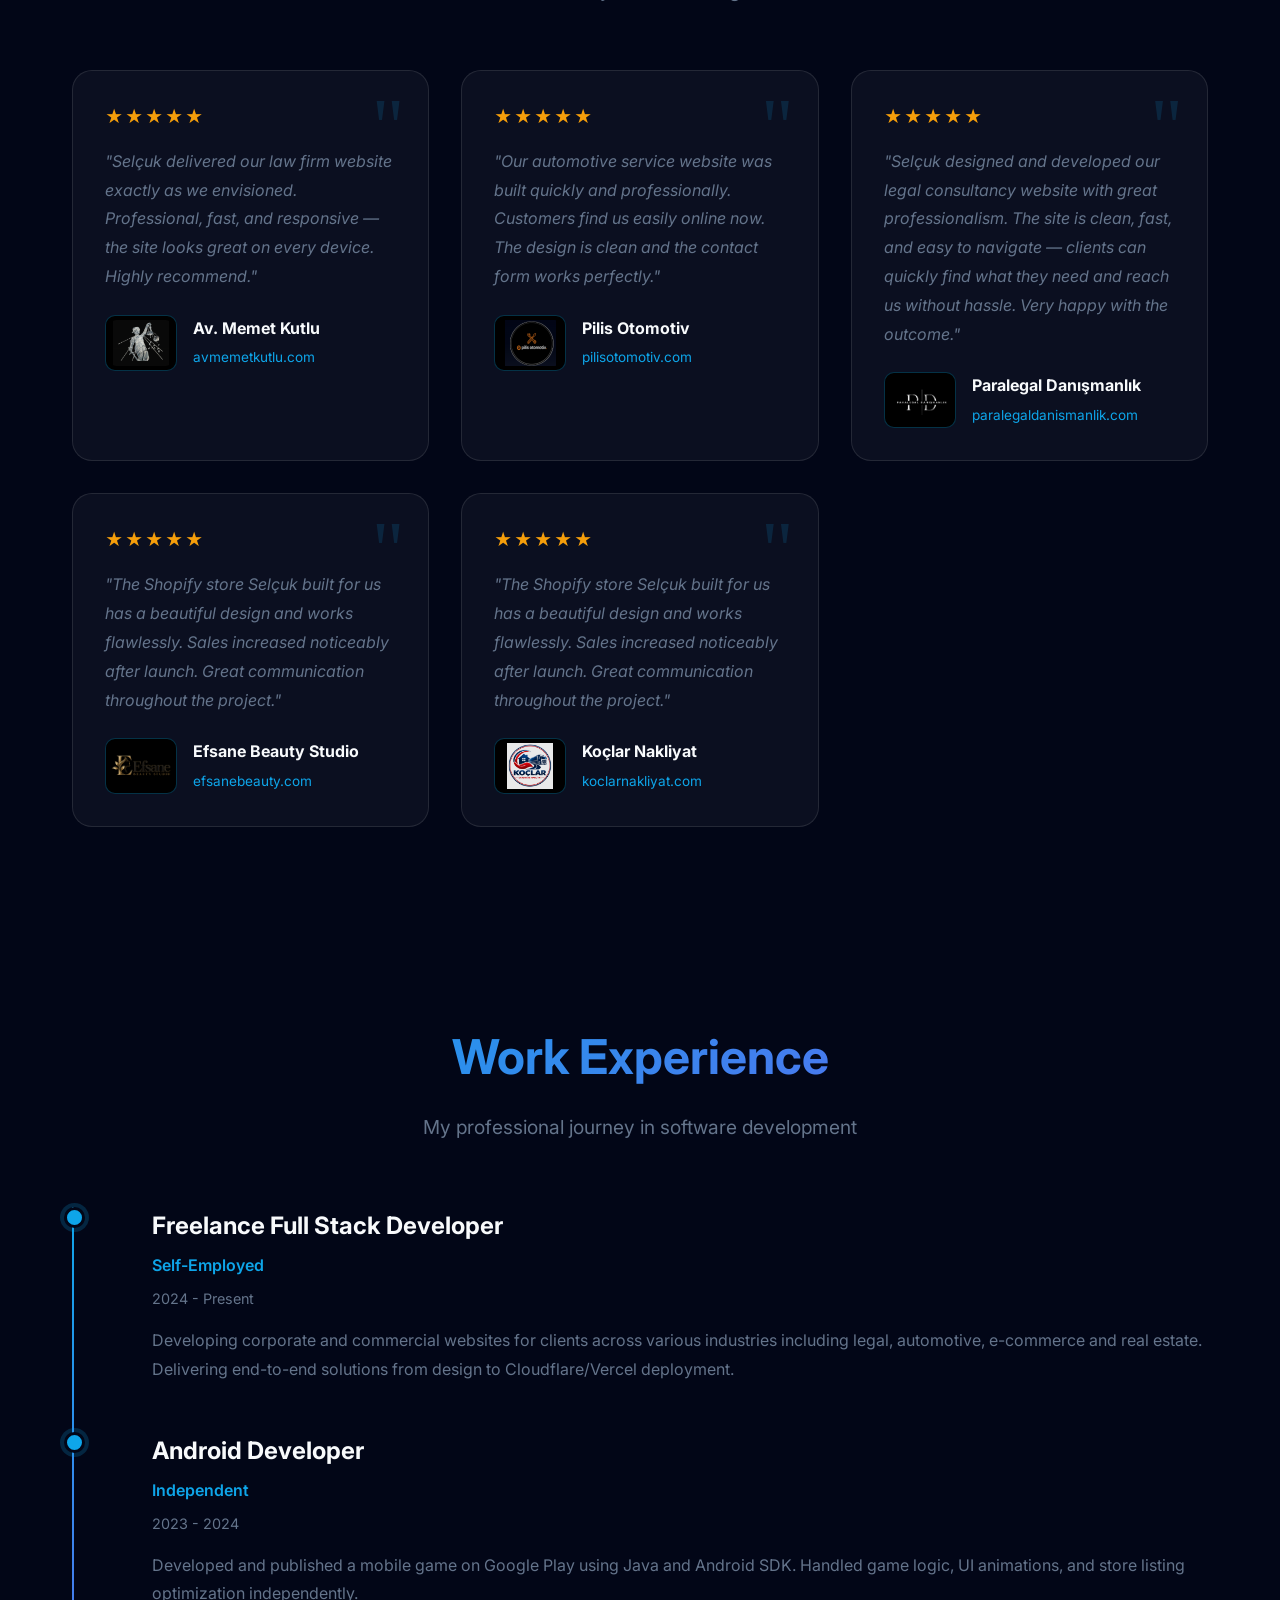
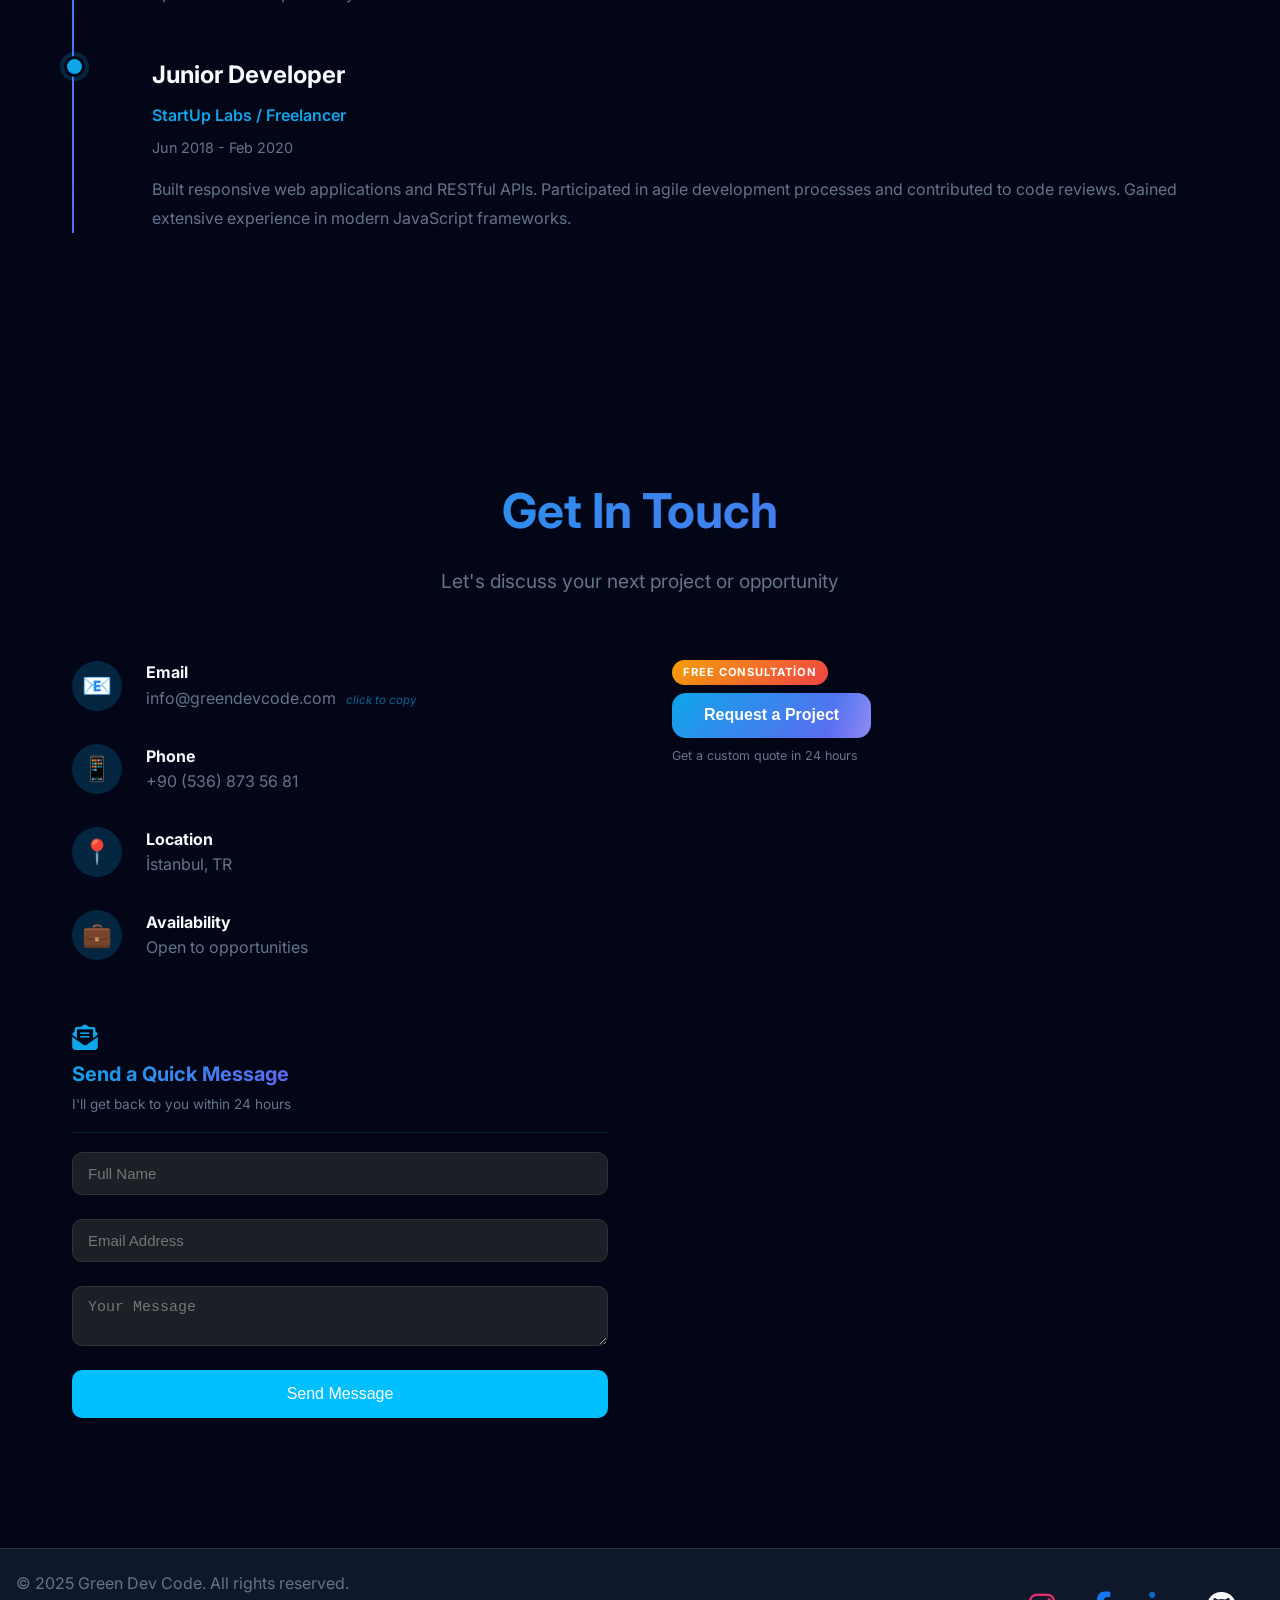
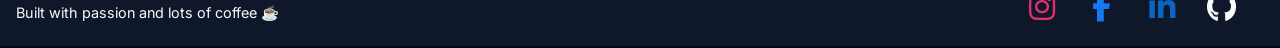
==== commit 931c6780: "Fix Paralegal testimonial i18n key Assign unique rev-pd-text key to Paralegal Danismanlik card so th" ====
--- a/index.html
+++ b/index.html
@@ -534,7 +534,7 @@
 
             <div class="testimonial-card">
                 <div class="testimonial-stars">★★★★★</div>
-                <p class="testimonial-text" data-i18n="rev3-text">"Selçuk designed and developed our legal consultancy website with great professionalism. The site is clean, fast, and easy to navigate — clients can quickly find what they need and reach us without hassle. Very happy with the outcome."</p>
+                <p class="testimonial-text" data-i18n="rev-pd-text">"Selçuk designed and developed our legal consultancy website with great professionalism. The site is clean, fast, and easy to navigate — clients can quickly find what they need and reach us without hassle. Very happy with the outcome."</p>
                 <div class="testimonial-author">
                     <div class="testimonial-avatar testimonial-avatar--logo"><img src="images/pd-logo.png" alt="Paralegal Danışmanlık"></div>
                     <div>
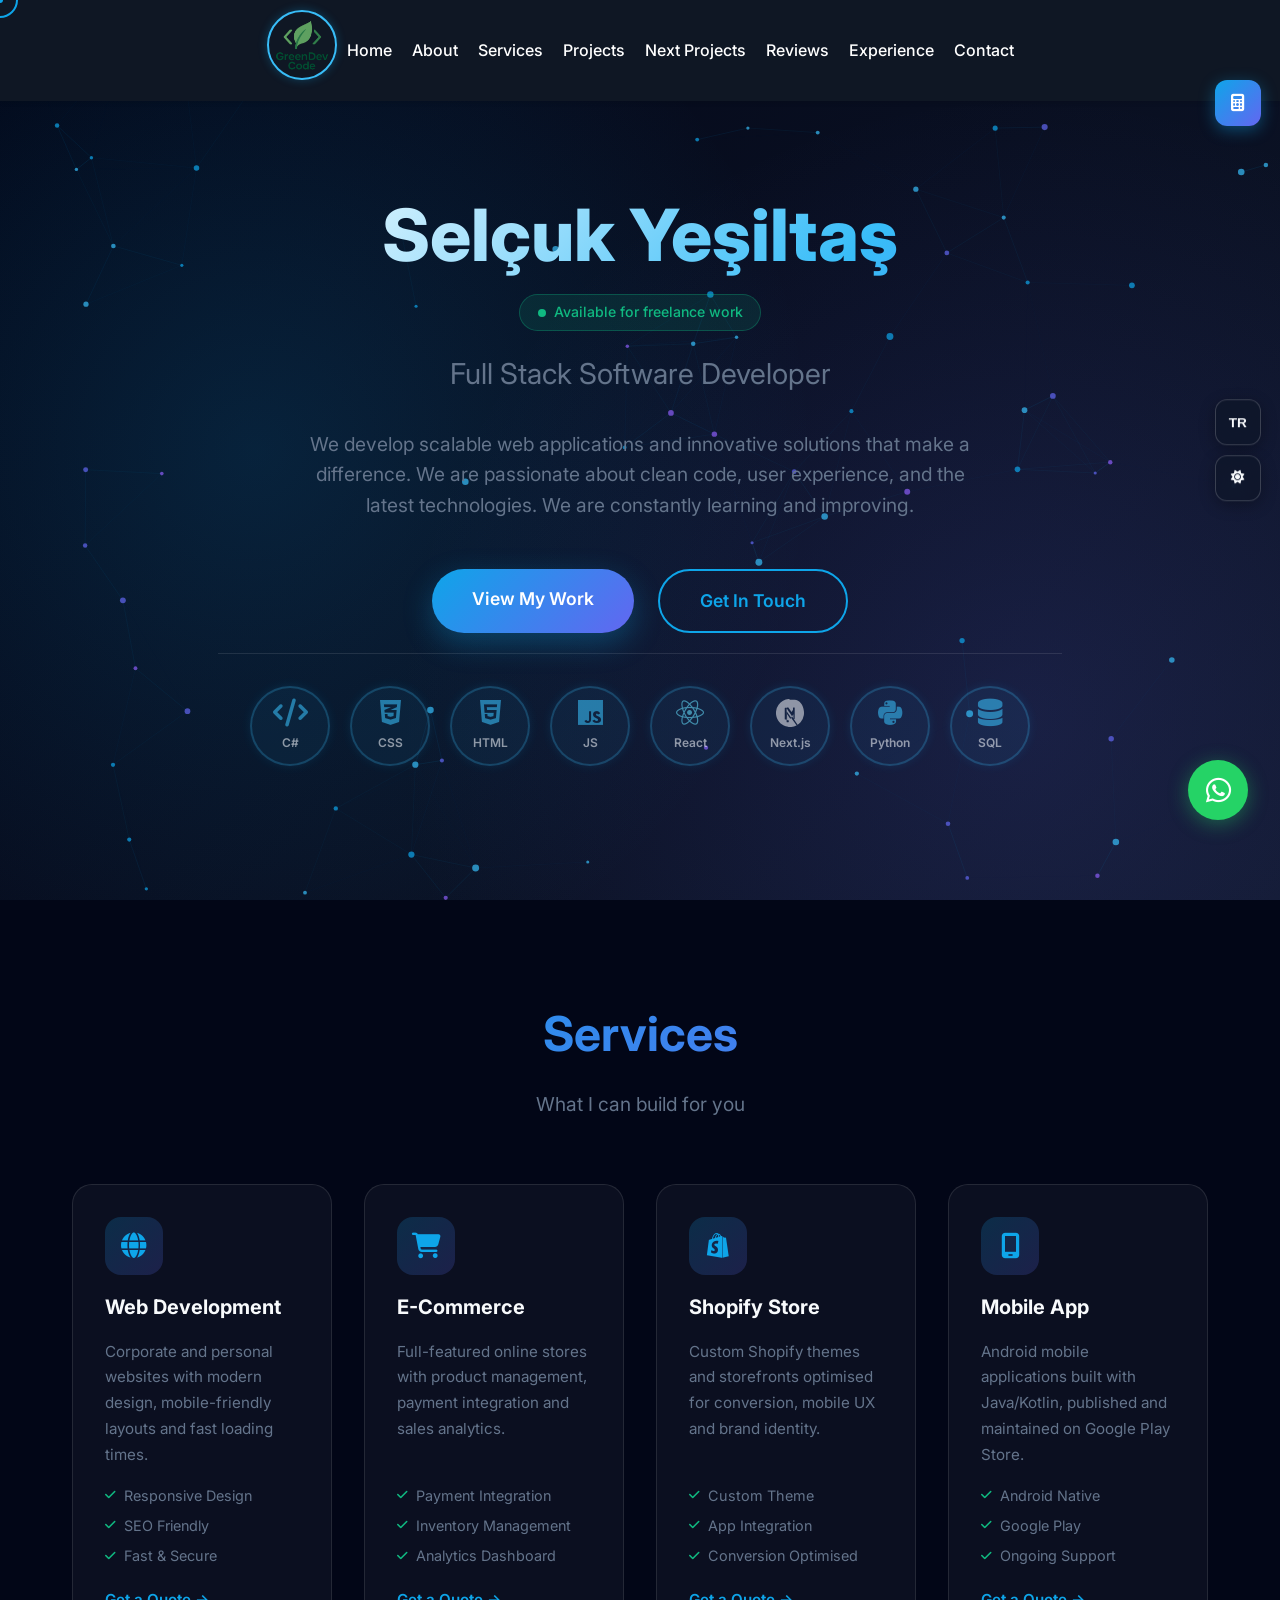
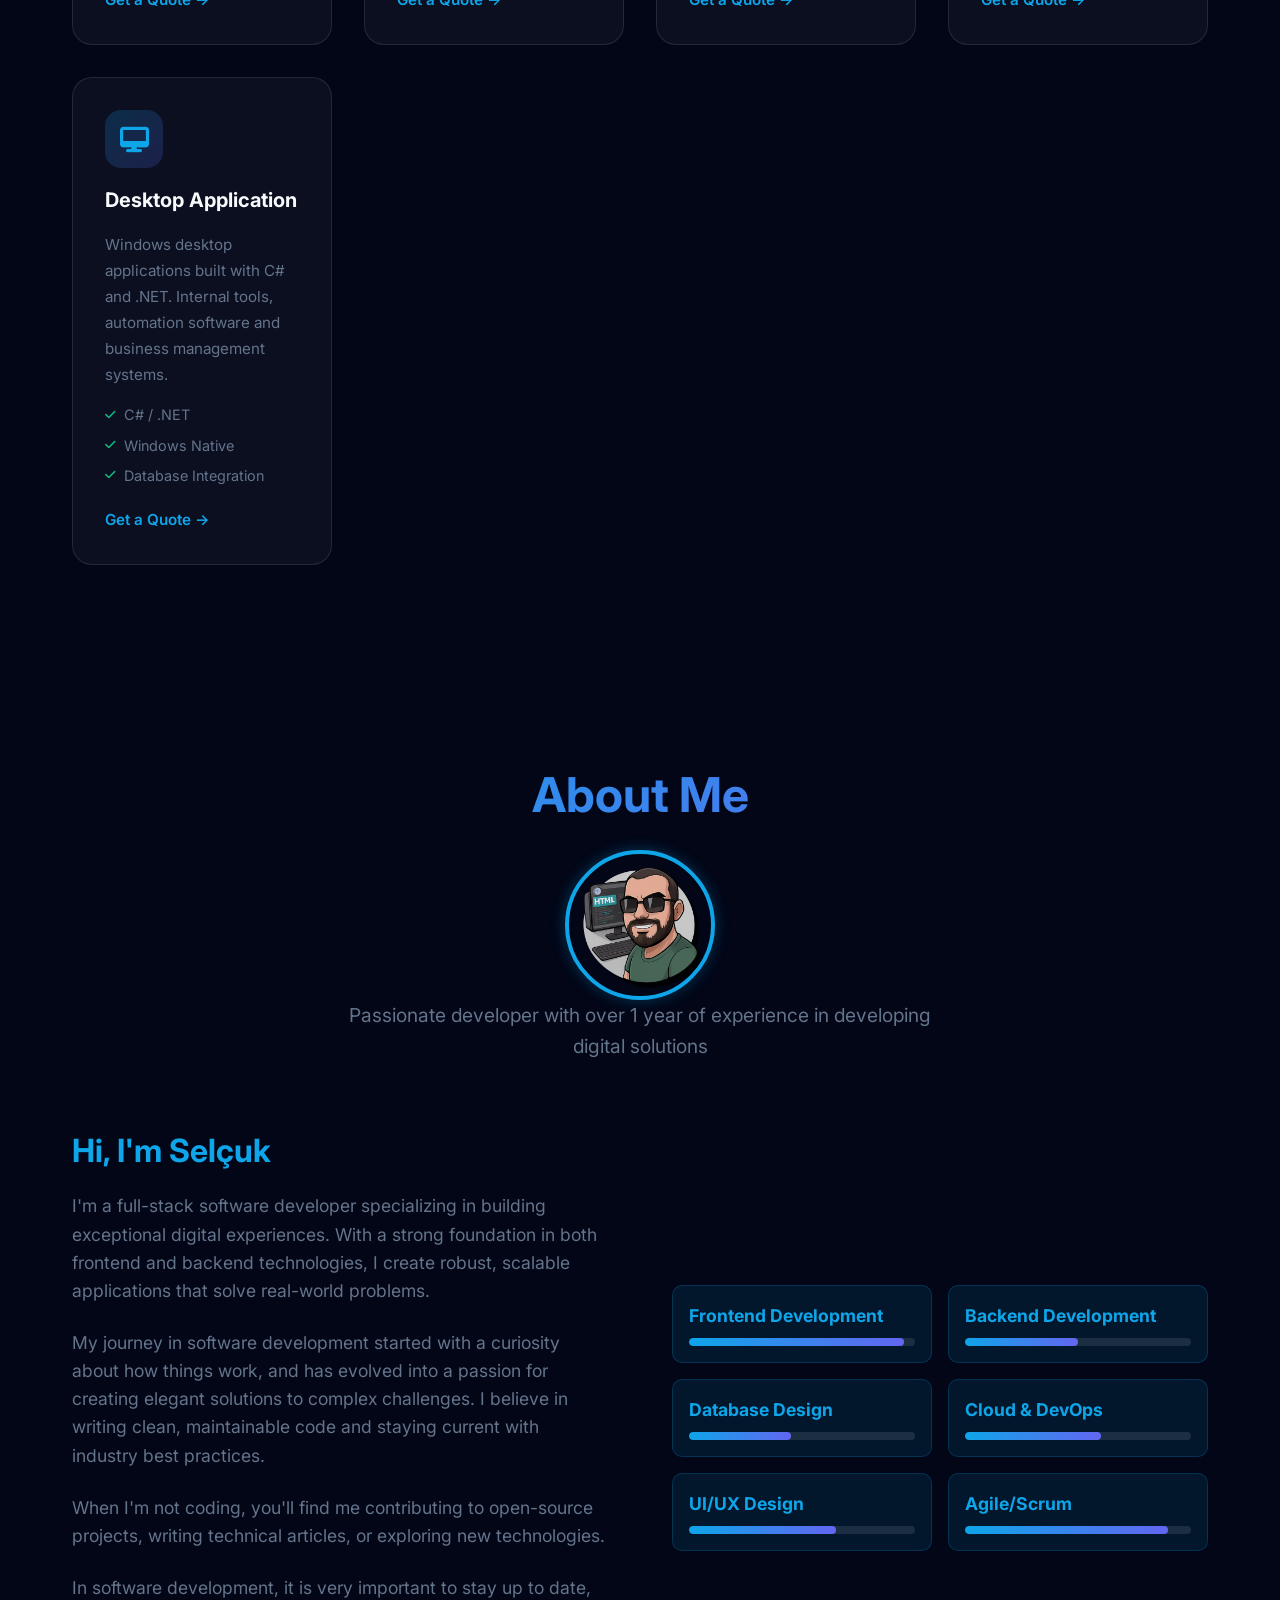
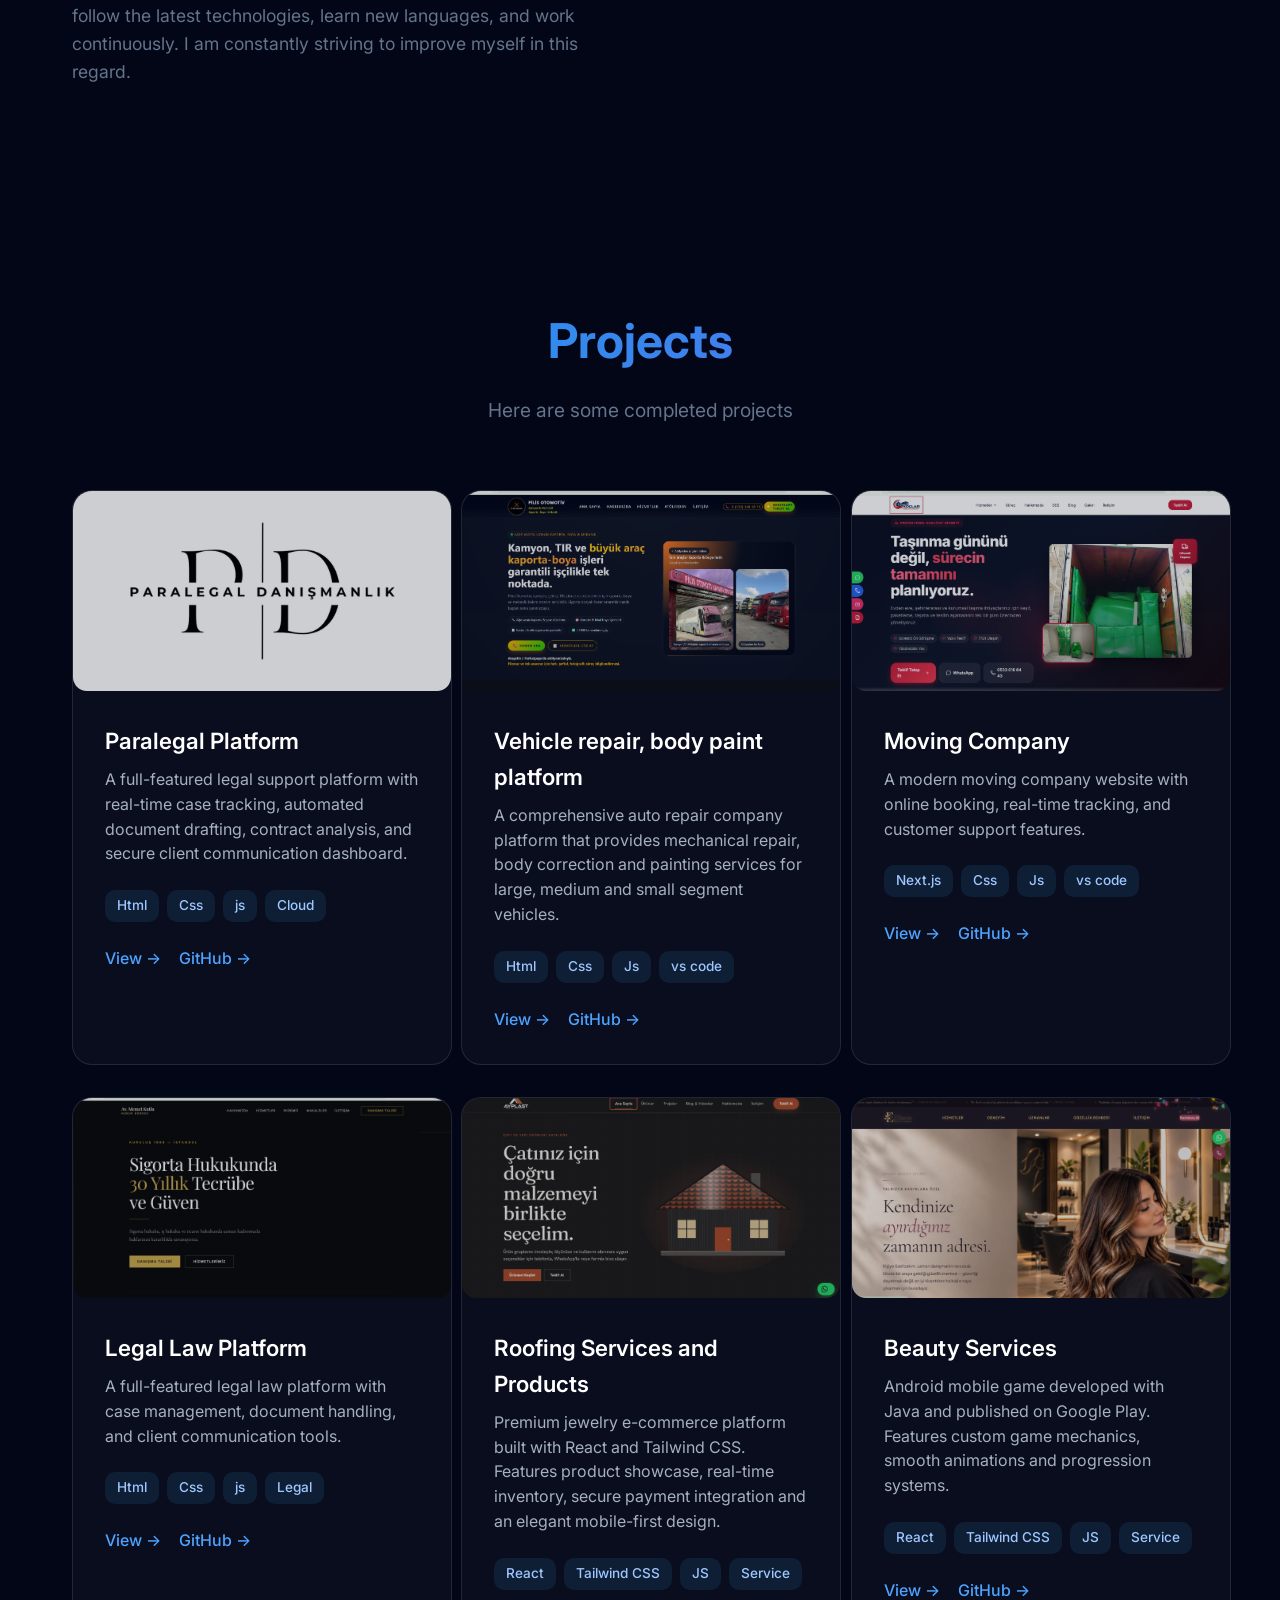
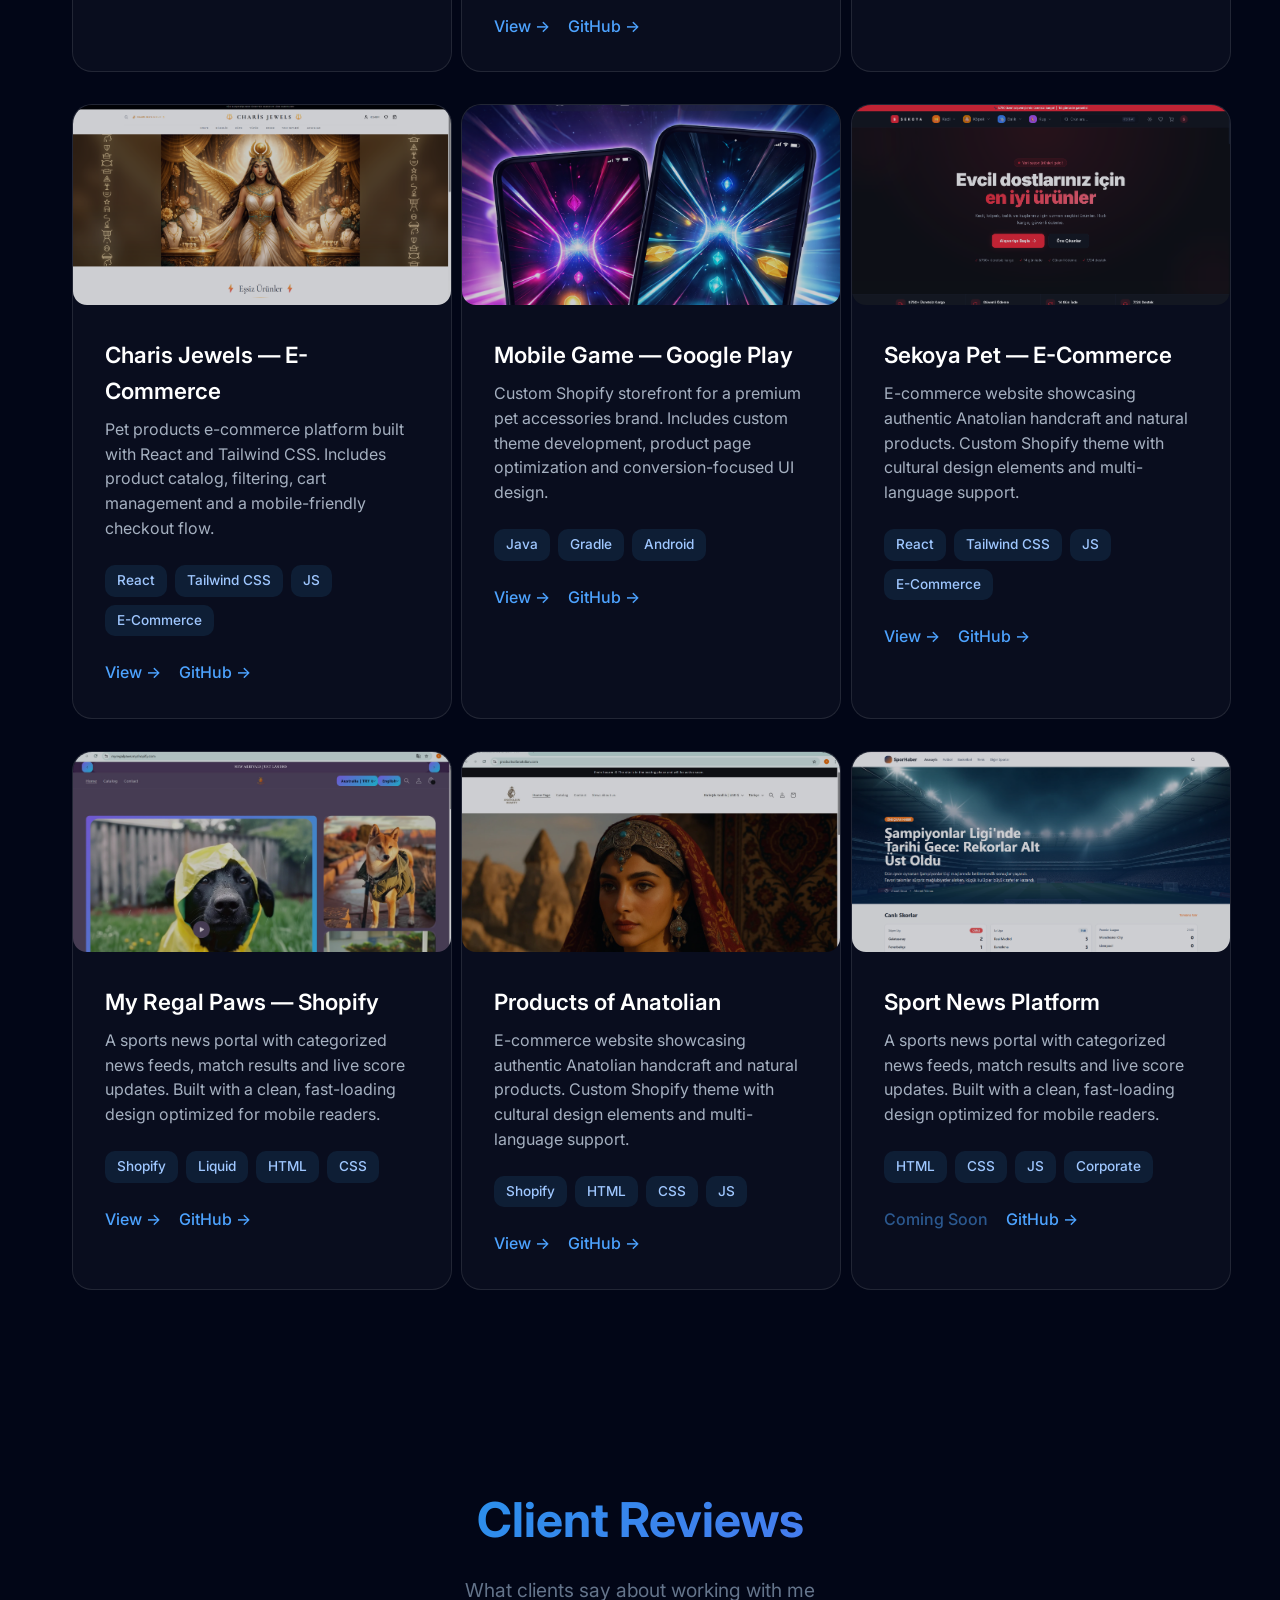
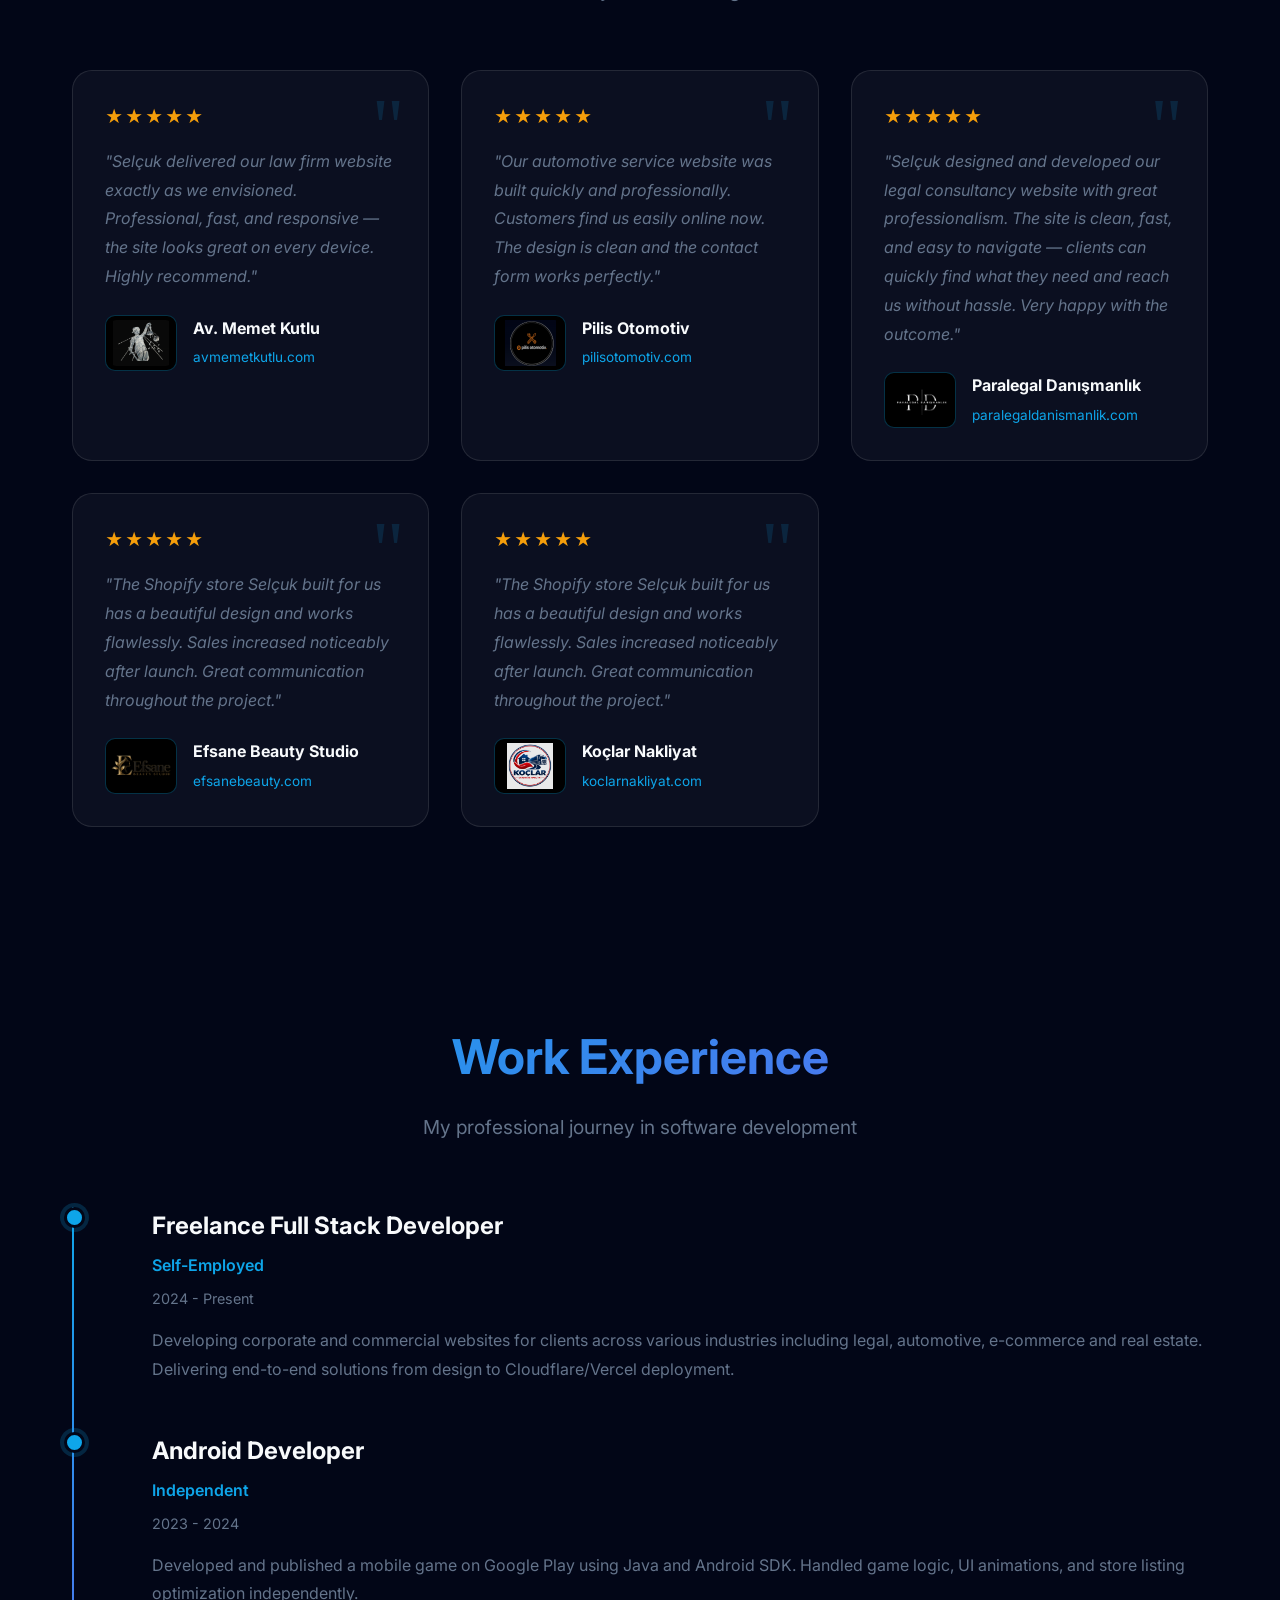
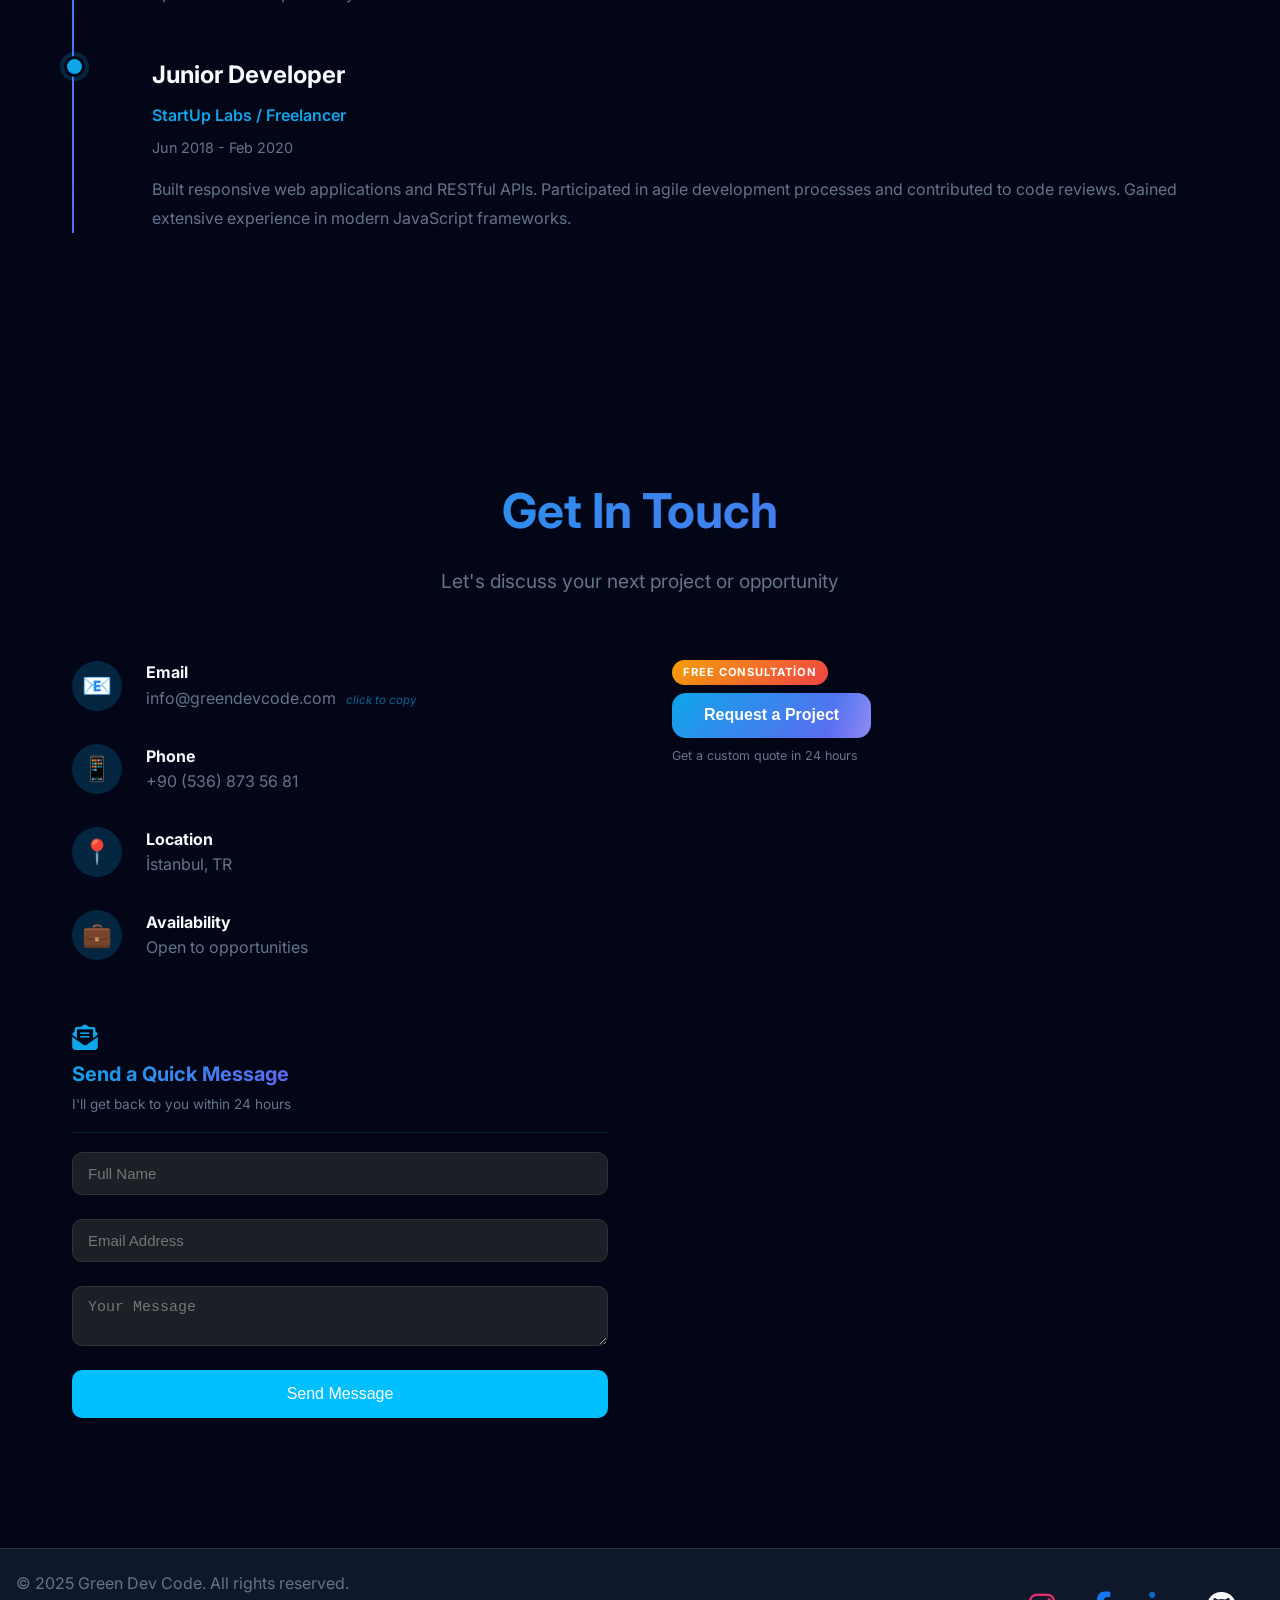
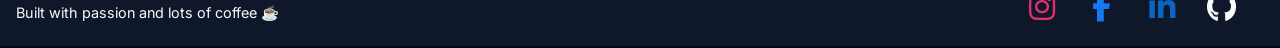
==== commit 9d9bf609: "Force reload of index.js with cache-busting query string Adds ?v=3 to the script src so browsers and" ====
--- a/index.html
+++ b/index.html
@@ -784,6 +784,6 @@
         </div>
     </div>
 
-    <script src="index.js"></script>
+    <script src="index.js?v=3"></script>
 </body>
 </html>
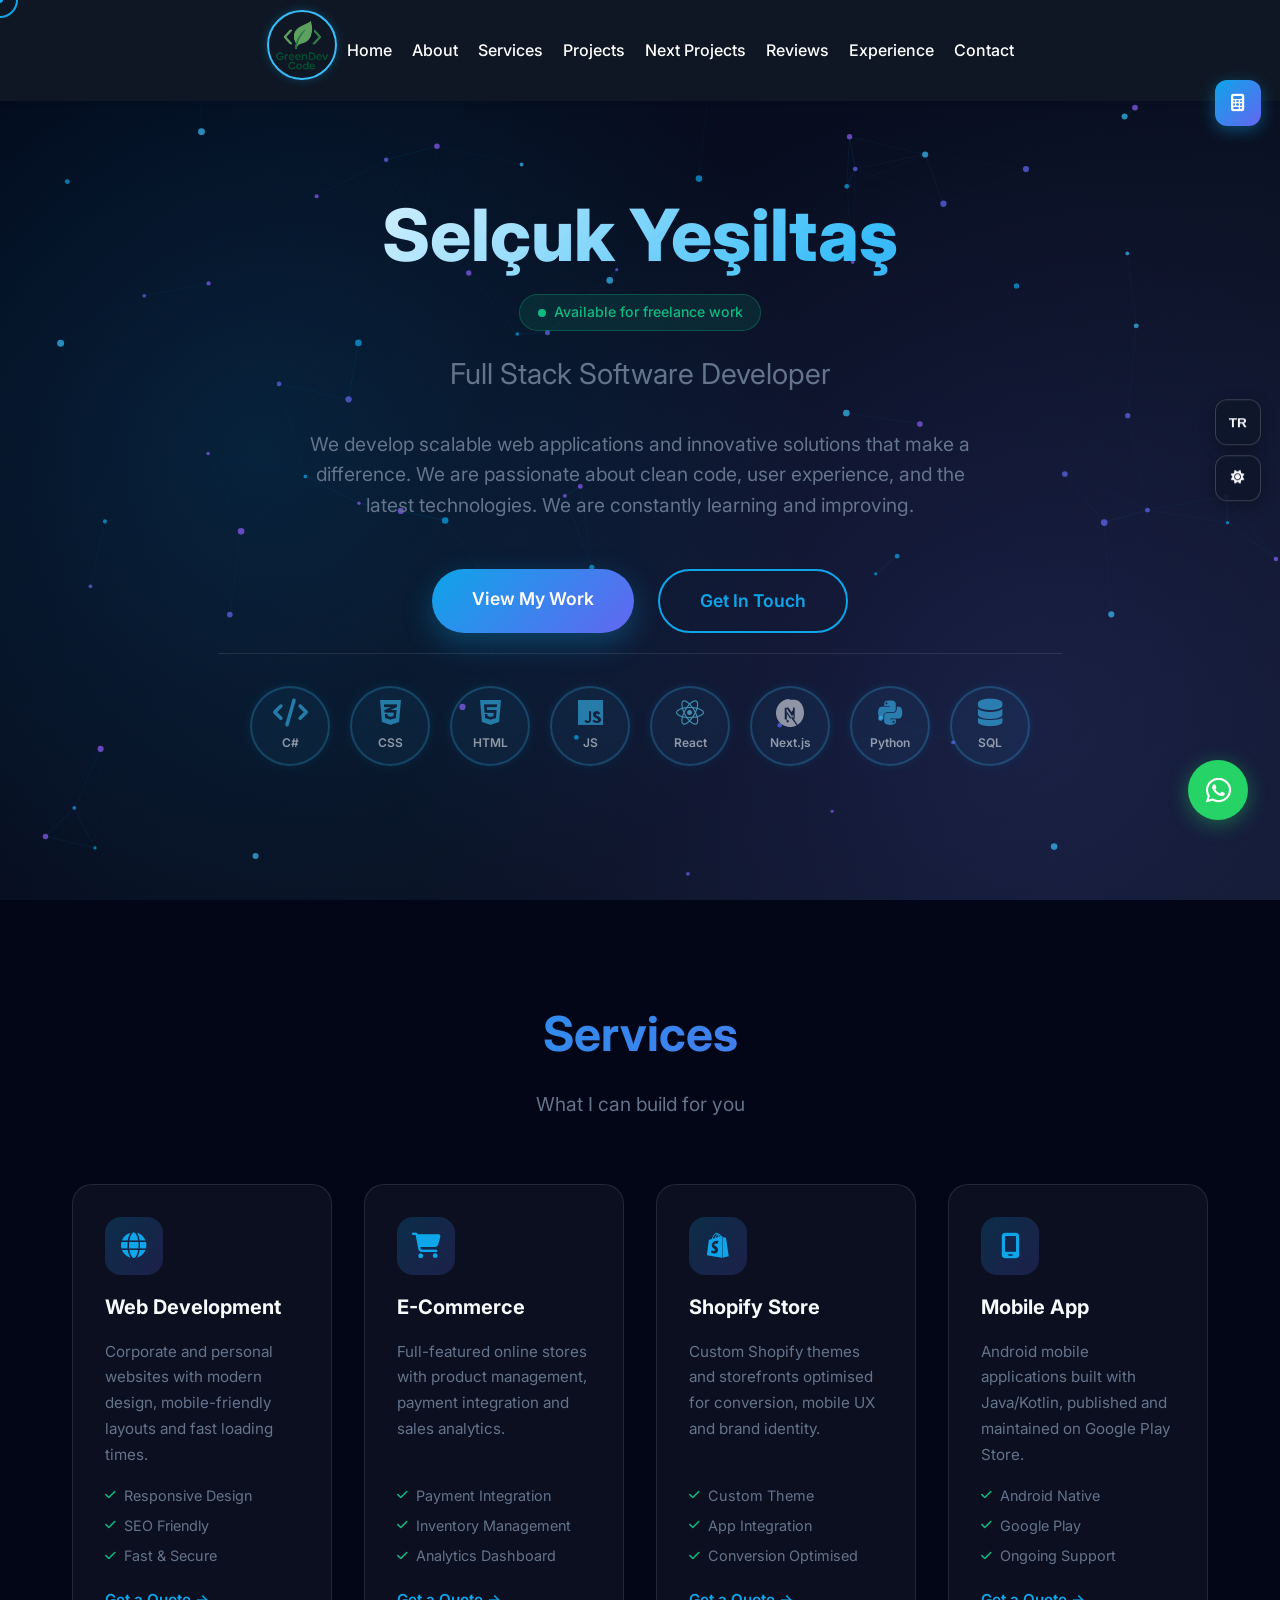
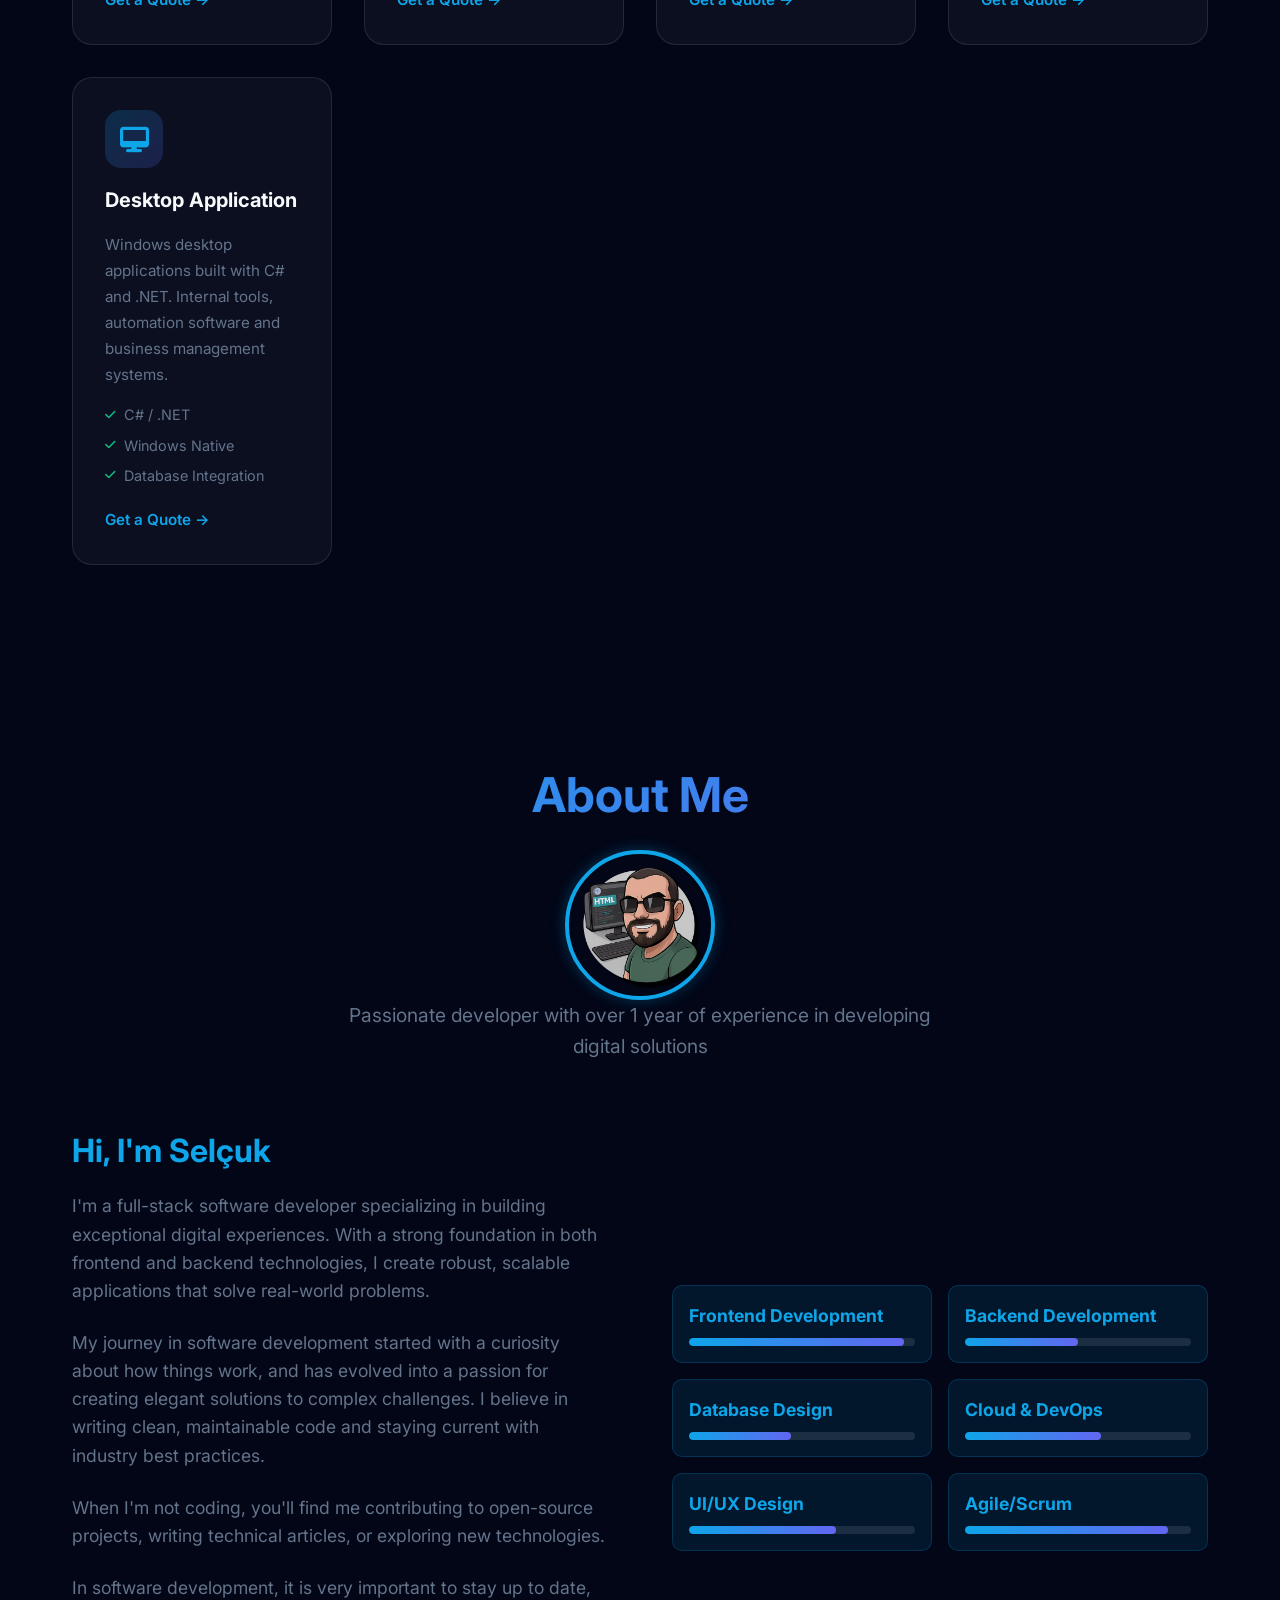
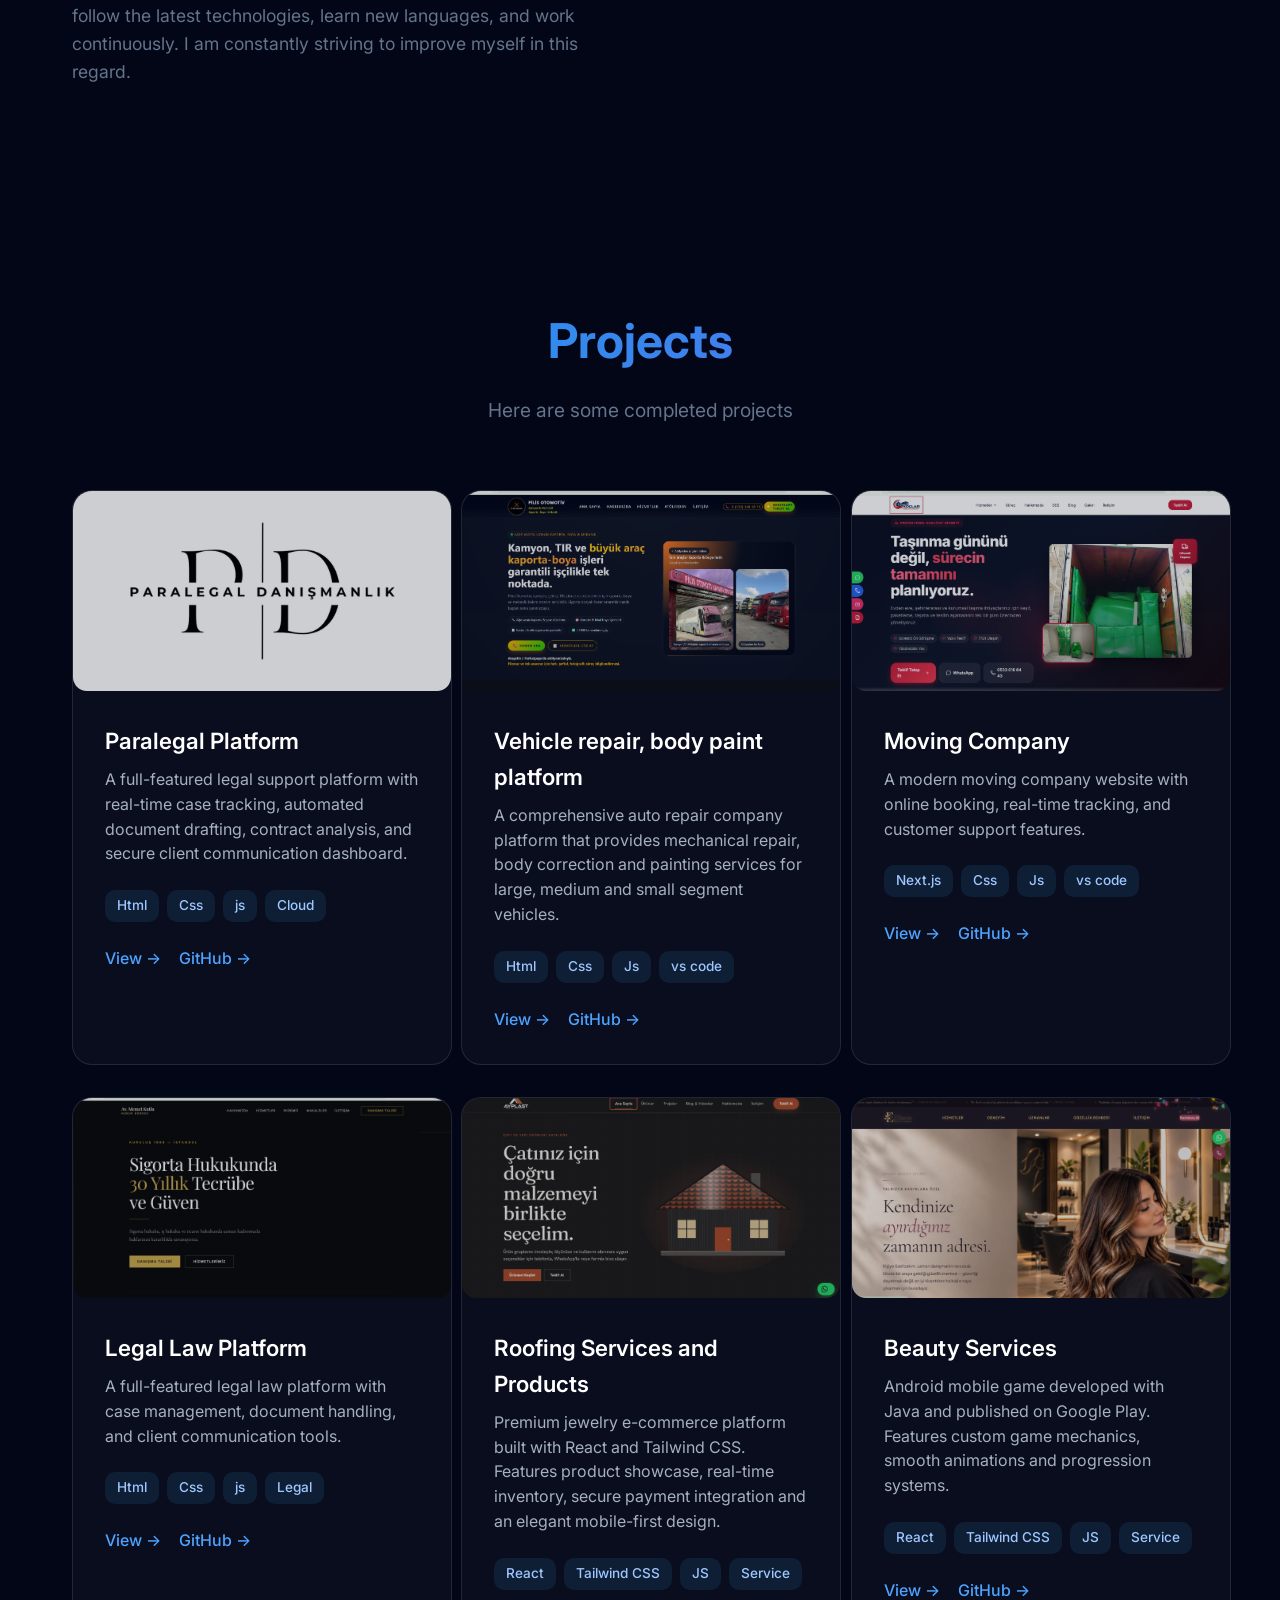
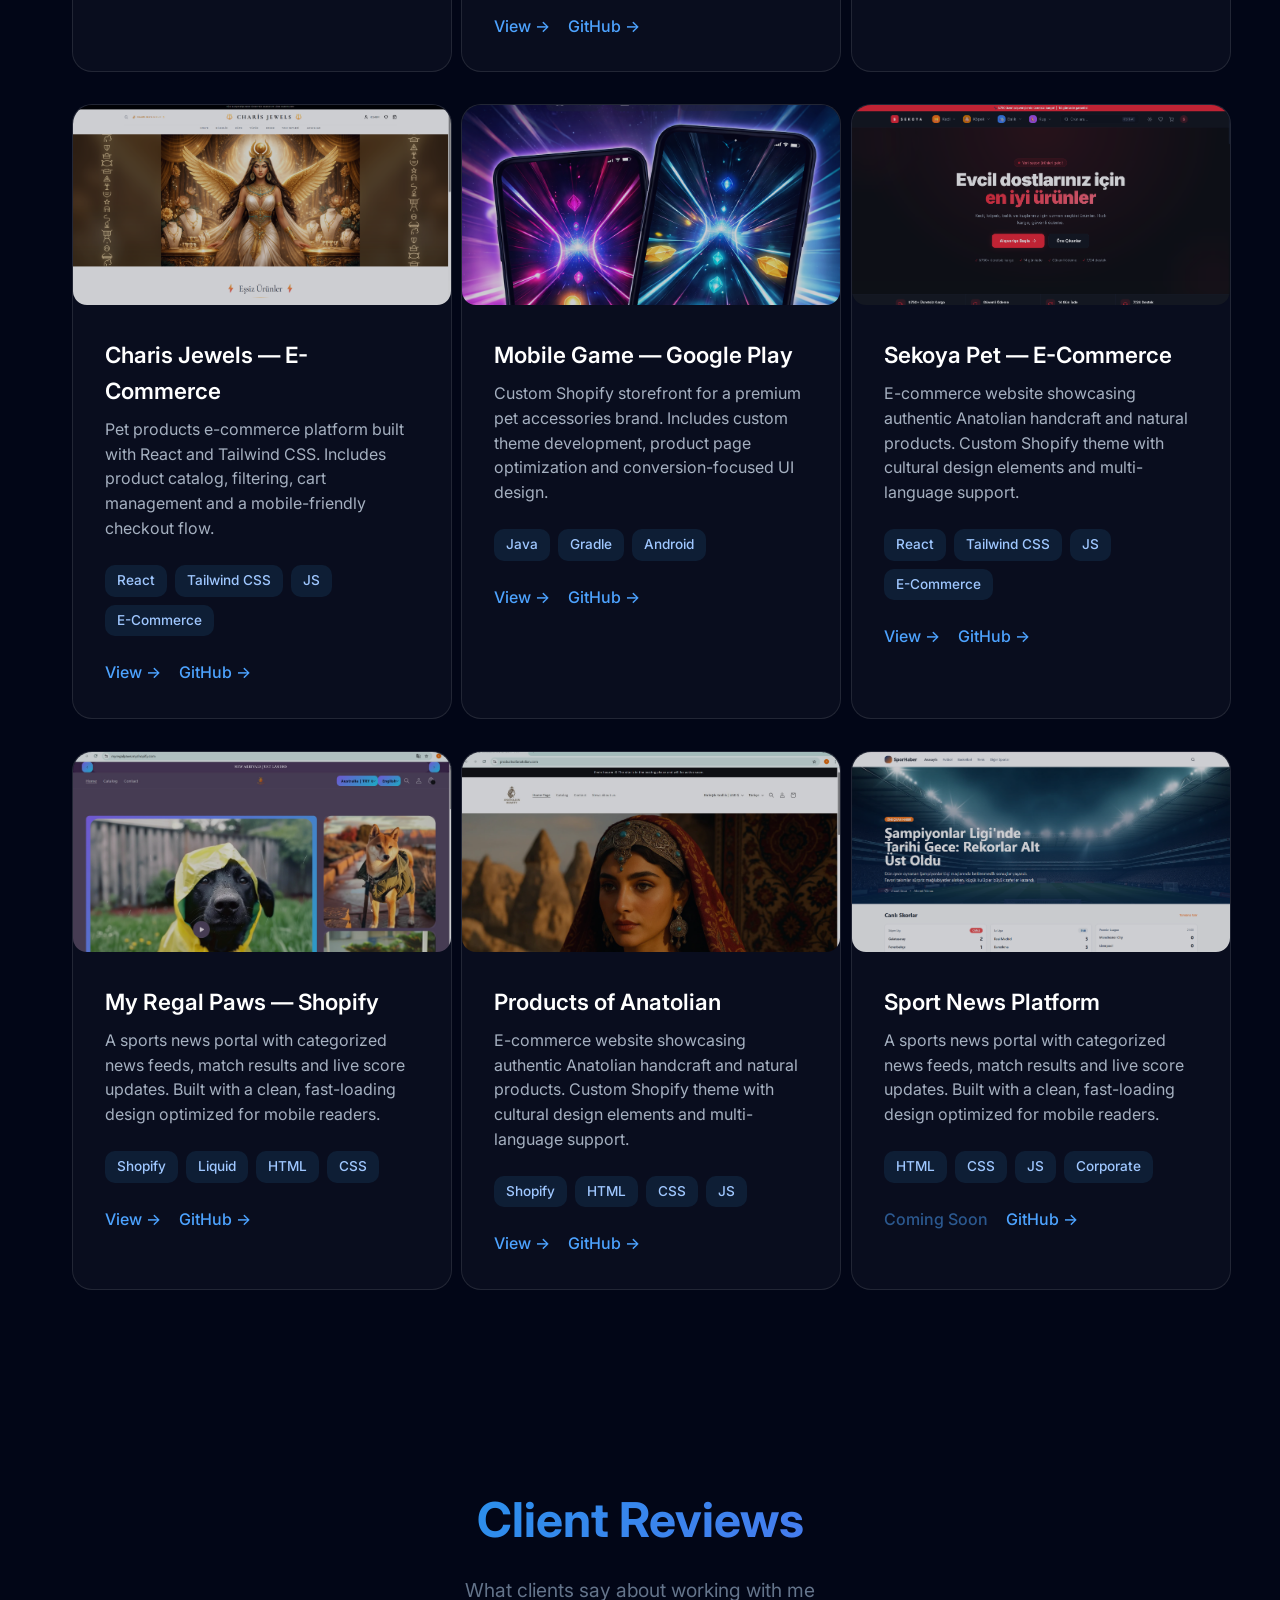
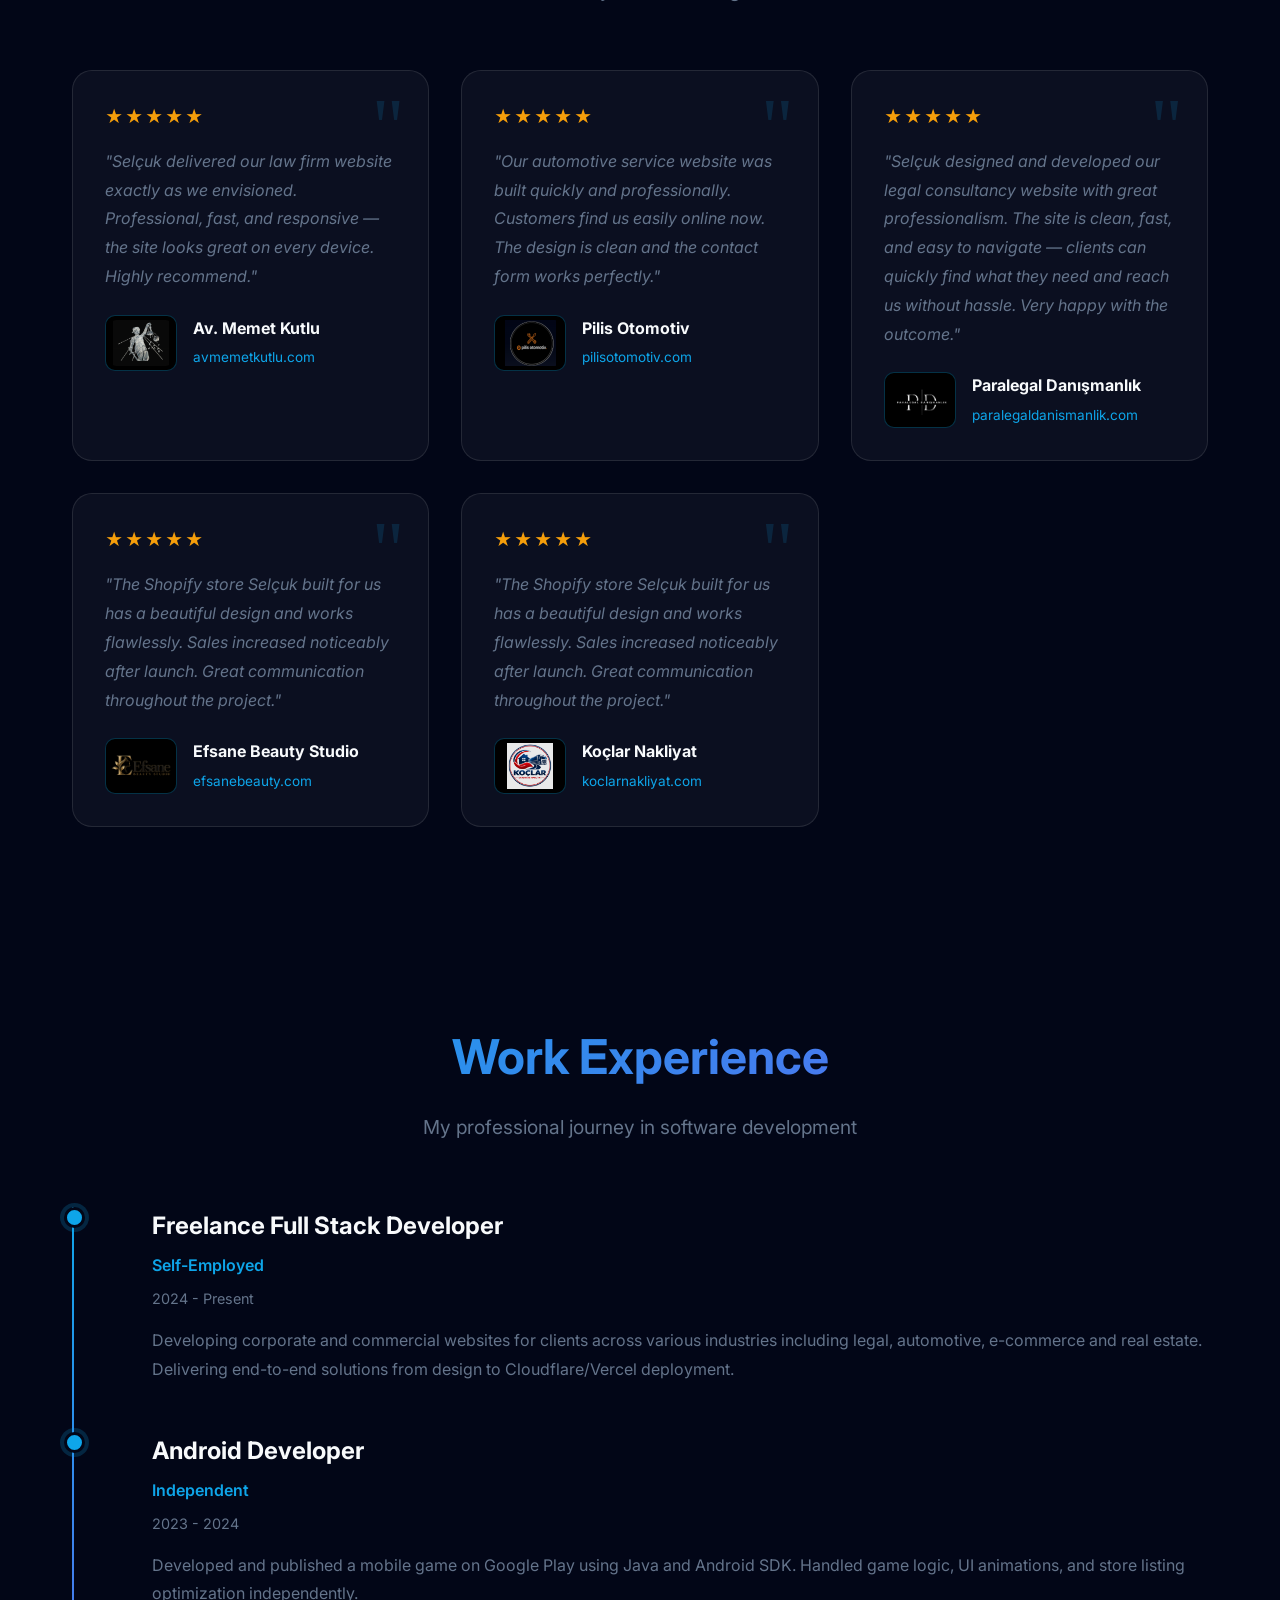
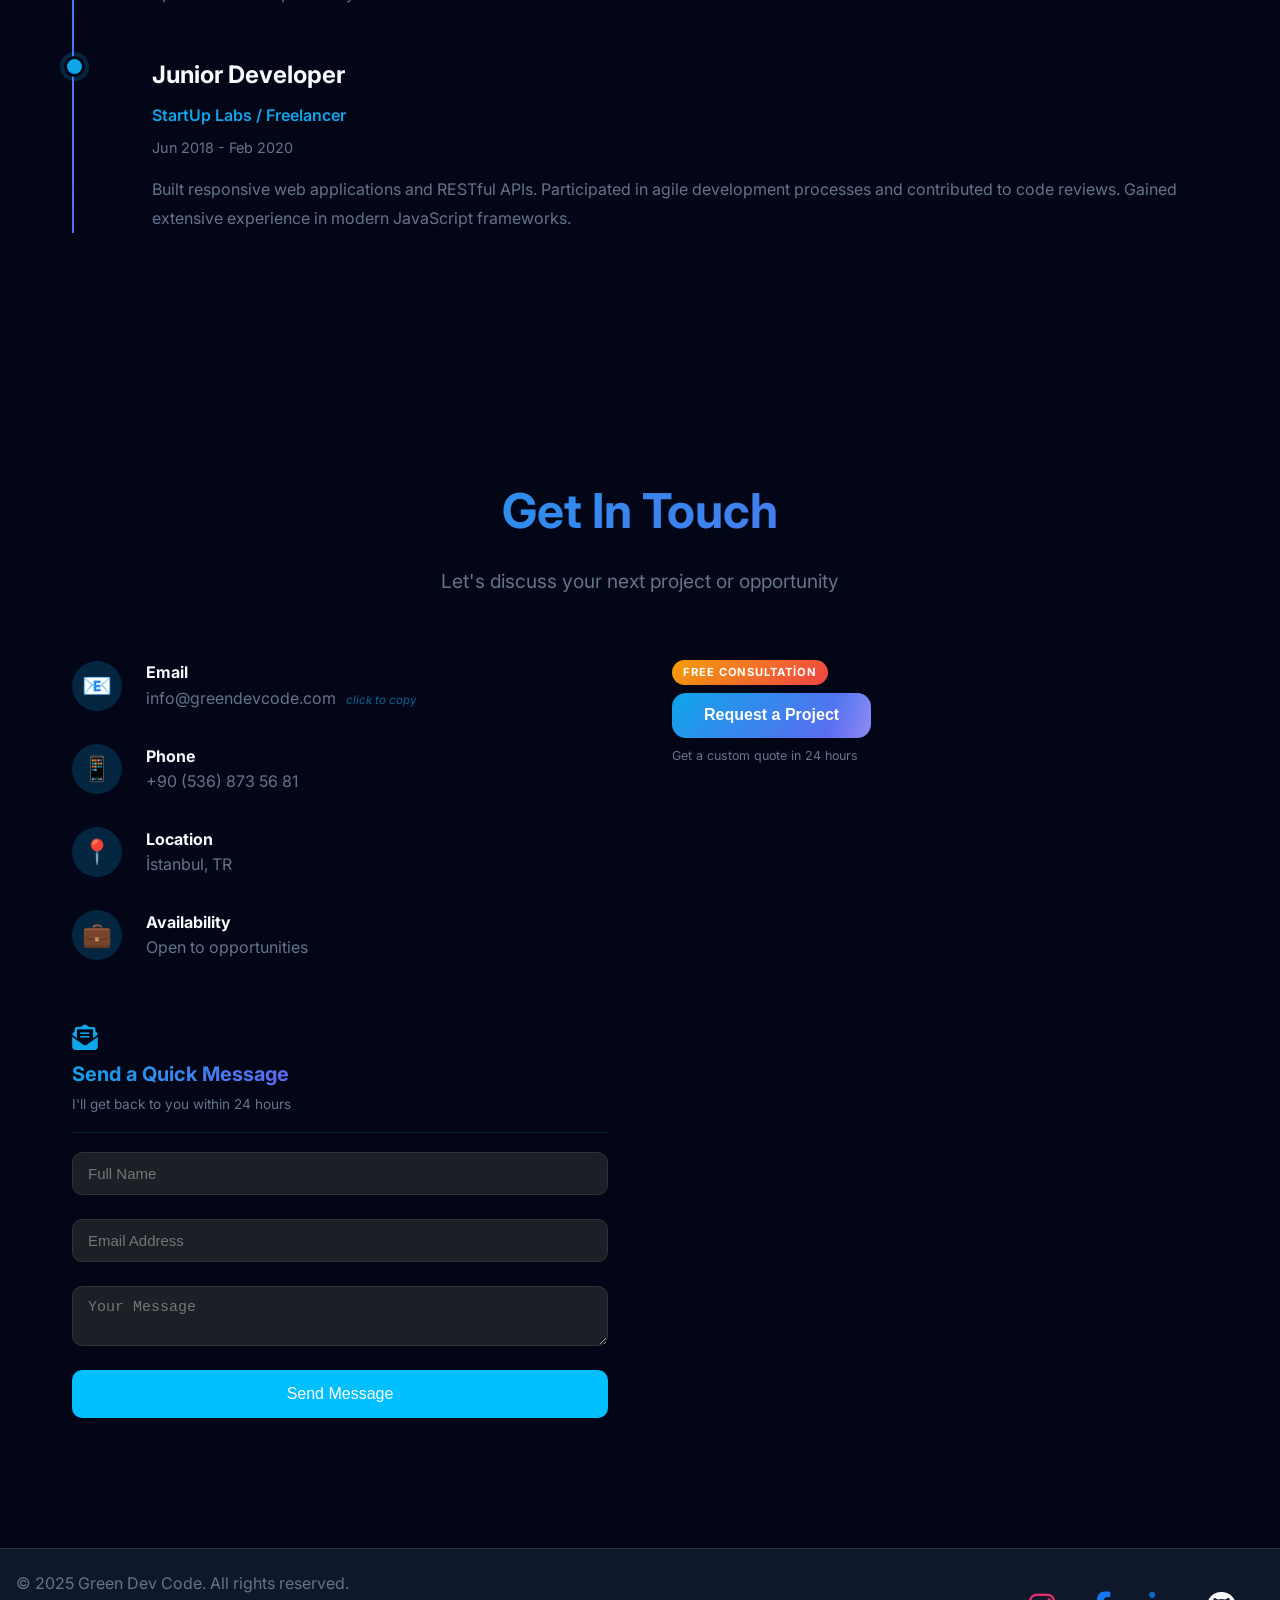
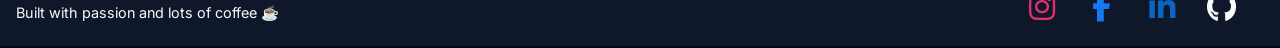
==== commit b68e3336: "Add Google AdSense script to head Co-Authored-By: Claude Sonnet 4.6 <noreply@anthropic.com>" ====
--- a/index.html
+++ b/index.html
@@ -43,6 +43,8 @@
       "knowsAbout": ["HTML","CSS","JavaScript","React","Next.js","C#",".NET","Python","SQL","Shopify","Android Development"]
     }
     </script>
+    <script async src="https://pagead2.googlesyndication.com/pagead/js/adsbygoogle.js?client=ca-pub-5031641401080506"
+     crossorigin="anonymous"></script>
 </head>
 <body>
     
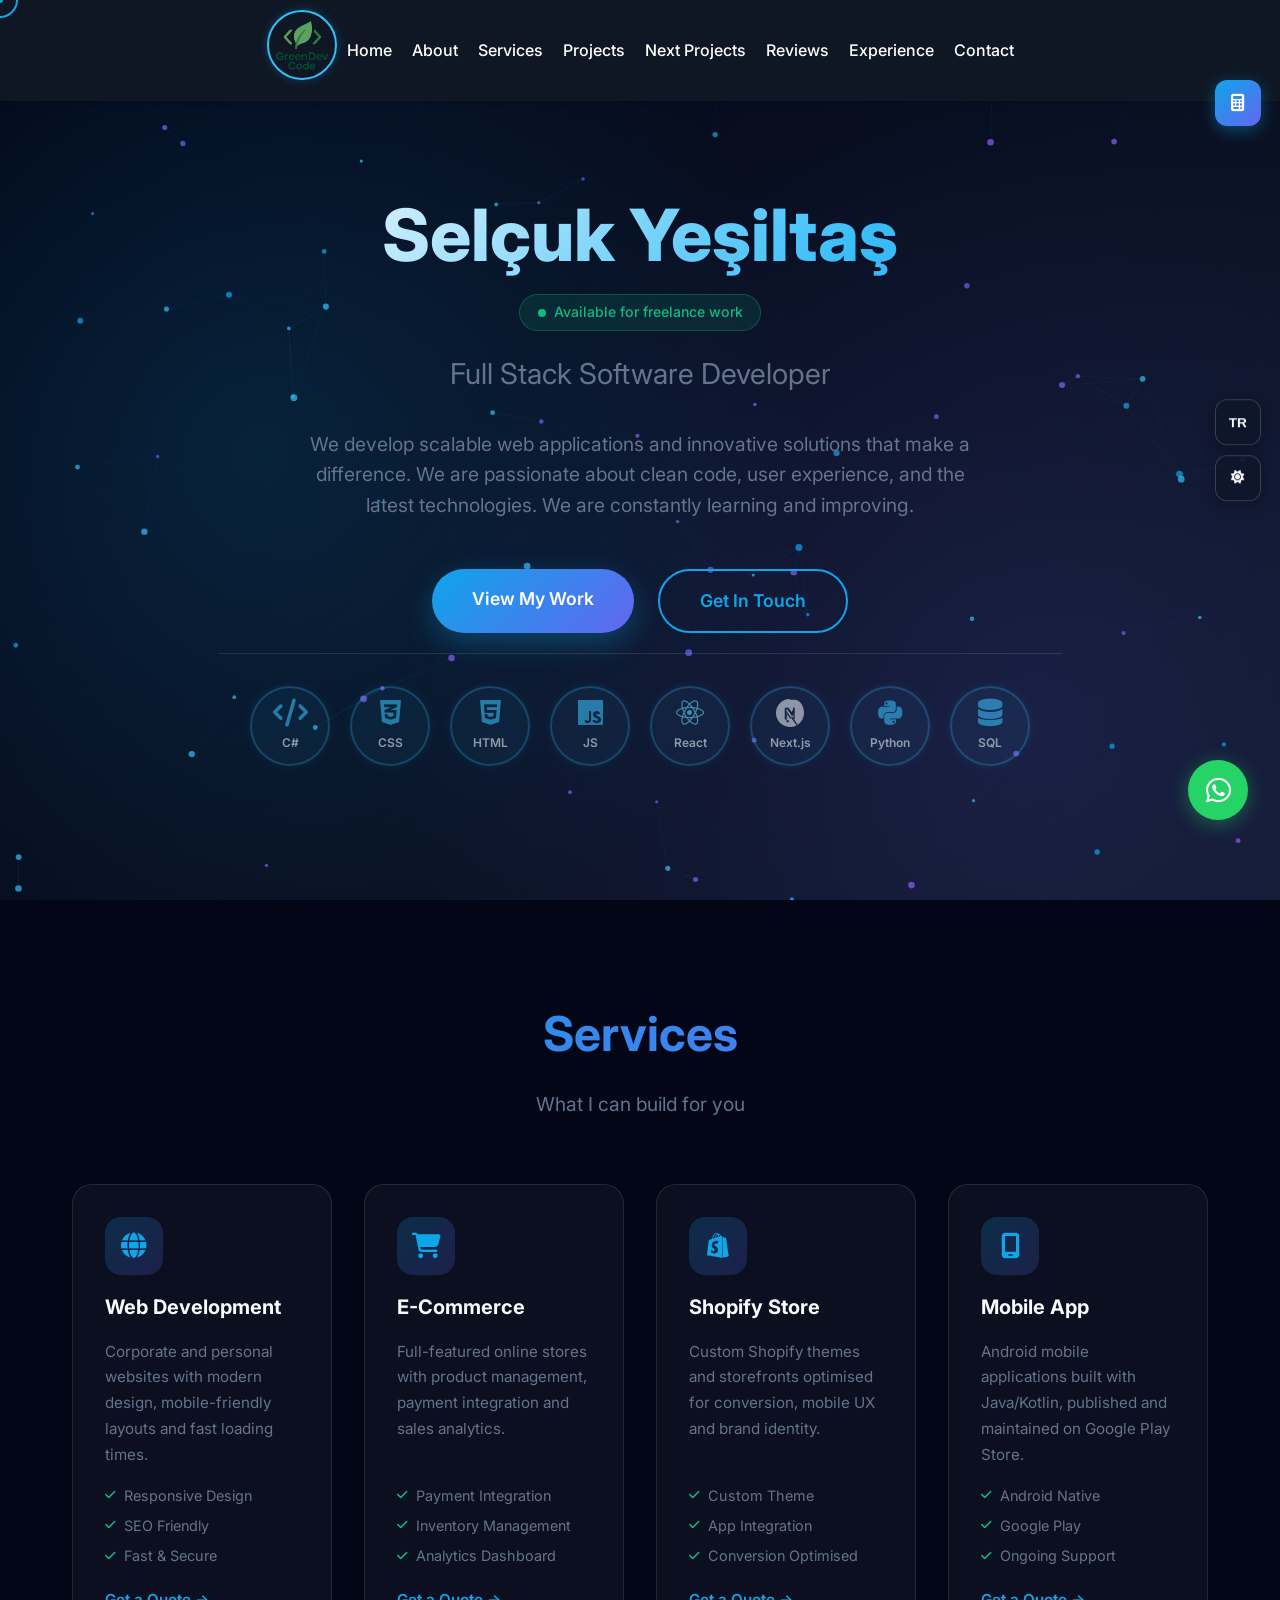
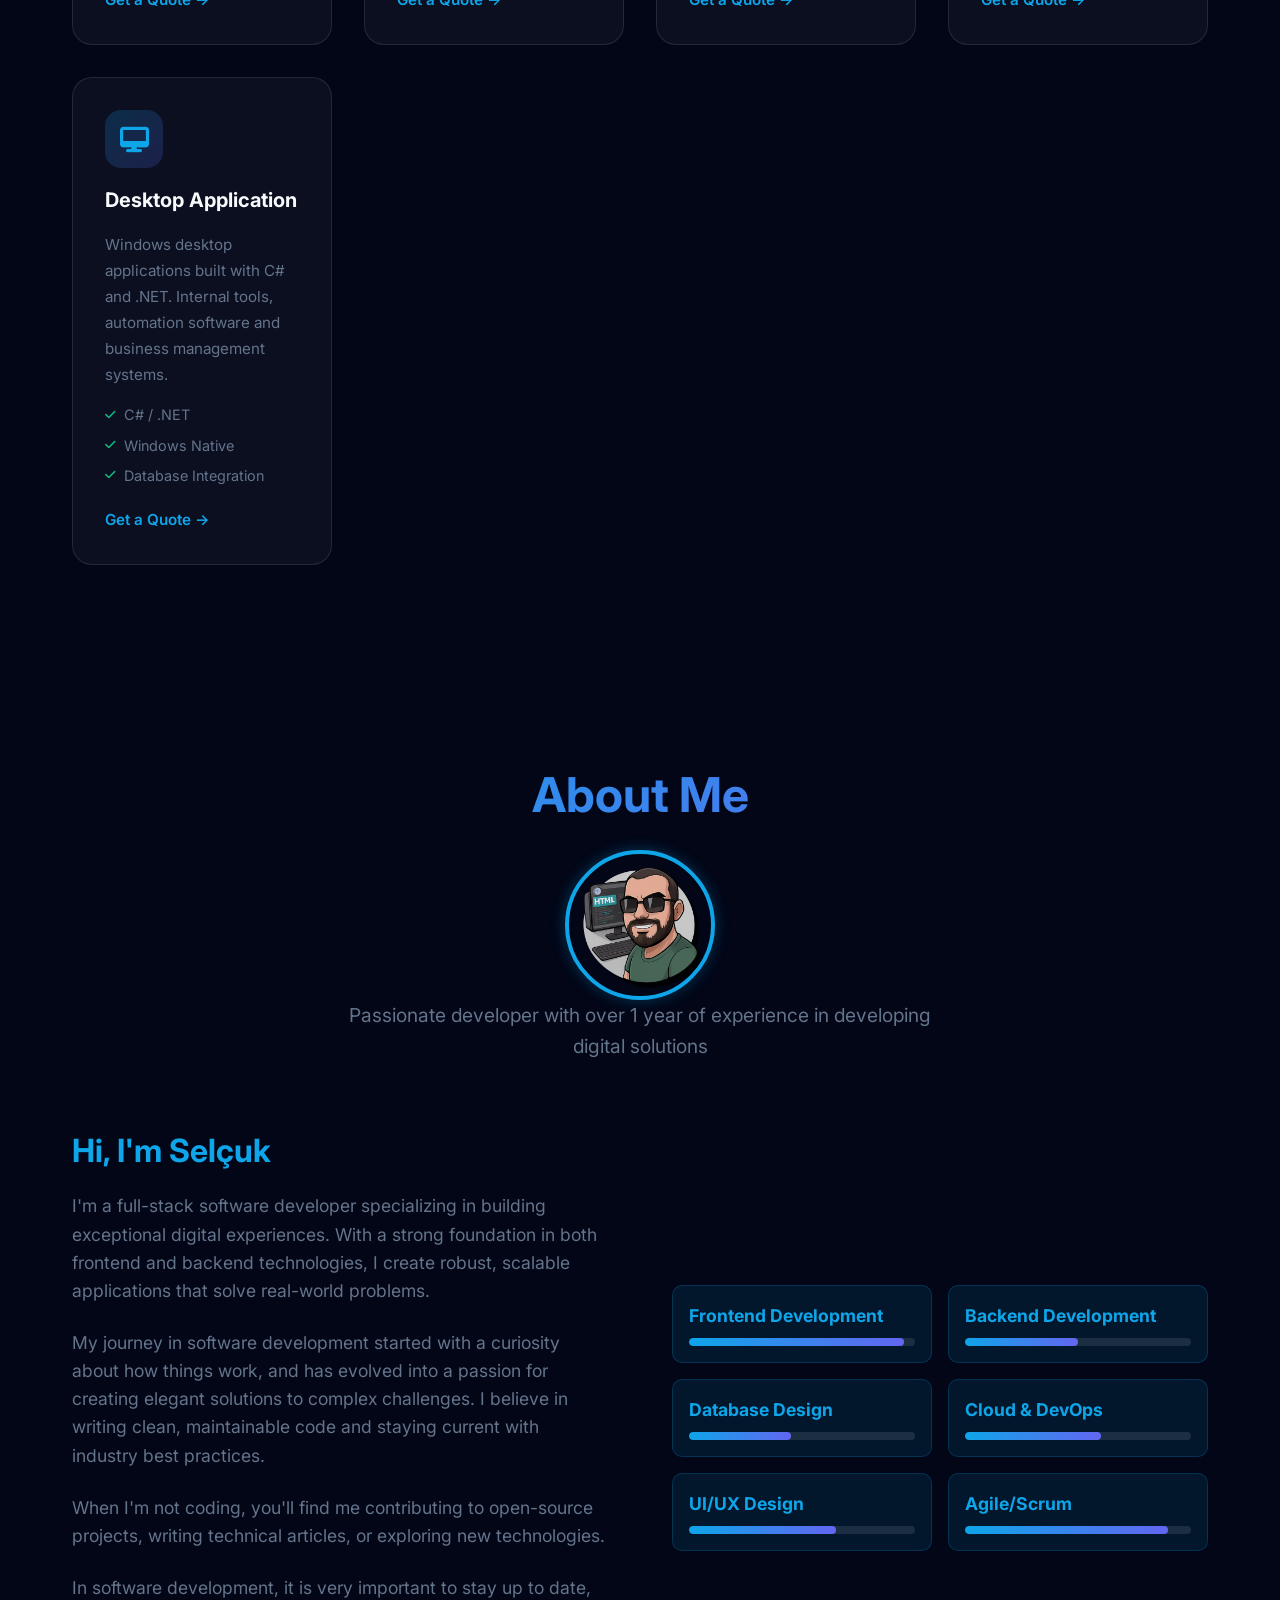
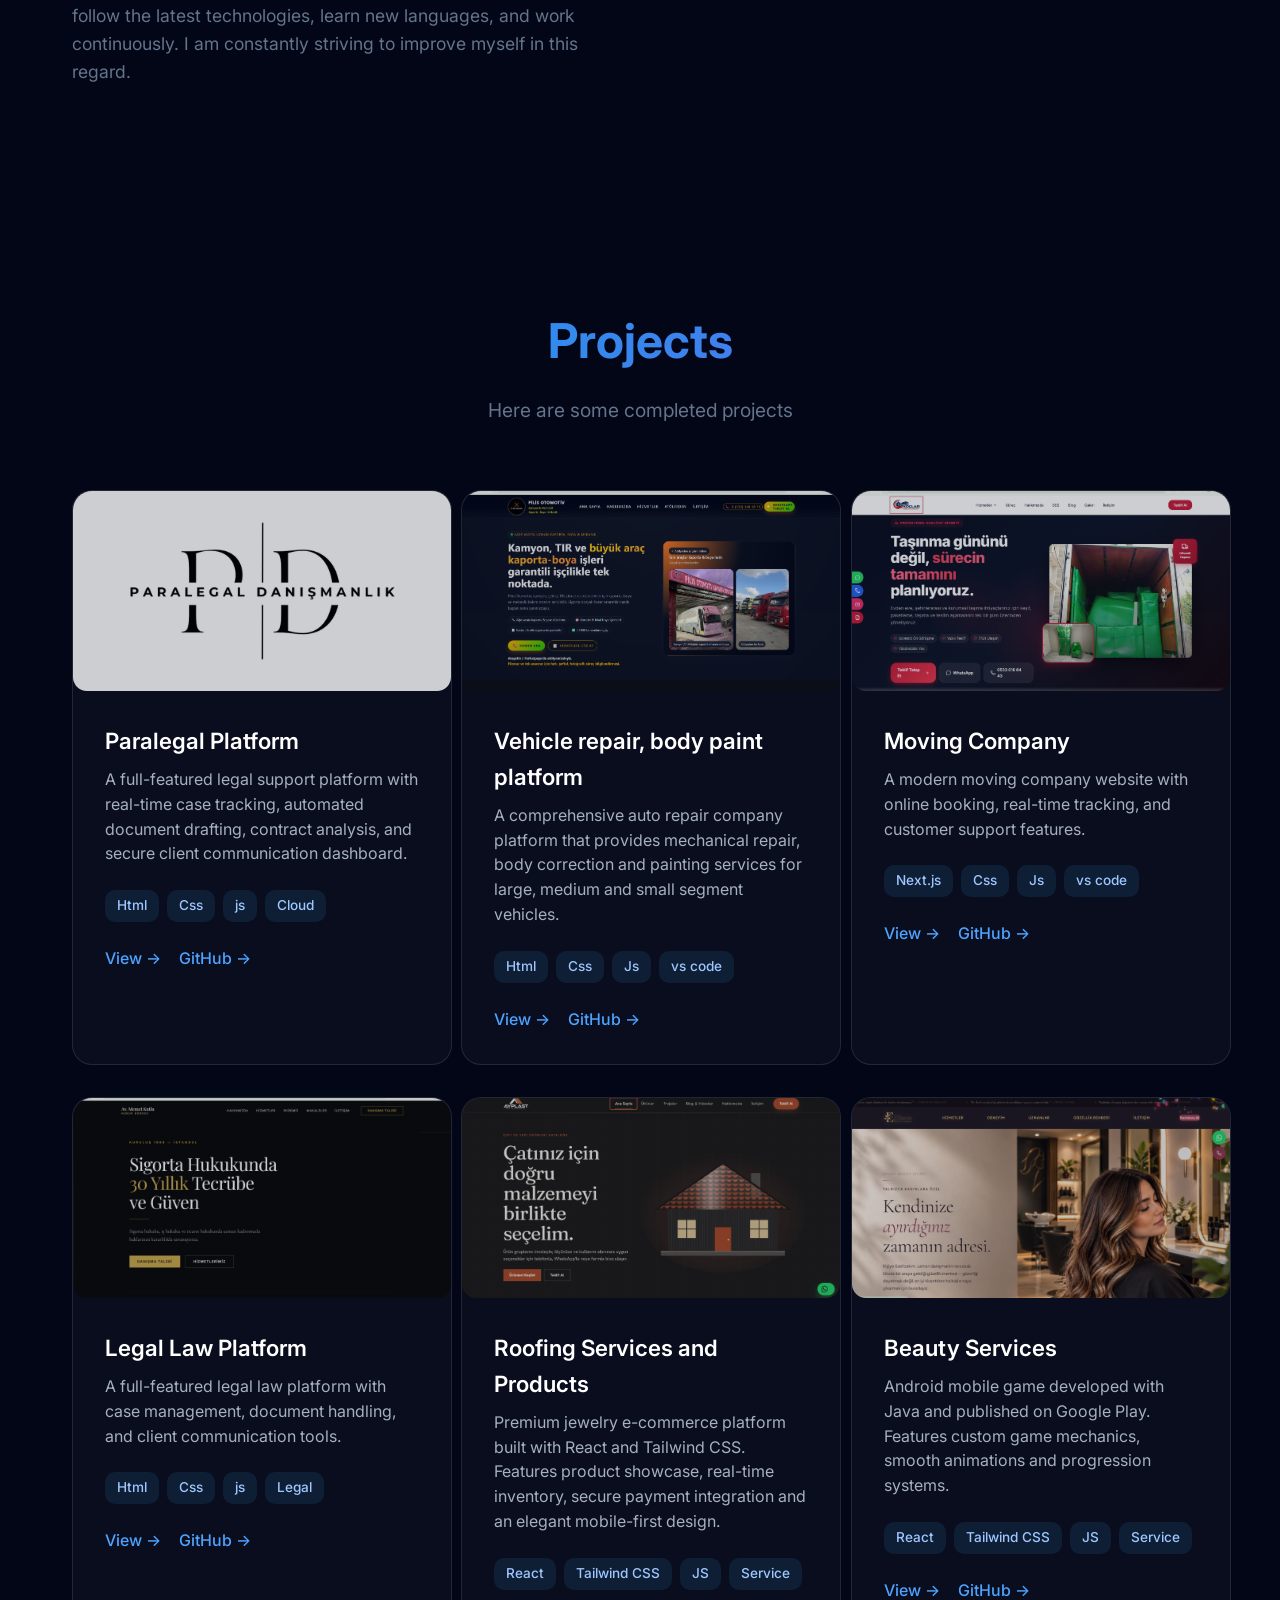
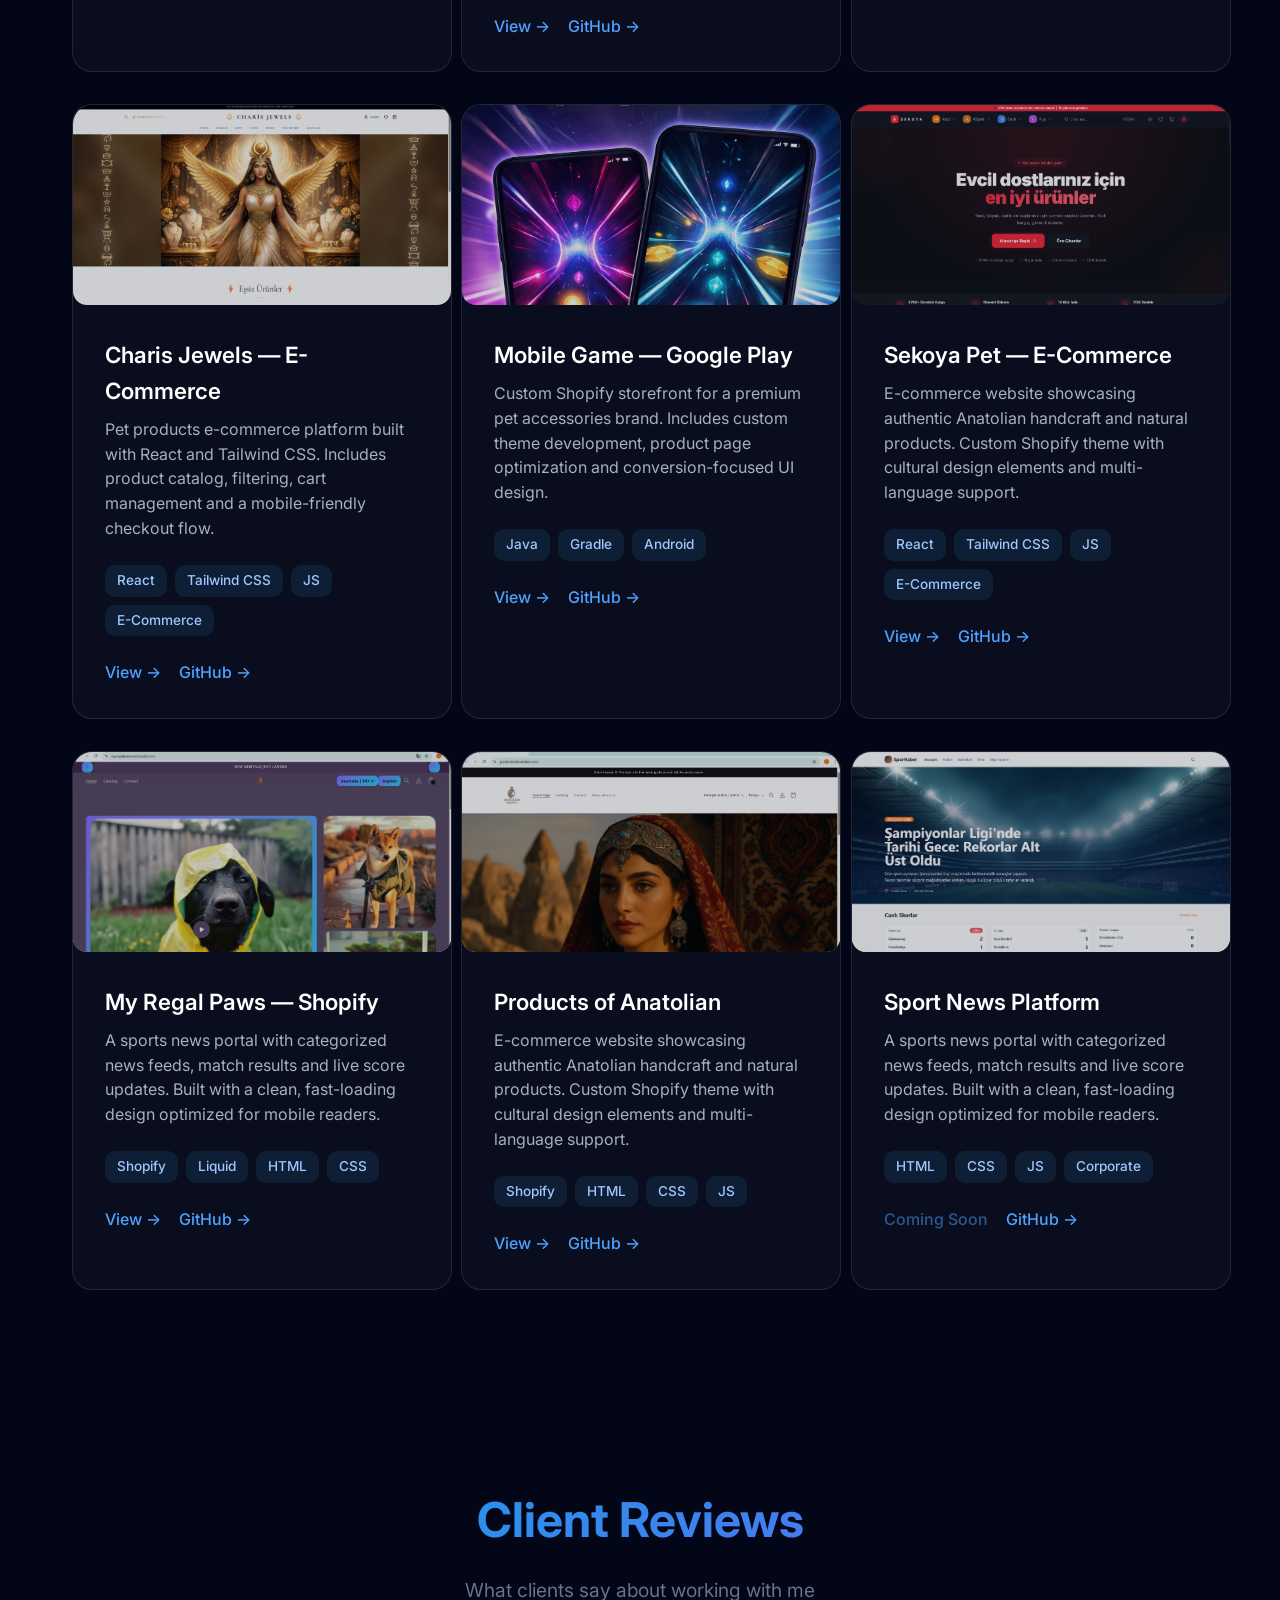
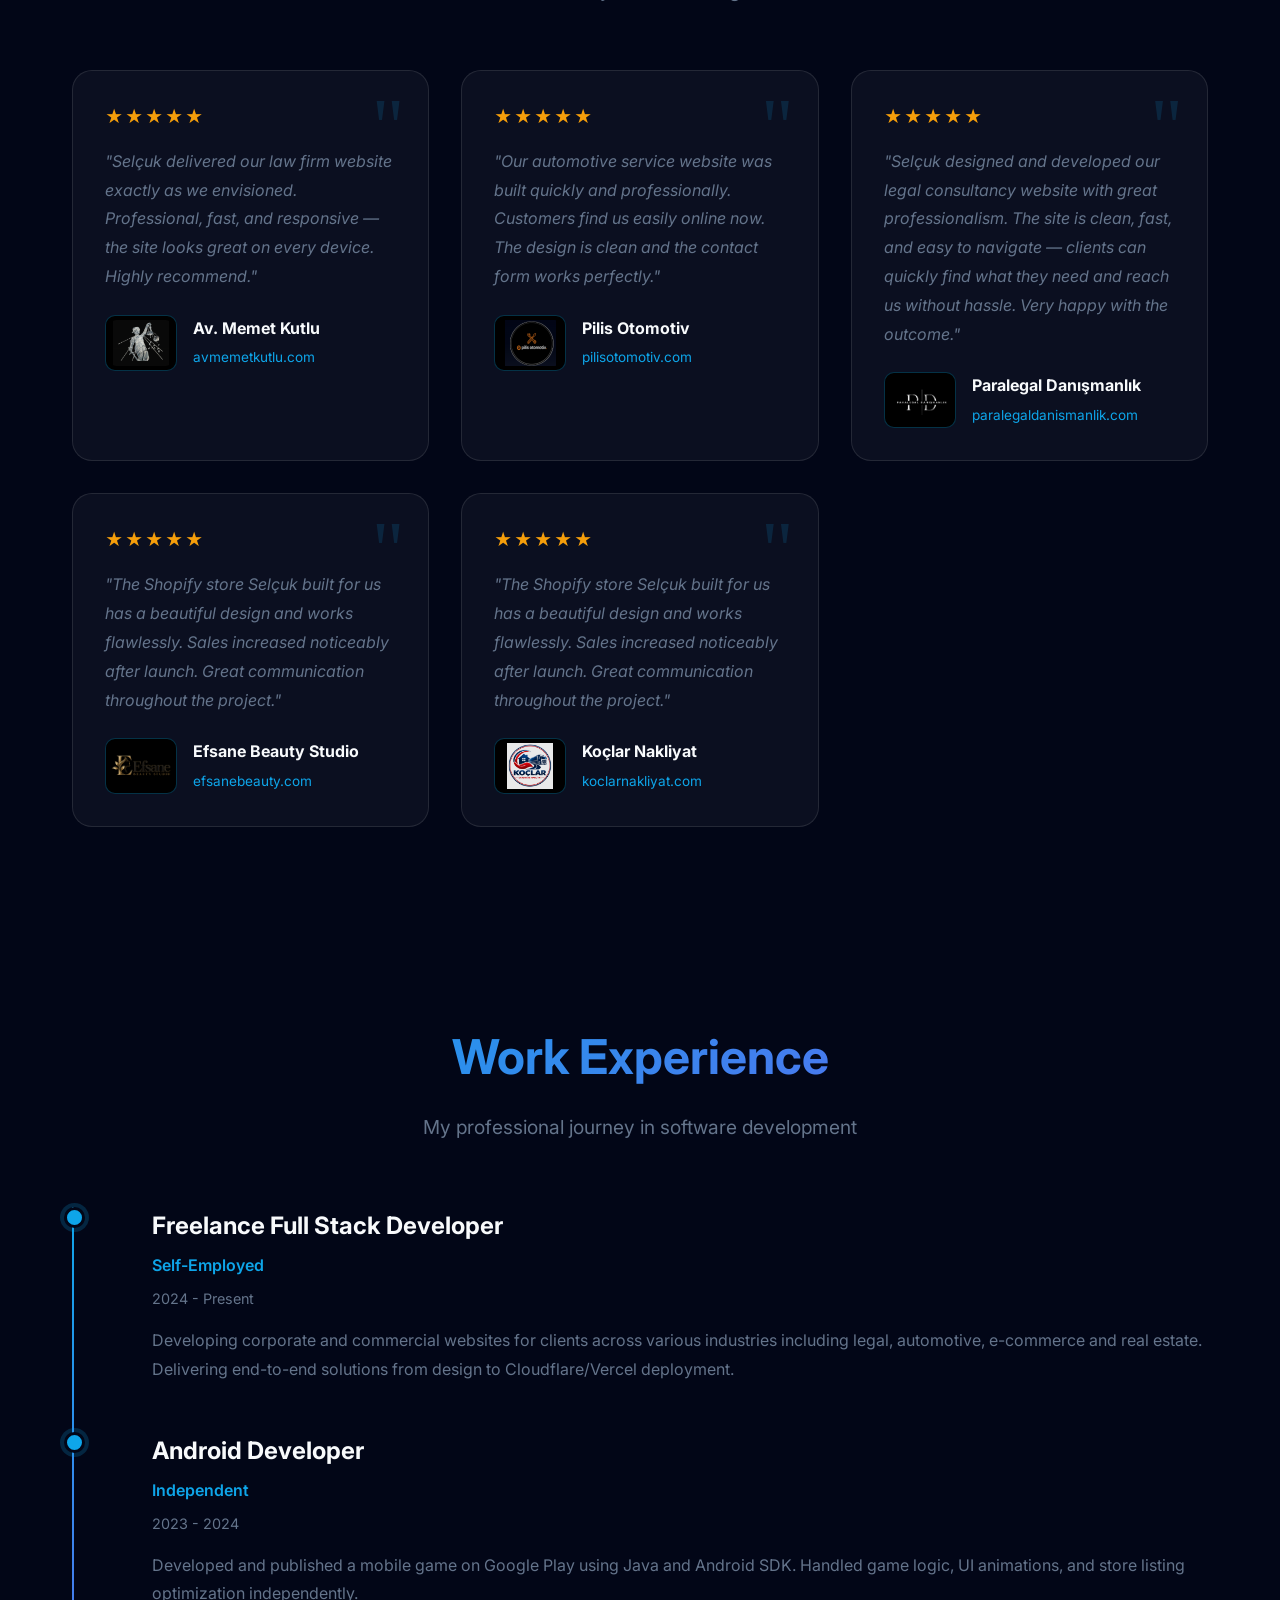
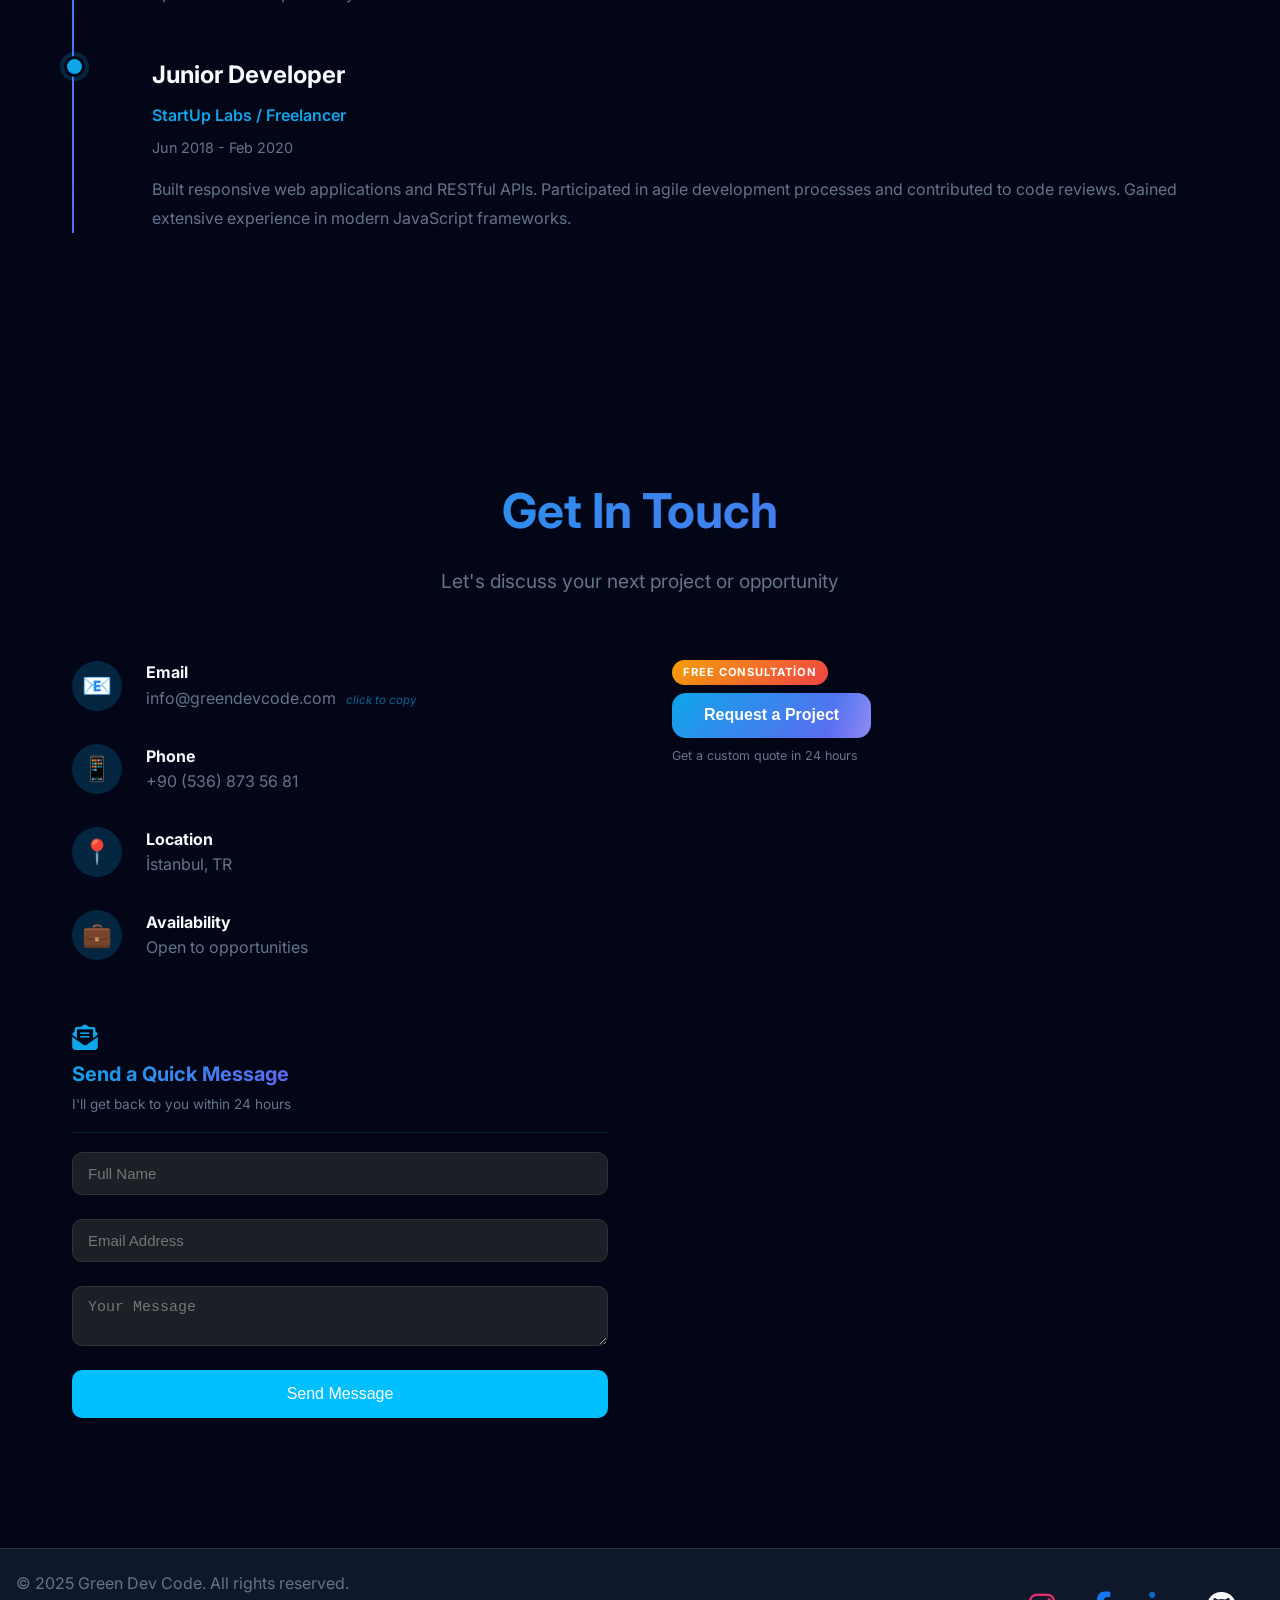
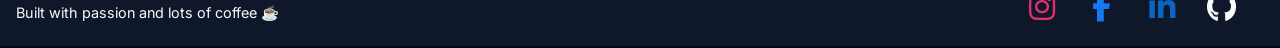
==== commit e2506cf9: "Add google-adsense-account meta tag to all pages Co-Authored-By: Claude Sonnet 4.6 <noreply@anthropi" ====
--- a/index.html
+++ b/index.html
@@ -43,6 +43,7 @@
       "knowsAbout": ["HTML","CSS","JavaScript","React","Next.js","C#",".NET","Python","SQL","Shopify","Android Development"]
     }
     </script>
+    <meta name="google-adsense-account" content="ca-pub-5031641401080506">
     <script async src="https://pagead2.googlesyndication.com/pagead/js/adsbygoogle.js?client=ca-pub-5031641401080506"
      crossorigin="anonymous"></script>
 </head>
